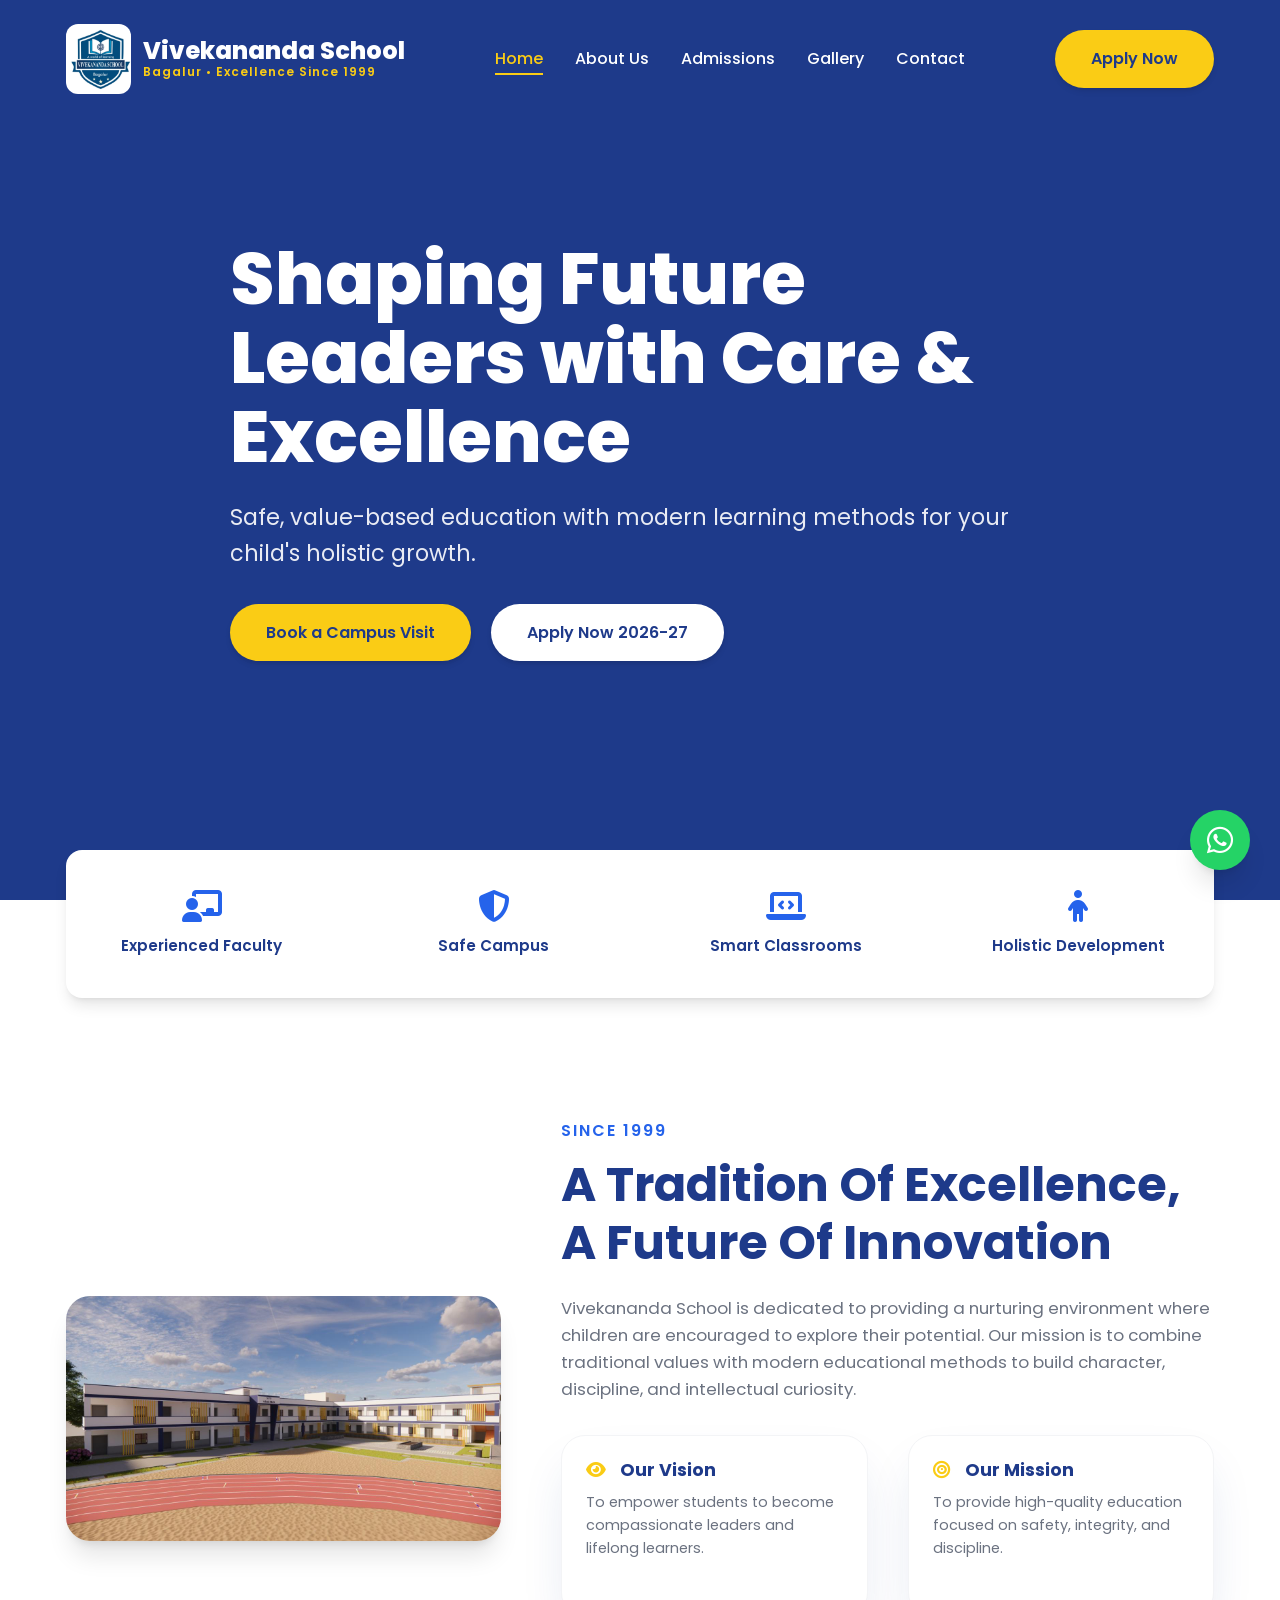
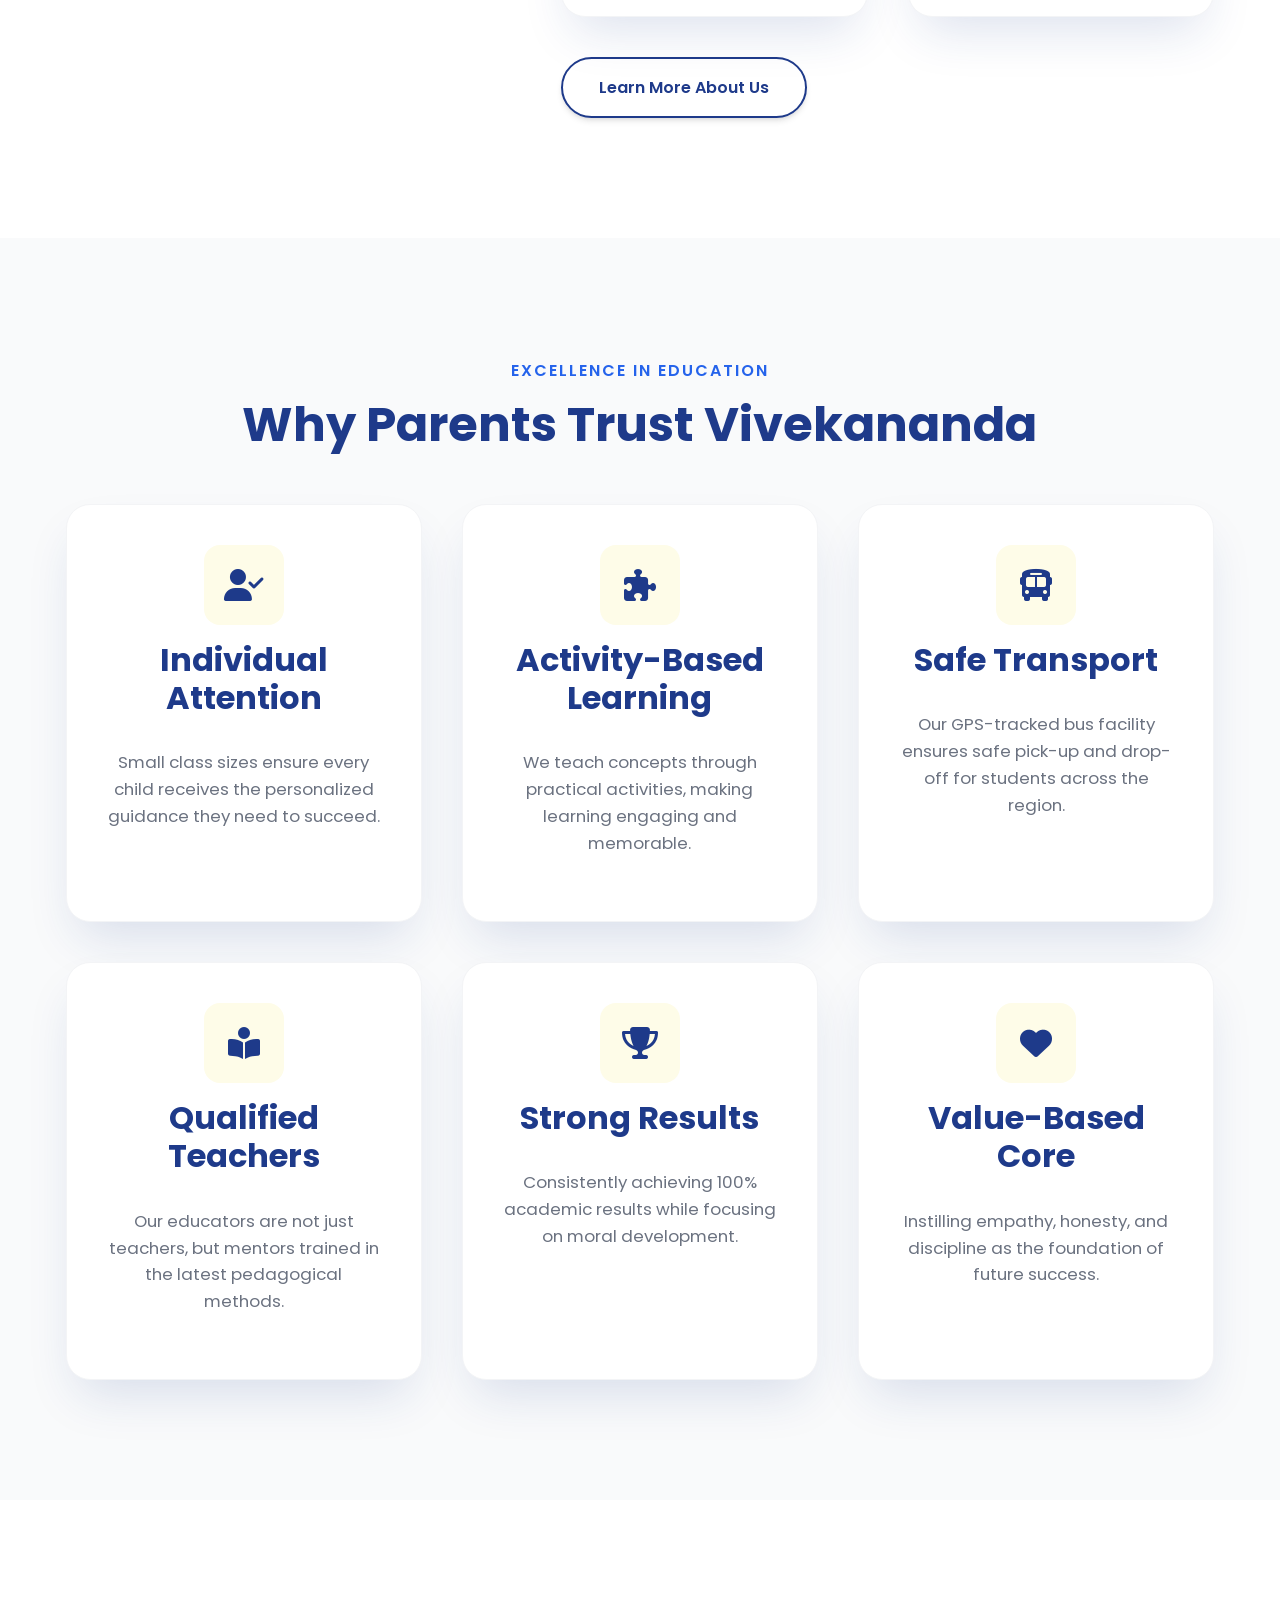
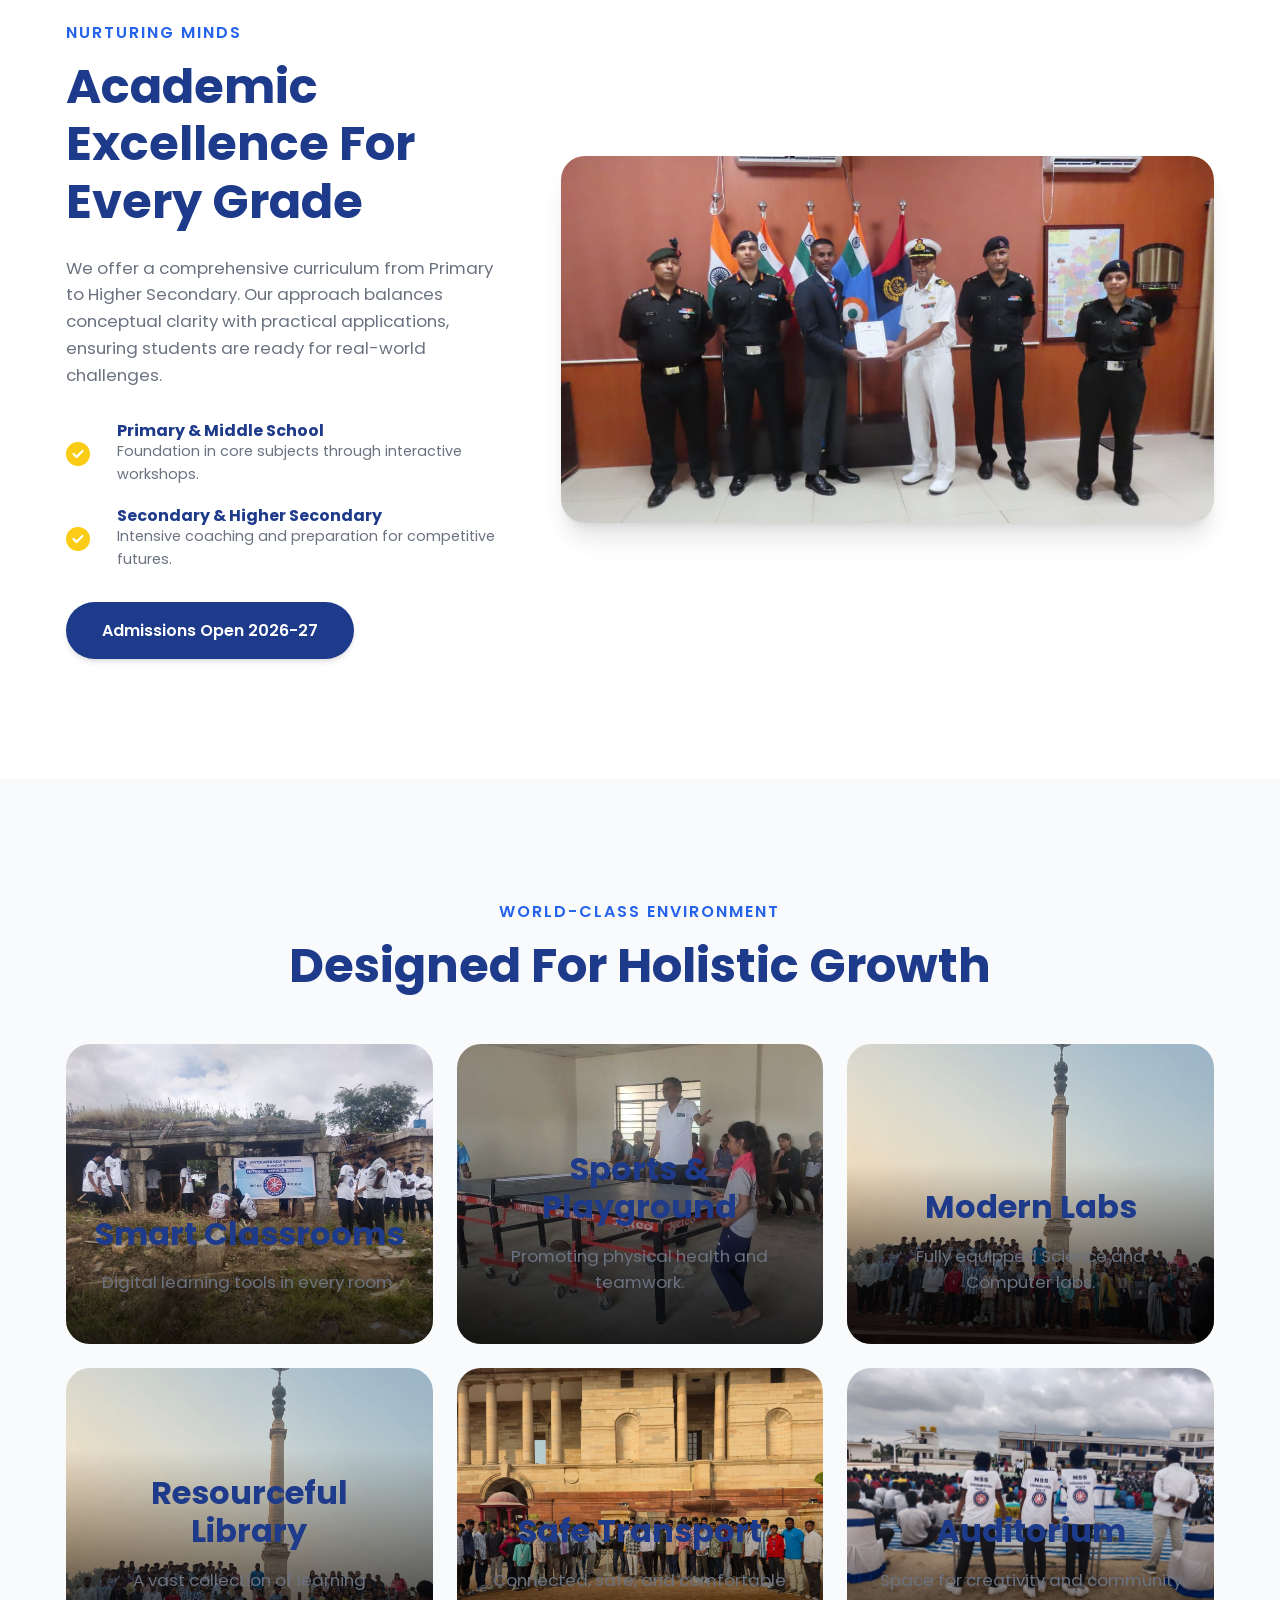
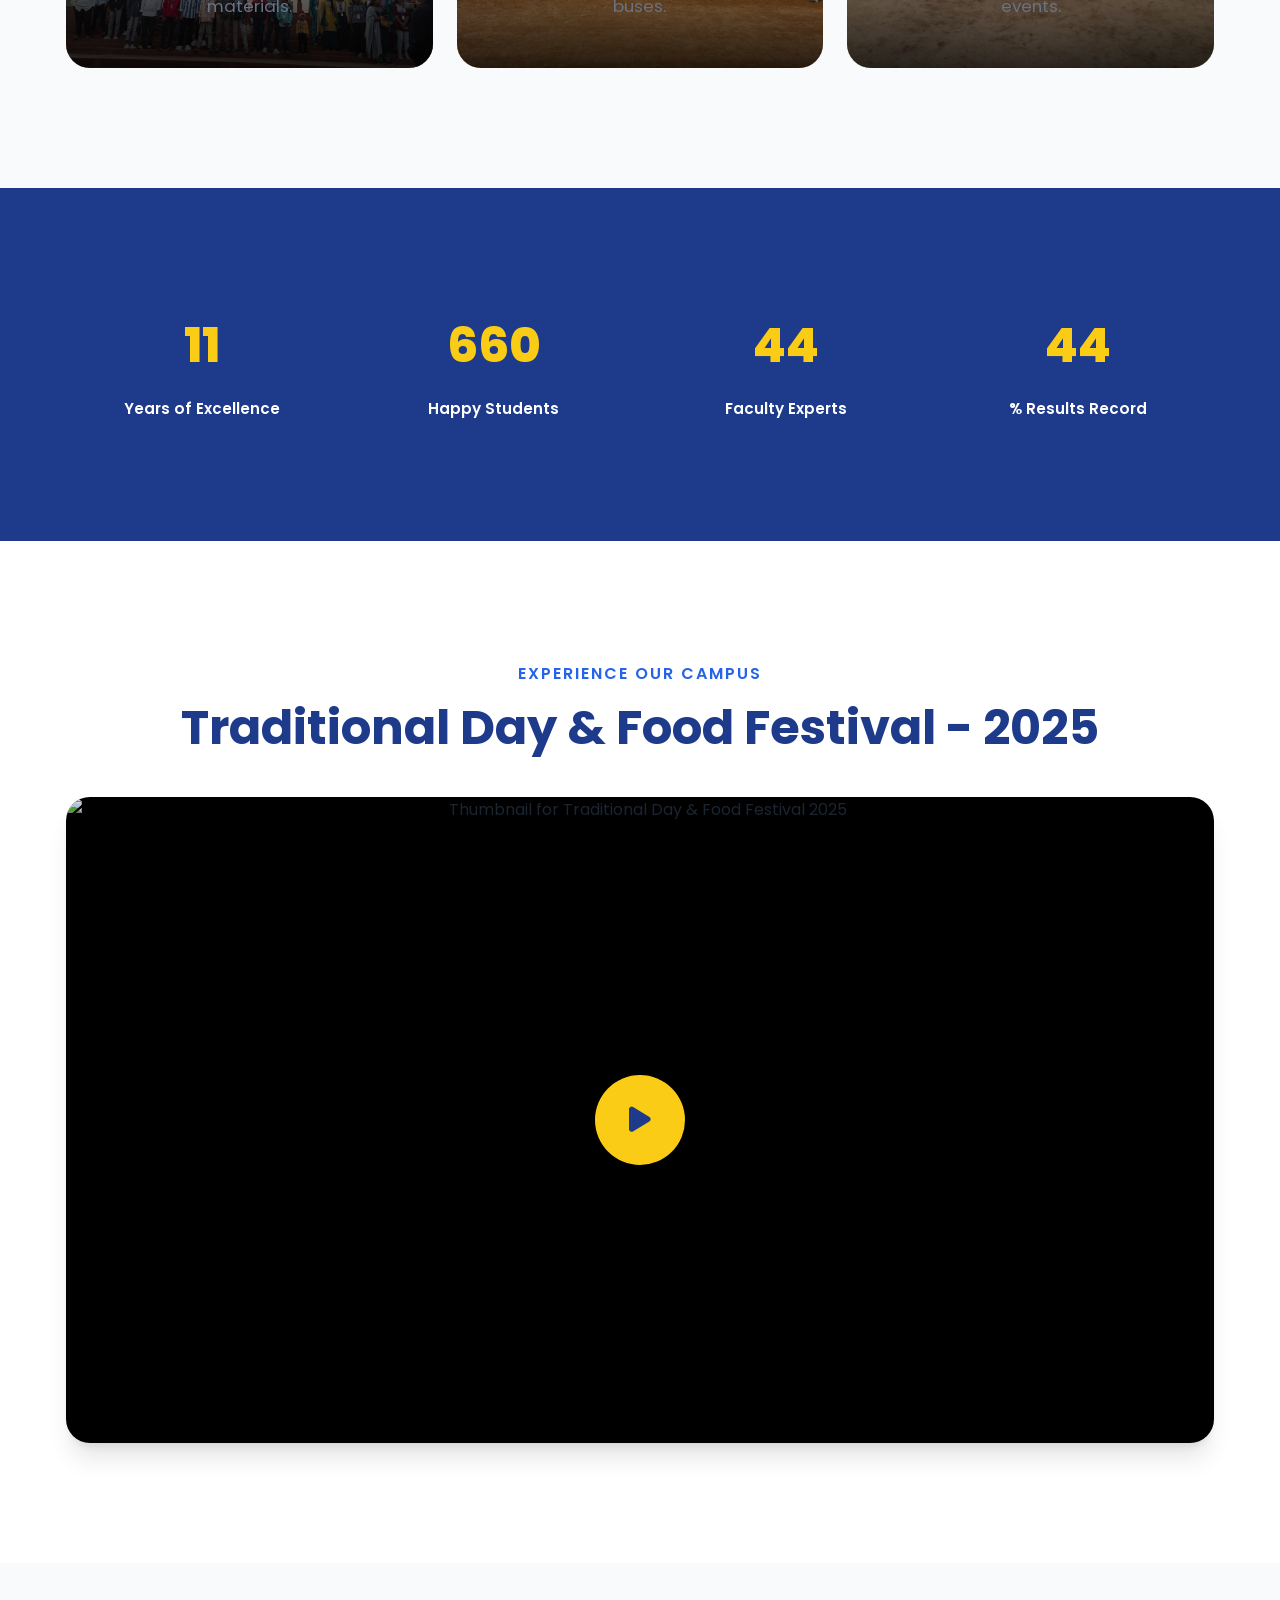
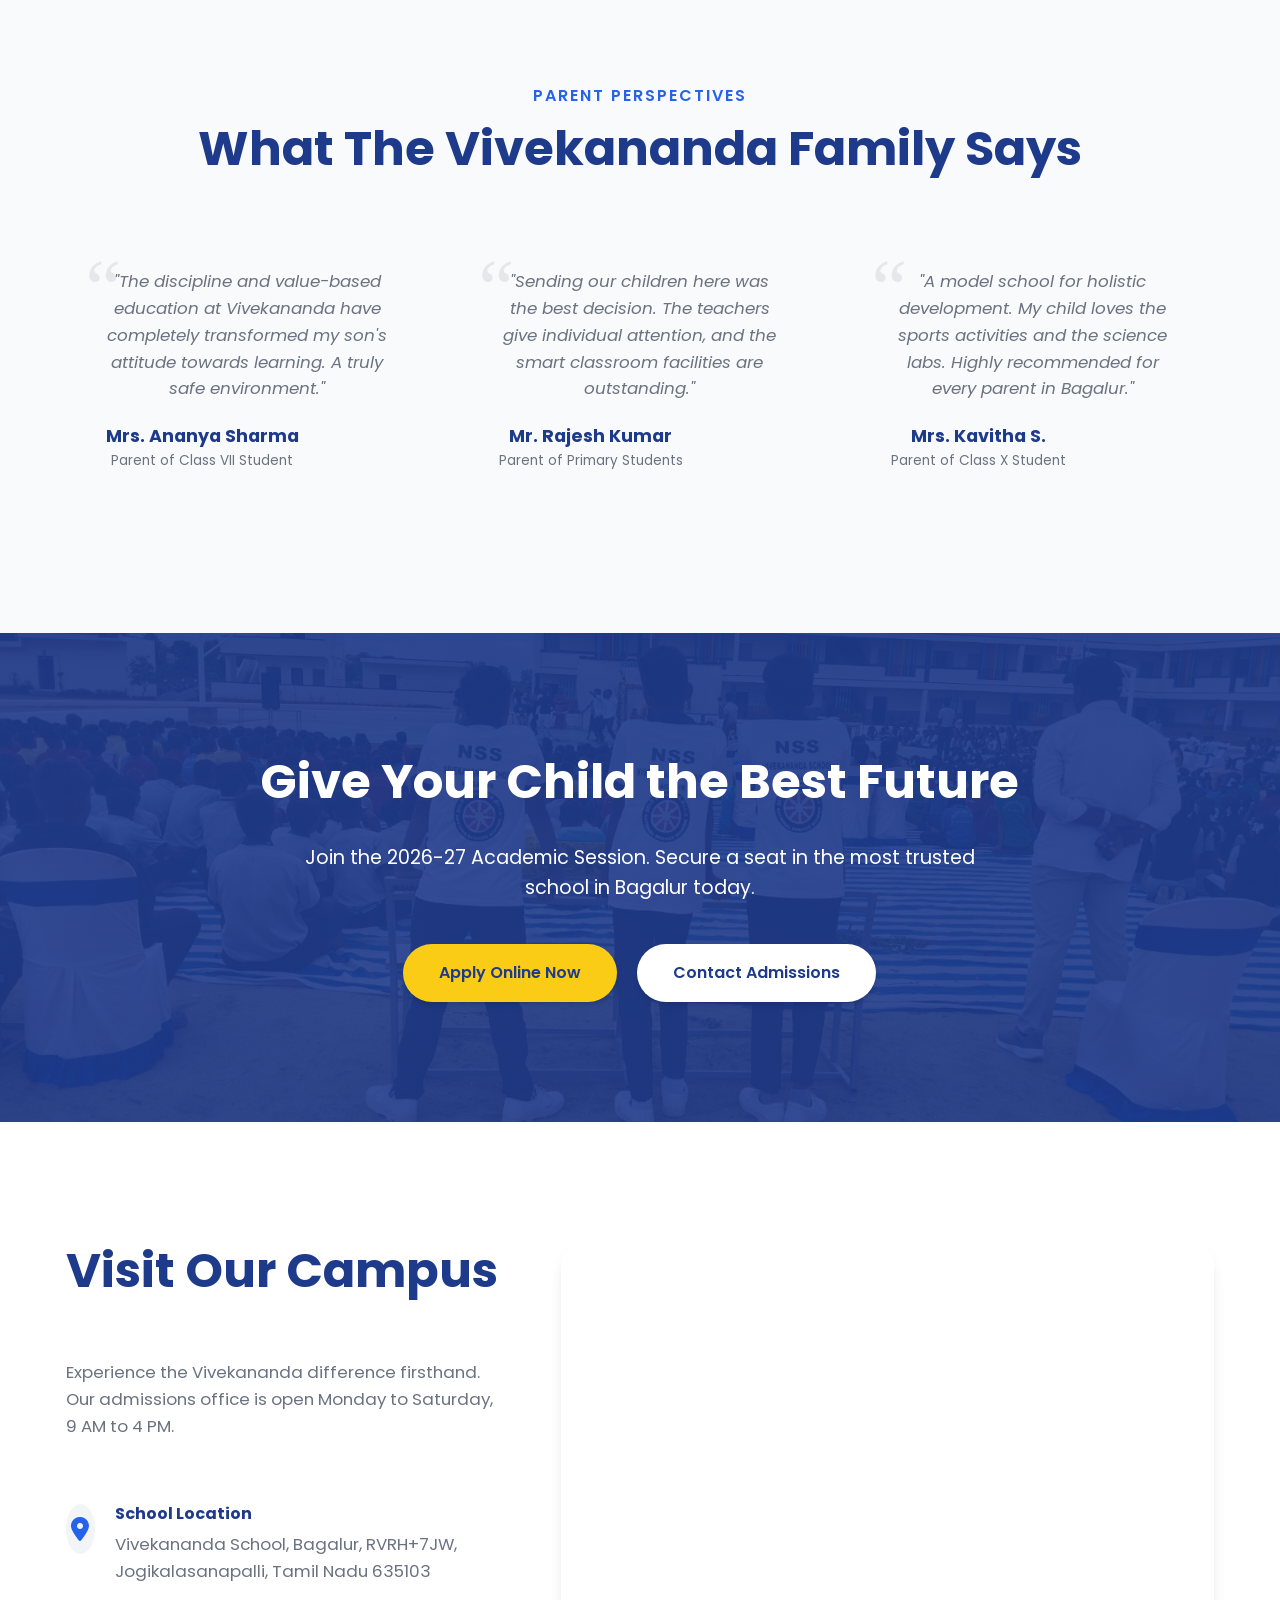
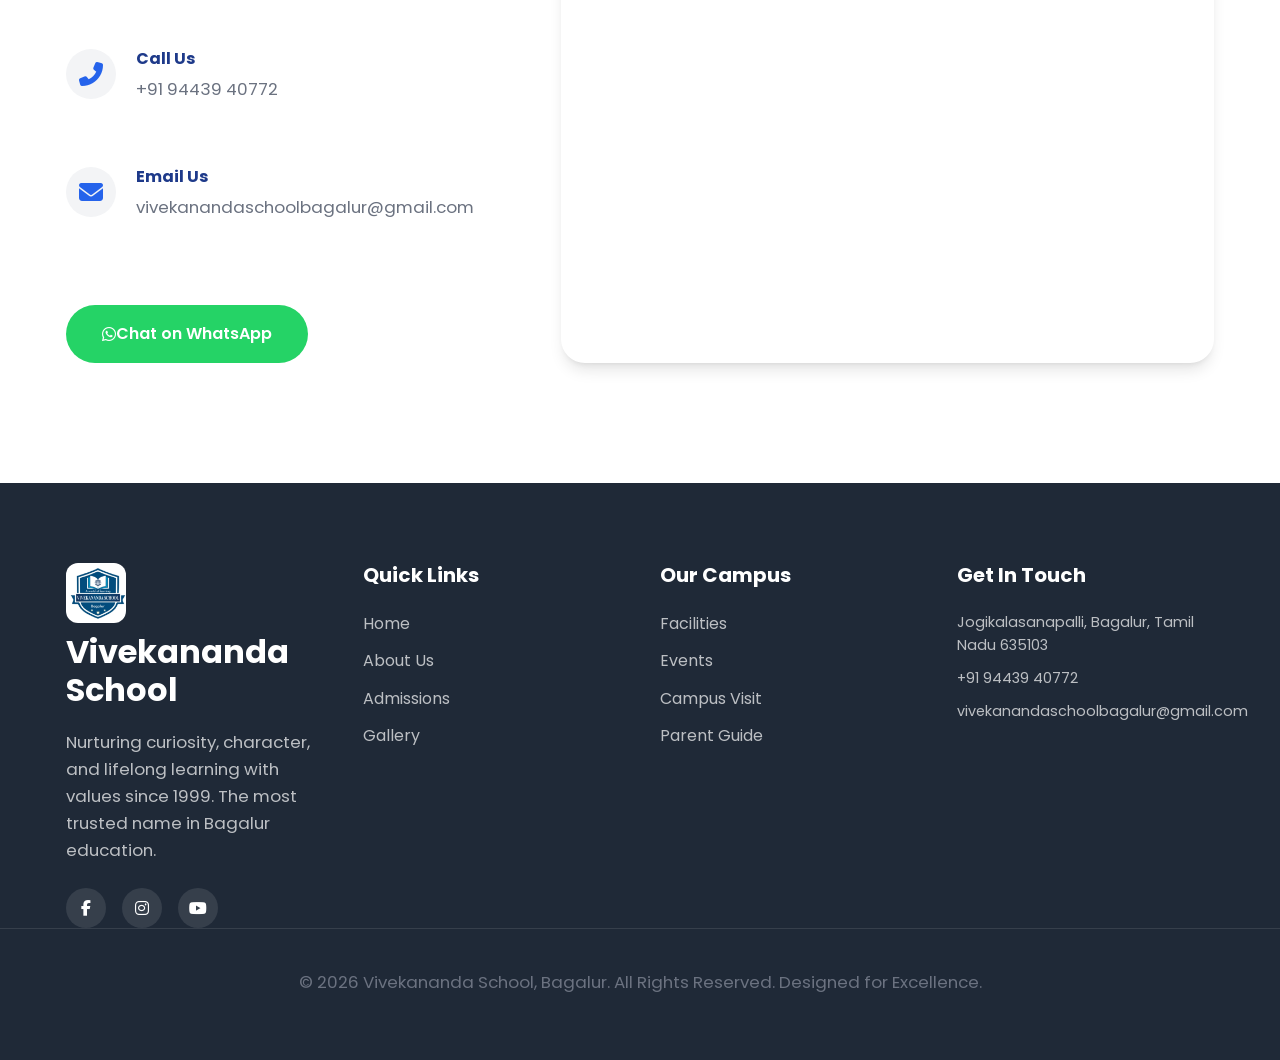
==== index.html @ 90bde668 "main change" ====
<!DOCTYPE html>
<html lang="en">
<head>
    <meta charset="UTF-8">
    <meta name="viewport" content="width=device-width, initial-scale=1.0">
    <title>Vivekananda School | Shaping Future Leaders with Care & Excellence</title>
    <!-- SEO Meta Tags -->
    <meta name="description" content="Vivekananda School, Bagalur - Providing a safe, high-quality, value-based education for children seeking holistic development and academic excellence.">
    <!-- Font Awesome - Load asynchronously -->
    <link rel="stylesheet" href="https://cdnjs.cloudflare.com/ajax/libs/font-awesome/6.4.0/css/all.min.css" media="print" onload="this.media='all'">
    <noscript><link rel="stylesheet" href="https://cdnjs.cloudflare.com/ajax/libs/font-awesome/6.4.0/css/all.min.css"></noscript>
    <!-- Favicon -->
    <link rel="icon" type="image/png" href="Images/School Logo.png">
    <!-- Preload Hero Image -->
    <link rel="preload" as="image" href="Images/School Image.jpeg">
    <!-- Main CSS -->
    <link rel="stylesheet" href="assets/css/style.css">
    <style>
        :root {
            --primary: #1E3A8A;
            --primary-light: #2563EB;
            --secondary: #FACC15;
            --white: #FFFFFF;
            --gray-800: #1F2937;
            --text-main: #1F2937;
            --text-muted: #6B7280;
            --radius-md: 1rem;
            --radius-full: 9999px;
            --transition: all 0.4s cubic-bezier(0.4, 0, 0.2, 1);
        }
        * { margin: 0; padding: 0; box-sizing: border-box; }
        body { font-family: 'Poppins', sans-serif; color: var(--text-main); line-height: 1.6; overflow-x: hidden; }
        .container { width: 96%; max-width: 1400px; margin: 0 auto; padding: 0 40px; }
        header { position: fixed; top: 0; left: 0; width: 100%; z-index: 1000; padding: 24px 0; transition: var(--transition); }
        .hero { height: 100vh; min-height: 700px; display: flex; align-items: center; position: relative; background: #1E3A8A; color: white; }
        .hero-overlay { position: absolute; top: 0; left: 0; width: 100%; height: 100%; background: linear-gradient(135deg, rgba(30, 58, 138, 0.85) 0%, rgba(30, 58, 138, 0.4) 100%); }
        h1 { font-size: clamp(2.5rem, 8vw, 4.5rem); font-weight: 800; line-height: 1.1; margin-bottom: 24px; }
        .btn { display: inline-flex; align-items: center; justify-content: center; padding: 16px 36px; border-radius: var(--radius-full); font-weight: 600; text-decoration: none; transition: var(--transition); min-height: 48px; }
        .btn-secondary { background: var(--secondary); color: var(--primary); }
    </style>
    <!-- JSON-LD Schema Markup -->
    <script type="application/ld+json">
    {
      "@context": "https://schema.org",
      "@type": "School",
      "name": "Vivekananda School",
      "address": {
        "@type": "PostalAddress",
        "streetAddress": "Bagalur, RVRH+7JW, Jogikalasanapalli",
        "addressLocality": "Bagalur",
        "addressRegion": "Tamil Nadu",
        "postalCode": "635103",
        "addressCountry": "IN"
      },
      "telePhone": "+91 94439 40772",
      "url": "https://swamyviv.com/",
      "logo": "https://swamyviv.com/Images/School%20Logo.png",
      "foundingDate": "1999"
    }
    </script>
</head>
<body>

    <!-- Sticky Navigation -->
    <header>
        <div class="container header-container">
            <div class="logo">
                <a href="index.html" class="logo-link">
                    <img src="Images/School Logo.png" alt="Vivekananda School Logo" class="logo-img" width="70" height="70">
                    <div class="logo-text">
                        <span class="logo-name">Vivekananda School</span>
                        <span class="logo-sub">Bagalur • Excellence Since 1999</span>
                    </div>
                </a>
            </div>
            
            <nav class="nav-menu">
                <ul class="nav-links">
                    <li><a href="index.html" class="active">Home</a></li>
                    <li><a href="about.html">About Us</a></li>
                    <li><a href="admissions.html">Admissions</a></li>
                    <li><a href="gallery.html">Gallery</a></li>
                    <li><a href="contact.html">Contact</a></li>
                </ul>
                    <button class="mobile-toggle" aria-label="Toggle Navigation">
                        <i class="fas fa-bars"></i>
                    </button>
            </nav>

            <div class="header-actions">
                <a href="admissions.html" class="btn btn-secondary btn-sm">Apply Now</a>
            </div>
        </div>
    </header>

    <!-- 1. Hero Section -->
    <section class="hero" id="home">
        <div class="hero-overlay"></div>
        <div class="container">
            <h1 data-reveal="fade-up">Shaping Future Leaders with Care & Excellence</h1>
            <p data-reveal="fade-up" style="transition-delay: 0.2s;">Safe, value-based education with modern learning methods for your child's holistic growth.</p>
            <div class="hero-btns" data-reveal="fade-up" style="transition-delay: 0.4s;">
                <a href="contact.html" class="btn btn-secondary">Book a Campus Visit</a>
                <a href="admissions.html" class="btn btn-white">Apply Now 2026-27</a>
            </div>
        </div>
    </section>

    <!-- 2. Trust Bar -->
    <div class="container">
        <section class="trust-bar" data-reveal="fade-up">
            <div class="trust-grid">
                <div class="trust-item">
                    <i class="fas fa-chalkboard-teacher"></i>
                    <span>Experienced Faculty</span>
                </div>
                <div class="trust-item">
                    <i class="fas fa-shield-alt"></i>
                    <span>Safe Campus</span>
                </div>
                <div class="trust-item">
                    <i class="fas fa-laptop-code"></i>
                    <span>Smart Classrooms</span>
                </div>
                <div class="trust-item">
                    <i class="fas fa-child"></i>
                    <span>Holistic Development</span>
                </div>
            </div>
        </section>
    </div>

    <!-- 3. About Section -->
    <section class="section-padding" id="about">
        <div class="container academics-grid">
            <div class="image-box" data-reveal="fade-right">
                <img src="Images/School Image.jpeg" alt="Vivekananda School Campus - Traditional building with modern facilities" style="width: 100%; border-radius: var(--radius-lg); box-shadow: var(--shadow-xl);" width="800" height="600" fetchpriority="high">
            </div>
            <div class="academics-content" data-reveal="fade-left">
                <span class="section-subtitle">Since 1999</span>
                <h2 class="section-title">A Tradition of Excellence, A Future of Innovation</h2>
                <p>Vivekananda School is dedicated to providing a nurturing environment where children are encouraged to explore their potential. Our mission is to combine traditional values with modern educational methods to build character, discipline, and intellectual curiosity.</p>
                <div class="grid grid-2" style="margin-top: 30px;">
                    <div class="card" style="padding: 24px;">
                        <h4 style="margin-bottom: 10px; font-size: 1.1rem;"><i class="fas fa-eye" style="margin-right: 10px; color: var(--secondary);"></i> Our Vision</h4>
                        <p style="font-size: 0.9rem;">To empower students to become compassionate leaders and lifelong learners.</p>
                    </div>
                    <div class="card" style="padding: 24px;">
                        <h4 style="margin-bottom: 10px; font-size: 1.1rem;"><i class="fas fa-bullseye" style="margin-right: 10px; color: var(--secondary);"></i> Our Mission</h4>
                        <p style="font-size: 0.9rem;">To provide high-quality education focused on safety, integrity, and discipline.</p>
                    </div>
                </div>
                <div style="margin-top: 40px;">
                    <a href="about.html" class="btn btn-outline">Learn More About Us</a>
                </div>
            </div>
        </div>
    </section>

    <!-- 4. Why Choose Us -->
    <section class="section-padding bg-light">
        <div class="container text-center">
            <span class="section-subtitle">Excellence in Education</span>
            <h2 class="section-title">Why Parents Trust Vivekananda</h2>
            
            <div class="grid grid-3" style="margin-top: 50px;">
                <div class="card icon-card" data-reveal="fade-up">
                    <i class="fas fa-user-check"></i>
                    <h3>Individual Attention</h3>
                    <p>Small class sizes ensure every child receives the personalized guidance they need to succeed.</p>
                </div>
                <div class="card icon-card" data-reveal="fade-up" style="transition-delay: 0.1s;">
                    <i class="fas fa-puzzle-piece"></i>
                    <h3>Activity-Based Learning</h3>
                    <p>We teach concepts through practical activities, making learning engaging and memorable.</p>
                </div>
                <div class="card icon-card" data-reveal="fade-up" style="transition-delay: 0.2s;">
                    <i class="fas fa-bus"></i>
                    <h3>Safe Transport</h3>
                    <p>Our GPS-tracked bus facility ensures safe pick-up and drop-off for students across the region.</p>
                </div>
                <div class="card icon-card" data-reveal="fade-up" style="transition-delay: 0.3s;">
                    <i class="fas fa-book-reader"></i>
                    <h3>Qualified Teachers</h3>
                    <p>Our educators are not just teachers, but mentors trained in the latest pedagogical methods.</p>
                </div>
                <div class="card icon-card" data-reveal="fade-up" style="transition-delay: 0.4s;">
                    <i class="fas fa-trophy"></i>
                    <h3>Strong Results</h3>
                    <p>Consistently achieving 100% academic results while focusing on moral development.</p>
                </div>
                <div class="card icon-card" data-reveal="fade-up" style="transition-delay: 0.5s;">
                    <i class="fas fa-heart"></i>
                    <h3>Value-Based Core</h3>
                    <p>Instilling empathy, honesty, and discipline as the foundation of future success.</p>
                </div>
            </div>
        </div>
    </section>

    <!-- 5. Academics Section -->
    <section class="section-padding">
        <div class="container academics-grid">
            <div class="academics-content" data-reveal="fade-right">
                <span class="section-subtitle">Nurturing Minds</span>
                <h2 class="section-title">Academic Excellence for Every Grade</h2>
                <p>We offer a comprehensive curriculum from Primary to Higher Secondary. Our approach balances conceptual clarity with practical applications, ensuring students are ready for real-world challenges.</p>
                <div class="trust-item" style="flex-direction: row; text-align: left; margin-bottom: 20px;">
                    <i class="fas fa-check-circle" style="font-size: 1.5rem; color: var(--secondary);"></i>
                    <div style="margin-left: 15px;">
                        <h4 style="margin: 0;">Primary & Middle School</h4>
                        <p style="margin: 0; font-size: 0.9rem;">Foundation in core subjects through interactive workshops.</p>
                    </div>
                </div>
                <div class="trust-item" style="flex-direction: row; text-align: left; margin-bottom: 30px;">
                    <i class="fas fa-check-circle" style="font-size: 1.5rem; color: var(--secondary);"></i>
                    <div style="margin-left: 15px;">
                        <h4 style="margin: 0;">Secondary & Higher Secondary</h4>
                        <p style="margin: 0; font-size: 0.9rem;">Intensive coaching and preparation for competitive futures.</p>
                    </div>
                </div>
                <a href="admissions.html" class="btn btn-primary">Admissions Open 2026-27</a>
            </div>
            <div class="image-box" data-reveal="fade-left">
                <img src="Images/Trip/Achivement.jpeg" alt="Students receiving academic awards for excellence" style="width: 100%; border-radius: var(--radius-lg); box-shadow: var(--shadow-xl);" loading="lazy" width="800" height="600">
            </div>
        </div>
    </section>

    <!-- 6. Facilities -->
    <section class="section-padding bg-light">
        <div class="container text-center">
            <span class="section-subtitle">World-Class Environment</span>
            <h2 class="section-title">Designed for Holistic Growth</h2>
            
            <div class="facilities-grid" style="margin-top: 50px;">
                <div class="facility-item" data-reveal="fade-up">
                    <img src="Images/Trip/Awareness3.jpeg" alt="Students learning in a modern smart classroom" loading="lazy" width="400" height="300">
                    <div class="facility-overlay">
                        <h3>Smart Classrooms</h3>
                        <p>Digital learning tools in every room.</p>
                    </div>
                </div>
                <div class="facility-item" data-reveal="fade-up" style="transition-delay: 0.1s;">
                    <img src="Images/Trip/sport2.jpeg" alt="School playground and sports facilities" loading="lazy" width="400" height="300">
                    <div class="facility-overlay">
                        <h3>Sports & Playground</h3>
                        <p>Promoting physical health and teamwork.</p>
                    </div>
                </div>
                <div class="facility-item" data-reveal="fade-up" style="transition-delay: 0.2s;">
                    <img src="Images/Trip/trip1.jpeg" alt="Science laboratory with modern equipment" style="object-position: center;" loading="lazy" width="400" height="300">
                    <div class="facility-overlay">
                        <h3>Modern Labs</h3>
                        <p>Fully equipped Science and Computer labs.</p>
                    </div>
                </div>
                <div class="facility-item" data-reveal="fade-up" style="transition-delay: 0.3s;">
                    <img src="Images/Trip/trip1.jpeg" alt="Well-stocked school library" loading="lazy" width="400" height="300">
                    <div class="facility-overlay">
                        <h3>Resourceful Library</h3>
                        <p>A vast collection of learning materials.</p>
                    </div>
                </div>
                <div class="facility-item" data-reveal="fade-up" style="transition-delay: 0.4s;">
                    <img src="Images/Trip/trip6.jpeg" alt="GPS-tracked school bus for safe transport" loading="lazy" width="400" height="300">
                    <div class="facility-overlay">
                        <h3>Safe Transport</h3>
                        <p>Connected, safe, and comfortable buses.</p>
                    </div>
                </div>
                <div class="facility-item" data-reveal="fade-up" style="transition-delay: 0.5s;">
                    <img src="Images/Trip/Awareness2.jpeg" alt="School auditorium for events and performances" loading="lazy" width="400" height="300">
                    <div class="facility-overlay">
                        <h3>Auditorium</h3>
                        <p>Space for creativity and community events.</p>
                    </div>
                </div>
            </div>
        </div>
    </section>

    <!-- 7. Achievements / Stats Section (Extra Improvement) -->
    <section class="section-padding bg-primary text-white">
        <div class="container trust-grid">
            <div class="trust-item">
                <span class="counter-num" data-target="25" style="font-size: 3rem; font-weight: 800; color: var(--secondary);">0</span>
                <span style="color: white;">Years of Excellence</span>
            </div>
            <div class="trust-item">
                <span class="counter-num" data-target="1500" style="font-size: 3rem; font-weight: 800; color: var(--secondary);">0</span>
                <span style="color: white;">Happy Students</span>
            </div>
            <div class="trust-item">
                <span class="counter-num" data-target="100" style="font-size: 3rem; font-weight: 800; color: var(--secondary);">0</span>
                <span style="color: white;">Faculty Experts</span>
            </div>
            <div class="trust-item">
                <span class="counter-num" data-target="100" style="font-size: 3rem; font-weight: 800; color: var(--secondary);">0</span>
                <span style="color: white;">% Results Record</span>
            </div>
        </div>
    </section>

    <section class="section-padding">
        <div class="container text-center">
            <span class="section-subtitle">Experience our Campus</span>
            <h2 class="section-title">Traditional Day & Food Festival - 2025</h2>
            <div id="video-placeholder" style="margin-top: 40px; position: relative; border-radius: var(--radius-lg); overflow: hidden; box-shadow: var(--shadow-xl); aspect-ratio: 16/9; background: #000; cursor: pointer;" onclick="this.innerHTML = '<iframe width=\'100%\' height=\'100%\' src=\'https://www.youtube.com/embed/_tS2bRV2Il8?autoplay=1\' title=\'Traditional Day & Food Festival 2025 Video\' frameborder=\'0\' allow=\'accelerometer; autoplay; clipboard-write; encrypted-media; gyroscope; picture-in-picture\' allowfullscreen></iframe>'" role="button" aria-label="Play Traditional Day & Food Festival 2025 Video">
                 <img src="https://img.youtube.com/vi/_tS2bRV2Il8/maxresdefault.jpg" alt="Thumbnail for Traditional Day & Food Festival 2025" style="width: 100%; height: 100%; object-fit: cover; opacity: 0.9;" loading="lazy" width="1280" height="720">
                 <div style="position: absolute; top: 50%; left: 50%; transform: translate(-50%, -50%); width: 90px; height: 90px; background: var(--secondary); border-radius: 50%; display: flex; align-items: center; justify-content: center; font-size: 1.8rem; color: var(--primary); box-shadow: 0 10px 25px rgba(0,0,0,0.3); transition: var(--transition);">
                     <i class="fas fa-play" aria-hidden="true"></i>
                 </div>
            </div>
        </div>
    </section>

    <!-- 9. Testimonials -->
    <section class="section-padding bg-light">
        <div class="container text-center">
            <span class="section-subtitle">Parent Perspectives</span>
            <h2 class="section-title">What the Vivekananda Family Says</h2>
            
            <div class="testimonials-grid" style="margin-top: 50px;">
                <div class="testimonial-card" data-reveal="fade-up">
                    <p class="testimonial-text">"The discipline and value-based education at Vivekananda have completely transformed my son's attitude towards learning. A truly safe environment."</p>
                    <div class="testimonial-author">
                        <div class="author-info">
                            <h4>Mrs. Ananya Sharma</h4>
                            <span>Parent of Class VII Student</span>
                        </div>
                    </div>
                </div>
                <div class="testimonial-card" data-reveal="fade-up" style="transition-delay: 0.1s;">
                    <p class="testimonial-text">"Sending our children here was the best decision. The teachers give individual attention, and the smart classroom facilities are outstanding."</p>
                    <div class="testimonial-author">
                        <div class="author-info">
                            <h4>Mr. Rajesh Kumar</h4>
                            <span>Parent of Primary Students</span>
                        </div>
                    </div>
                </div>
                <div class="testimonial-card" data-reveal="fade-up" style="transition-delay: 0.2s;">
                    <p class="testimonial-text">"A model school for holistic development. My child loves the sports activities and the science labs. Highly recommended for every parent in Bagalur."</p>
                    <div class="testimonial-author">
                        <div class="author-info">
                            <h4>Mrs. Kavitha S.</h4>
                            <span>Parent of Class X Student</span>
                        </div>
                    </div>
                </div>
            </div>
        </div>
    </section>

    <!-- 10. Call to Action -->
    <section class="section-padding final-cta text-center">
        <div class="container">
            <h2 class="animate__animated animate__pulse animate__infinite">Give Your Child the Best Future</h2>
            <p style="color: white; font-size: 1.2rem; margin-bottom: 40px; max-width: 700px; margin-left: auto; margin-right: auto;">Join the 2026-27 Academic Session. Secure a seat in the most trusted school in Bagalur today.</p>
            <div class="hero-btns" style="justify-content: center;">
                <a href="admissions.html" class="btn btn-secondary">Apply Online Now</a>
                <a href="contact.html" class="btn btn-white">Contact Admissions</a>
            </div>
        </div>
    </section>

    <!-- 11. Contact Section -->
    <section class="section-padding" id="contact">
        <div class="container">
            <div class="contact-grid">
                <div class="contact-info" data-reveal="fade-right">
                    <h2 class="section-title">Visit Our Campus</h2>
                    <p>Experience the Vivekananda difference firsthand. Our admissions office is open Monday to Saturday, 9 AM to 4 PM.</p>
                    
                    <div class="info-item">
                        <i class="fas fa-map-marker-alt"></i>
                        <div>
                            <h4>School Location</h4>
                            <p><a href="https://maps.app.goo.gl/a758d37ec9535060" target="_blank" style="color: inherit;">Vivekananda School, Bagalur, RVRH+7JW, Jogikalasanapalli, Tamil Nadu 635103</a></p>
                        </div>
                    </div>
                    
                    <div class="info-item">
                        <i class="fas fa-phone-alt"></i>
                        <div>
                            <h4>Call Us</h4>
                            <p><a href="tel:+919443940772">+91 94439 40772</a></p>
                        </div>
                    </div>
                    
                    <div class="info-item">
                        <i class="fas fa-envelope"></i>
                        <div>
                            <h4>Email Us</h4>
                            <p><a href="mailto:vivekanandaschoolbagalur@gmail.com">vivekanandaschoolbagalur@gmail.com</a></p>
                        </div>
                    </div>

                    <div style="margin-top: 20px;">
                        <a href="https://wa.me/919443940772" class="btn btn-primary" style="background-color: #25D366; border: none; box-shadow: none;">
                            <i class="fab fa-whatsapp"></i> Chat on WhatsApp
                        </a>
                    </div>
                </div>
                <div class="map-embed" data-reveal="fade-left">
                    <iframe src="https://www.google.com/maps/embed?pb=!1m18!1m12!1m3!1d3890.039193272801!2d77.87427469678956!3d12.840743899999984!2m3!1f0!2f0!3f0!3m2!1i1024!2i768!4f13.1!3m3!1m2!1s0x3bae7588d9e85e15%3A0xa758d37ec9535060!2sVivekananda%20School%2C%20Bagalur!5e0!3m2!1sen!2sin!4v1776089290921!5m2!1sen!2sin" width="100%" height="100%" style="border:0;" allowfullscreen="" loading="lazy"></iframe>
                </div>
            </div>
        </div>
    </section>

    <!-- 12. Footer -->
    <footer>
        <div class="container footer-grid">
            <div class="footer-about">
                <div class="logo">
                      <img src="Images/School Logo.png" alt="Vivekananda School Logo" style="height: 60px;" width="60" height="60" loading="lazy">
                      <h3 style="color: white; margin-top: 10px;">Vivekananda School</h3>
                </div>
                <p>Nurturing curiosity, character, and lifelong learning with values since 1999. The most trusted name in Bagalur education.</p>
                <div class="social-links">
                    <a href="https://www.facebook.com/share/1Hv3sXMgvA/" aria-label="Facebook"><i class="fab fa-facebook-f"></i></a>
                    <a href="https://www.instagram.com/vivekananda_school_bagalur/" aria-label="Instagram"><i class="fab fa-instagram"></i></a>
                    <a href="https://www.youtube.com/@vivekanandaschoolbagalur" aria-label="YouTube"><i class="fab fa-youtube"></i></a>
                </div>
            </div>
            
            <div class="footer-links">
                <h3>Quick Links</h3>
                <ul>
                    <li><a href="index.html">Home</a></li>
                    <li><a href="about.html">About Us</a></li>
                    <li><a href="admissions.html">Admissions</a></li>
                    <li><a href="gallery.html">Gallery</a></li>
                </ul>
            </div>
            
            <div class="footer-links">
                <h3>Our Campus</h3>
                <ul>
                    <li><a href="about.html#facilities">Facilities</a></li>
                    <li><a href="gallery.html#events">Events</a></li>
                    <li><a href="contact.html">Campus Visit</a></li>
                    <li><a href="admissions.html#guide">Parent Guide</a></li>
                </ul>
            </div>
            
            <div class="footer-links">
                <h3>Get In Touch</h3>
                <p style="color: rgba(255,255,255,0.7); font-size: 0.9rem; margin-bottom: 10px;">Jogikalasanapalli, Bagalur, Tamil Nadu 635103</p>
                <p style="color: rgba(255,255,255,0.7); font-size: 0.9rem; margin-bottom: 10px;">+91 94439 40772</p>
                <p style="color: rgba(255,255,255,0.7); font-size: 0.9rem;">vivekanandaschoolbagalur@gmail.com</p>
            </div>
        </div>
        
        <div class="footer-bottom">
            <p>&copy; 2026 Vivekananda School, Bagalur. All Rights Reserved. Designed for Excellence.</p>
        </div>
    </footer>

    <!-- WhatsApp Floating Button -->
    <a href="https://wa.me/919443940772" class="whatsapp-float" target="_blank" aria-label="Chat with us on WhatsApp">
        <i class="fab fa-whatsapp"></i>
    </a>

    <script src="assets/js/main.js" defer></script>
</body>
</html>
---- assets/css/style.css ----
/* 
    Vivekananda School - Premium Design System
    Theme: Modern, Trustworthy, Parent-Focused
*/

@import url('https://fonts.googleapis.com/css2?family=Poppins:wght@300;400;500;600;700;800&family=Inter:wght@300;400;500;600;700&display=swap');

:root {
    /* Color Palette */
    --primary: #1E3A8A;        /* Deep Blue */
    --primary-light: #2563EB;
    --primary-dark: #1e3a8a;
    --secondary: #FACC15;      /* Vibrant Yellow Accent */
    --accent-light: #FEFCE8;   /* Soft Yellow Background */
    --white: #FFFFFF;
    --gray-50: #F9FAFB;
    --gray-100: #F3F4F6;
    --gray-200: #E5E7EB;
    --gray-600: #4B5563;
    --gray-700: #374151;
    --gray-800: #1F2937;
    --text-main: #1F2937;
    --text-muted: #6B7280;

    /* Shadows */
    --shadow-sm: 0 1px 2px 0 rgb(0 0 0 / 0.05);
    --shadow-md: 0 4px 6px -1px rgb(0 0 0 / 0.1), 0 2px 4px -2px rgb(0 0 0 / 0.1);
    --shadow-lg: 0 10px 15px -3px rgb(0 0 0 / 0.1), 0 4px 6px -4px rgb(0 0 0 / 0.1);
    --shadow-xl: 0 20px 25px -5px rgb(0 0 0 / 0.1), 0 8px 10px -6px rgb(0 0 0 / 0.1);
    --shadow-premium: 0 25px 50px -12px rgba(30, 58, 138, 0.15);

    /* Spacing & Radii */
    --radius-sm: 0.5rem;
    --radius-md: 1rem;
    --radius-lg: 1.5rem;
    --radius-full: 9999px;
    --section-padding-desktop: 120px 0;
    --section-padding-mobile: 80px 0;
    
    /* Animation */
    --transition: all 0.4s cubic-bezier(0.4, 0, 0.2, 1);
    
    /* Missing Variables from Portal */
    --bg-light: #F9FAFB;
    --text-muted: #6B7280;
    --text-gray: #6B7280;
}

/* Base Styles */
* {
    margin: 0;
    padding: 0;
    box-sizing: border-box;
}

html {
    scroll-behavior: smooth;
}

body {
    font-family: 'Poppins', sans-serif;
    color: var(--text-main);
    background-color: var(--white);
    line-height: 1.6;
    overflow-x: hidden;
}

h1, h2, h3, h4, h5, h6 {
    font-weight: 700;
    line-height: 1.2;
    color: var(--primary);
    margin-bottom: 1rem;
}

h1 { font-size: clamp(2.5rem, 6vw, 4rem); }
h2 { font-size: clamp(2rem, 5vw, 3rem); }
h3 { font-size: clamp(1.5rem, 4vw, 2rem); }

p {
    color: var(--text-muted);
    font-size: 1.05rem;
    margin-bottom: 1.5rem;
}

a {
    text-decoration: none;
    color: inherit;
    transition: var(--transition);
}

ul {
    list-style: none;
}

img {
    max-width: 100%;
    height: auto;
    display: block;
    border-radius: 12px;
}

.container {
    width: 96%;
    max-width: 1400px;
    margin: 0 auto;
    padding: 0 40px;
}

/* Typography Utilities */
.text-center { text-align: center; }
.text-white { color: white; }
.section-title {
    font-size: clamp(2rem, 5vw, 3rem);
    margin-bottom: 20px;
    text-transform: capitalize;
}
.section-subtitle {
    display: block;
    color: var(--primary-light);
    font-weight: 600;
    text-transform: uppercase;
    letter-spacing: 2px;
    margin-bottom: 12px;
}

/* Layout Utilities */
.section-padding { padding: 120px 0; }
.full-width { width: 100%; }
.bg-light { background-color: var(--gray-50); }
.bg-primary { background-color: var(--primary); color: white; }
.bg-accent { background-color: var(--accent-light); }

.grid { display: grid; gap: 40px; }
.grid-2 { grid-template-columns: repeat(2, 1fr); }
.grid-3 { grid-template-columns: repeat(3, 1fr); }
.grid-4 { grid-template-columns: repeat(4, 1fr); }

@media (max-width: 992px) {
    .grid-4 { grid-template-columns: repeat(2, 1fr); }
    .grid-3 { grid-template-columns: repeat(2, 1fr); }
    .container { padding: 0 20px; }
}
@media (max-width: 768px) {
    .grid-2, .grid-3 { grid-template-columns: 1fr; }
    .section-padding { padding: 60px 0; }
    .container { width: 100% !important; max-width: 100% !important; padding: 0 15px; }
    .section-title { font-size: 1.8rem; }
    .section-subtitle { font-size: 0.8rem; }
}

/* Accessibility Utilities */
.visually-hidden {
    position: absolute !important;
    width: 1px !important;
    height: 1px !important;
    padding: 0 !important;
    margin: -1px !important;
    overflow: hidden !important;
    clip: rect(0, 0, 0, 0) !important;
    white-space: nowrap !important;
    border: 0 !important;
}

/* Buttons */
.btn {
    display: inline-flex;
    align-items: center;
    justify-content: center;
    padding: 16px 36px;
    border-radius: var(--radius-full);
    font-weight: 600;
    font-size: 1rem;
    transition: var(--transition);
    cursor: pointer;
    border: none;
    box-shadow: var(--shadow-md);
    min-height: 48px; /* Mobile touch target size */
    min-width: 48px;
}

.btn-primary {
    background-color: var(--primary);
    color: white;
}
.btn-primary:hover {
    background-color: var(--primary-light);
    transform: translateY(-3px);
    box-shadow: var(--shadow-xl);
}

.btn-secondary {
    background-color: var(--secondary);
    color: var(--primary);
}
.btn-secondary:hover {
    background-color: #eab308;
    transform: translateY(-3px);
    box-shadow: var(--shadow-xl);
}

.btn-outline {
    background: transparent;
    border: 2px solid var(--primary);
    color: var(--primary);
}
.btn-outline:hover {
    background: var(--primary);
    color: white;
    transform: translateY(-3px);
}

.btn-white {
    background: white;
    color: var(--primary);
}
.btn-white:hover {
    background: var(--gray-100);
    transform: translateY(-3px);
}

/* Sticky Header */
header {
    position: fixed;
    top: 0;
    left: 0;
    width: 100%;
    z-index: 1000;
    padding: 24px 0;
    transition: var(--transition);
}

header.scrolled {
    background: rgba(255, 255, 255, 0.95);
    backdrop-filter: blur(10px);
    padding: 12px 0;
    box-shadow: var(--shadow-md);
}

.header-container {
    display: flex;
    justify-content: space-between;
    align-items: center;
}

.logo-link {
    display: flex;
    align-items: center;
    gap: 12px;
}

.logo-img {
    height: 70px;
    width: auto;
    transition: var(--transition);
    flex-shrink: 0;
}

header.scrolled .logo-img { height: 50px; }

.logo-text { line-height: 1; }
.logo-name {
    font-size: 1.5rem;
    font-weight: 800;
    color: var(--white);
    display: block;
}

header.scrolled .logo-name { color: var(--primary); }

.logo-sub {
    font-size: 0.75rem;
    color: var(--secondary);
    font-weight: 600;
    letter-spacing: 1px;
}

@media (max-width: 480px) {
    .logo-name { font-size: 1rem; }
    .logo-sub { font-size: 0.55rem; letter-spacing: 0; }
    .logo-img { height: 40px; }
    header.scrolled .logo-img { height: 35px; }
    .btn-sm { padding: 6px 12px; font-size: 0.75rem; }
    .header-container { gap: 10px; }
    .logo-link { gap: 8px; }
}

@media (max-width: 992px) {
    .nav-links { 
        display: none; 
        position: absolute;
        top: 100%;
        left: 0;
        width: 100%;
        background: white;
        flex-direction: column;
        padding: 40px;
        box-shadow: var(--shadow-lg);
        text-align: center;
        gap: 20px;
        z-index: 1001;
    }
    .nav-links.active {
        display: flex;
        animation: slideDown 0.4s ease forwards;
    }
    .nav-links a {
        color: var(--primary) !important;
        font-size: 1.2rem;
        display: block;
    }
    .mobile-toggle { display: block; }

    @keyframes slideDown {
        from { opacity: 0; transform: translateY(-10px); }
        to { opacity: 1; transform: translateY(0); }
    }
}

.nav-links { display: flex; gap: 32px; }
.nav-links a {
    color: var(--white);
    font-weight: 500;
    font-size: 1rem;
    position: relative;
}

header.scrolled .nav-links a { color: var(--gray-800); }
.nav-links a:hover, .nav-links a.active { color: var(--secondary); }

header.scrolled .nav-links a:hover, 
header.scrolled .nav-links a.active { color: var(--primary-light); }

.nav-links a::after {
    content: '';
    position: absolute;
    bottom: -5px;
    left: 0;
    width: 0;
    height: 2px;
    background: var(--secondary);
    transition: var(--transition);
}
.nav-links a:hover::after, .nav-links a.active::after { width: 100%; }

.mobile-toggle {
    display: none;
    font-size: 24px;
    color: var(--white);
    cursor: pointer;
}
header.scrolled .mobile-toggle { color: var(--primary); }

@media (max-width: 992px) {
    .mobile-toggle { display: block; }
}

/* Hero Section */
.hero {
    height: 100vh;
    min-height: 700px;
    display: flex;
    align-items: center;
    position: relative;
    background: url('../../Images/School Image.jpeg') center/cover no-repeat;
    color: white;
}

.hero-overlay {
    position: absolute;
    top: 0;
    left: 0;
    width: 100%;
    height: 100%;
    background: linear-gradient(135deg, rgba(30, 58, 138, 0.85) 0%, rgba(30, 58, 138, 0.4) 100%);
}

.hero .container {
    position: relative;
    z-index: 2;
    max-width: 900px;
    text-align: left;
}

.hero h1 {
    font-size: clamp(2.5rem, 8vw, 4.5rem);
    color: white;
    line-height: 1.1;
    margin-bottom: 24px;
    font-weight: 800;
}

.hero p {
    font-size: clamp(1.1rem, 3vw, 1.4rem);
    color: rgba(255, 255, 255, 0.9);
    margin-bottom: 32px;
}

@media (max-width: 480px) {
    .hero h1 { font-size: 1.8rem; line-height: 1.2; }
    .hero p { font-size: 1rem; }
    .hero { min-height: 500px; height: auto; padding: 100px 0; }
}

.hero-btns {
    display: flex;
    gap: 20px;
    flex-wrap: wrap;
}

/* Trust Bar / Highlights */
.trust-bar {
    padding: 40px 0;
    background: var(--white);
    box-shadow: var(--shadow-lg);
    position: relative;
    z-index: 10;
    margin-top: -50px;
    border-radius: var(--radius-md);
}

.trust-grid {
    display: grid;
    grid-template-columns: repeat(4, 1fr);
    text-align: center;
    gap: 20px;
}

.trust-item {
    display: flex;
    flex-direction: column;
    align-items: center;
    gap: 12px;
}

.trust-item i {
    font-size: 2rem;
    color: var(--primary-light);
}

.trust-item span {
    font-weight: 600;
    font-size: 0.95rem;
    color: var(--primary);
}

@media (max-width: 768px) {
    .trust-grid { grid-template-columns: repeat(2, 1fr); gap: 20px; }
    .trust-bar { margin-top: -30px; padding: 25px 0; }
}

/* Cards & Components */
.card {
    background: white;
    padding: 40px;
    border-radius: var(--radius-lg);
    box-shadow: var(--shadow-premium);
    transition: var(--transition);
    border: 1px solid var(--gray-100);
}

.card:hover {
    transform: translateY(-10px);
    box-shadow: 0 35px 60px -15px rgba(30, 58, 138, 0.2);
}

.icon-card {
    text-align: center;
    display: flex;
    flex-direction: column;
    align-items: center;
    gap: 16px;
}

.icon-card i {
    width: 80px;
    height: 80px;
    background: var(--accent-light);
    color: var(--primary);
    display: flex;
    align-items: center;
    justify-content: center;
    border-radius: var(--radius-md);
    font-size: 2rem;
    transition: var(--transition);
}

.icon-card:hover i {
    background: var(--primary);
    color: white;
}

/* Academics Section */
.academics-grid { display: grid; grid-template-columns: 1fr 1.5fr; gap: 60px; align-items: center; }
.academics-content h2 { margin-bottom: 24px; }
.academics-content p { margin-bottom: 32px; }

@media (max-width: 992px) {
    .academics-grid { grid-template-columns: 1fr; }
}

/* Facilities Grid */
.facilities-grid {
    display: grid;
    grid-template-columns: repeat(3, 1fr);
    gap: 24px;
}

.facility-item {
    position: relative;
    border-radius: var(--radius-lg);
    overflow: hidden;
    height: 300px;
}

.facility-item img {
    width: 100%;
    height: 100%;
    object-fit: cover;
    transition: var(--transition);
}

.facility-overlay {
    position: absolute;
    bottom: 0;
    left: 0;
    width: 100%;
    padding: 24px;
    background: linear-gradient(to top, rgba(0,0,0,0.8), transparent);
    color: white;
    transition: var(--transition);
}

.facility-item:hover img { transform: scale(1.1); }
.facility-item:hover .facility-overlay { padding-bottom: 40px; }

/* Gallery Section */
.gallery-grid {
    display: grid;
    grid-template-columns: repeat(4, 1fr);
    gap: 16px;
}

.gallery-item {
    border-radius: var(--radius-md);
    overflow: hidden;
    aspect-ratio: 1;
}

.gallery-item img {
    width: 100%;
    height: 100%;
    object-fit: cover;
    transition: var(--transition);
}

.gallery-item:hover img { transform: scale(1.1); }

/* Testimonials */
.testimonials-grid {
    display: grid;
    grid-template-columns: repeat(3, 1fr);
    gap: 30px;
}

.testimonial-card {
    background: var(--gray-50);
    padding: 40px;
    border-radius: var(--radius-lg);
    position: relative;
}

.testimonial-card::before {
    content: '\201C';
    position: absolute;
    top: 20px;
    left: 20px;
    font-size: 5rem;
    color: var(--gray-200);
    line-height: 1;
    font-family: serif;
}

.testimonial-text {
    font-style: italic;
    margin-bottom: 24px;
    position: relative;
    z-index: 1;
}

.testimonial-author {
    display: flex;
    align-items: center;
    gap: 16px;
}

.author-info h4 { margin: 0; font-size: 1.1rem; }
.author-info span { font-size: 0.85rem; color: var(--text-muted); }

/* Final CTA */
.final-cta {
    background: linear-gradient(rgba(30, 58, 138, 0.9), rgba(30, 58, 138, 0.9)), url('../../Images/Trip/Awareness2.jpeg') center/cover;
    color: white;
}

.final-cta h2 { color: white; margin-bottom: 32px; }

/* Contact Section */
.contact-grid {
    display: grid;
    grid-template-columns: 1fr 1.5fr;
    gap: 60px;
}

.contact-info {
    display: flex;
    flex-direction: column;
    gap: 40px;
}

.info-item {
    display: flex;
    gap: 20px;
    align-items: flex-start;
}

.info-item i {
    font-size: 1.5rem;
    color: var(--primary-light);
    width: 50px;
    height: 50px;
    background: var(--gray-100);
    display: flex;
    align-items: center;
    justify-content: center;
    border-radius: 50%;
}

.info-item h4 { margin-bottom: 8px; color: var(--primary); }

.map-embed {
    border-radius: var(--radius-lg);
    overflow: hidden;
    height: 100%;
    min-height: 400px;
    box-shadow: var(--shadow-lg);
}

@media (max-width: 992px) {
    .contact-grid { grid-template-columns: 1fr; }
}

/* Footer */
footer {
    background: var(--gray-800);
    color: white;
    padding: 80px 0 40px;
}

.footer-grid {
    display: grid;
    grid-template-columns: repeat(auto-fit, minmax(250px, 1fr));
    gap: 40px;
    margin-bottom: 60px;
}

.footer-about p { color: rgba(255, 255, 255, 0.7); margin-top: 20px; }
.footer-links h3 { color: white; margin-bottom: 24px; font-size: 1.25rem; }
.footer-links ul li { margin-bottom: 12px; }
.footer-links ul li a { color: rgba(255, 255, 255, 0.7); transition: var(--transition); }
.footer-links ul li a:hover { color: var(--secondary); padding-left: 8px; }

.social-links { display: flex; gap: 16px; margin-top: 20px; }
.social-links a {
    width: 40px;
    height: 40px;
    background: rgba(255, 255, 255, 0.1);
    display: flex;
    align-items: center;
    justify-content: center;
    border-radius: 50%;
    transition: var(--transition);
}
.social-links a:hover { background: var(--secondary); color: var(--primary); }

.footer-bottom {
    padding-top: 40px;
    border-top: 1px solid rgba(255, 255, 255, 0.1);
    text-align: center;
    color: rgba(255, 255, 255, 0.5);
    font-size: 0.9rem;
}

/* Floating WhatsApp */
.whatsapp-float {
    position: fixed;
    bottom: 30px;
    right: 30px;
    width: 60px;
    height: 60px;
    background-color: #25D366;
    color: white;
    border-radius: 50%;
    display: flex;
    align-items: center;
    justify-content: center;
    font-size: 30px;
    box-shadow: var(--shadow-xl);
    z-index: 999;
    transition: var(--transition);
}

.whatsapp-float:hover {
    transform: scale(1.1);
}

/* Responsive Overrides */
@media (max-width: 992px) {
    .footer-grid { grid-template-columns: 1fr 1fr; }
}
@media (max-width: 576px) {
    .footer-grid { grid-template-columns: 1fr; }
    .hero-btns { flex-direction: column; }
    .hero-btns .btn { width: 100%; }
}

/* Animations */
[data-reveal] {
    opacity: 0;
    transform: translateY(30px);
    transition: 1s cubic-bezier(0.4, 0, 0.2, 1);
}

[data-reveal].revealed {
    opacity: 1;
    transform: translateY(0);
}
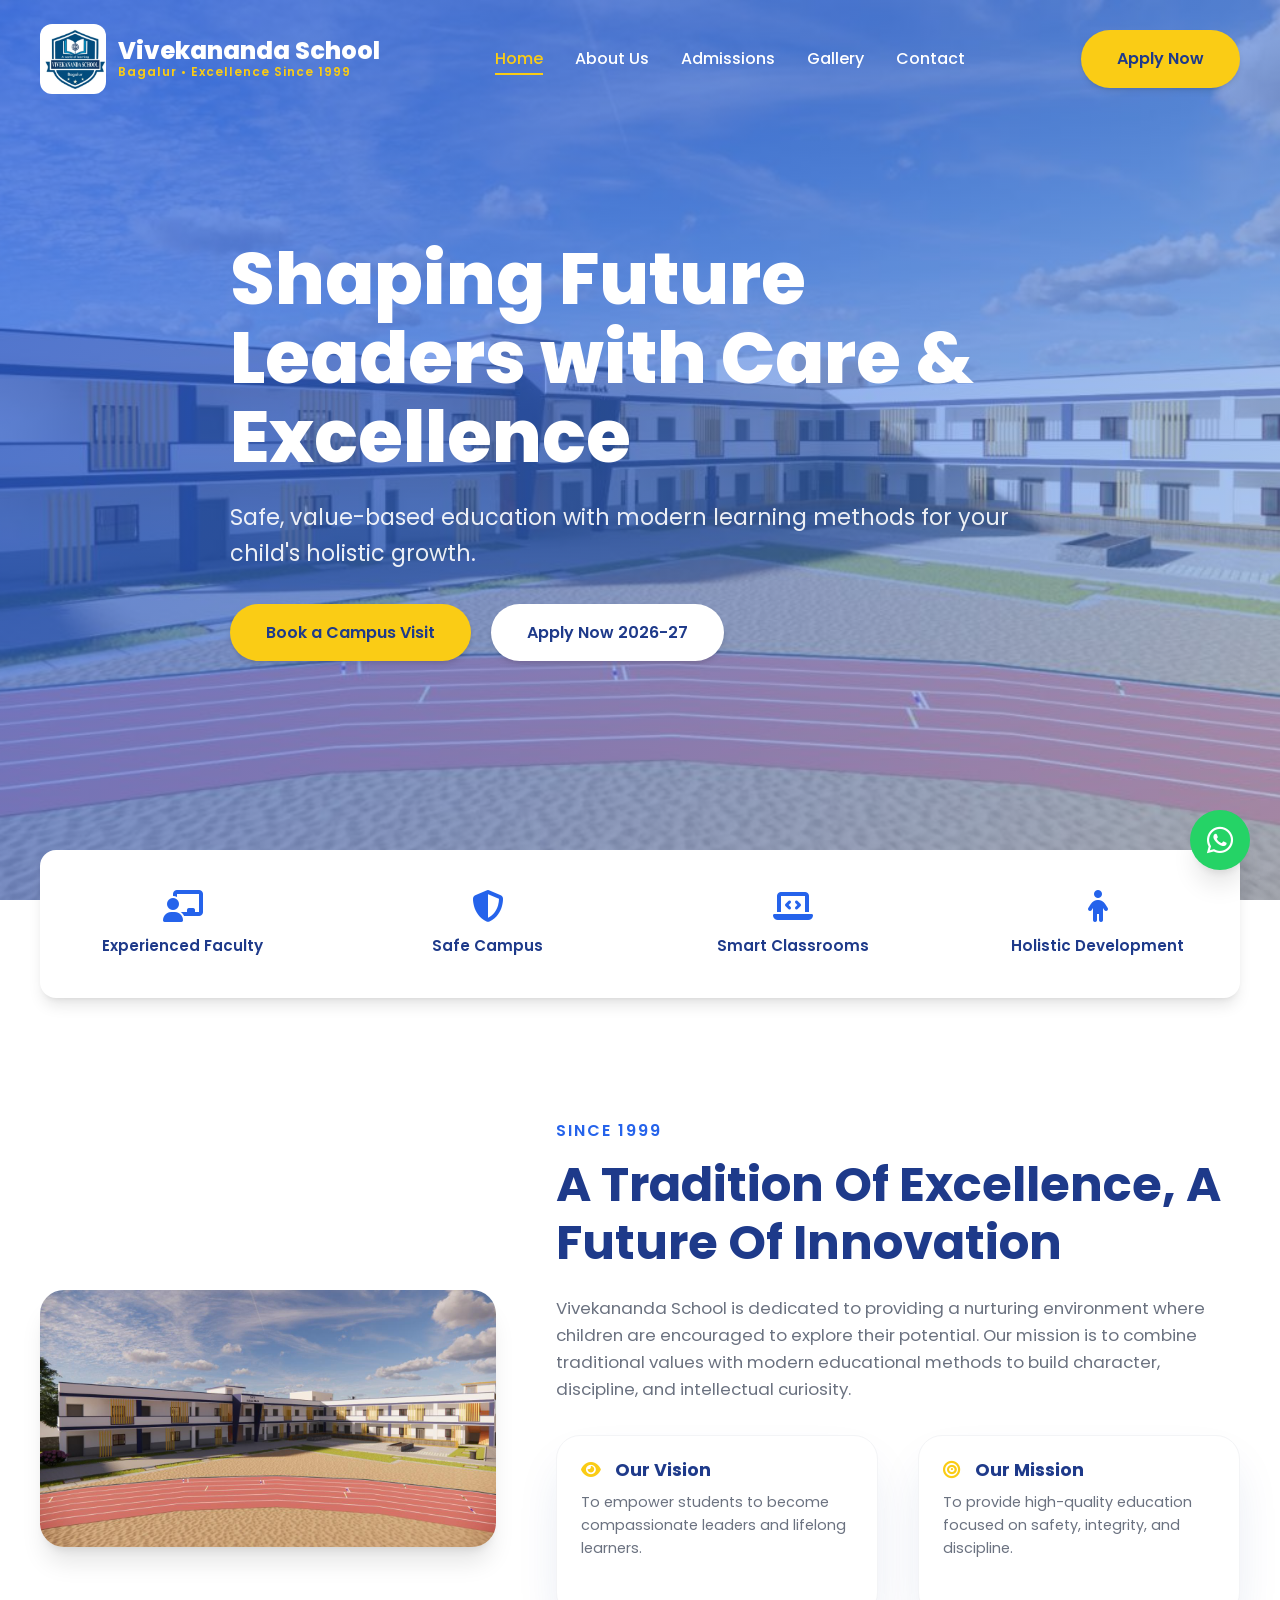
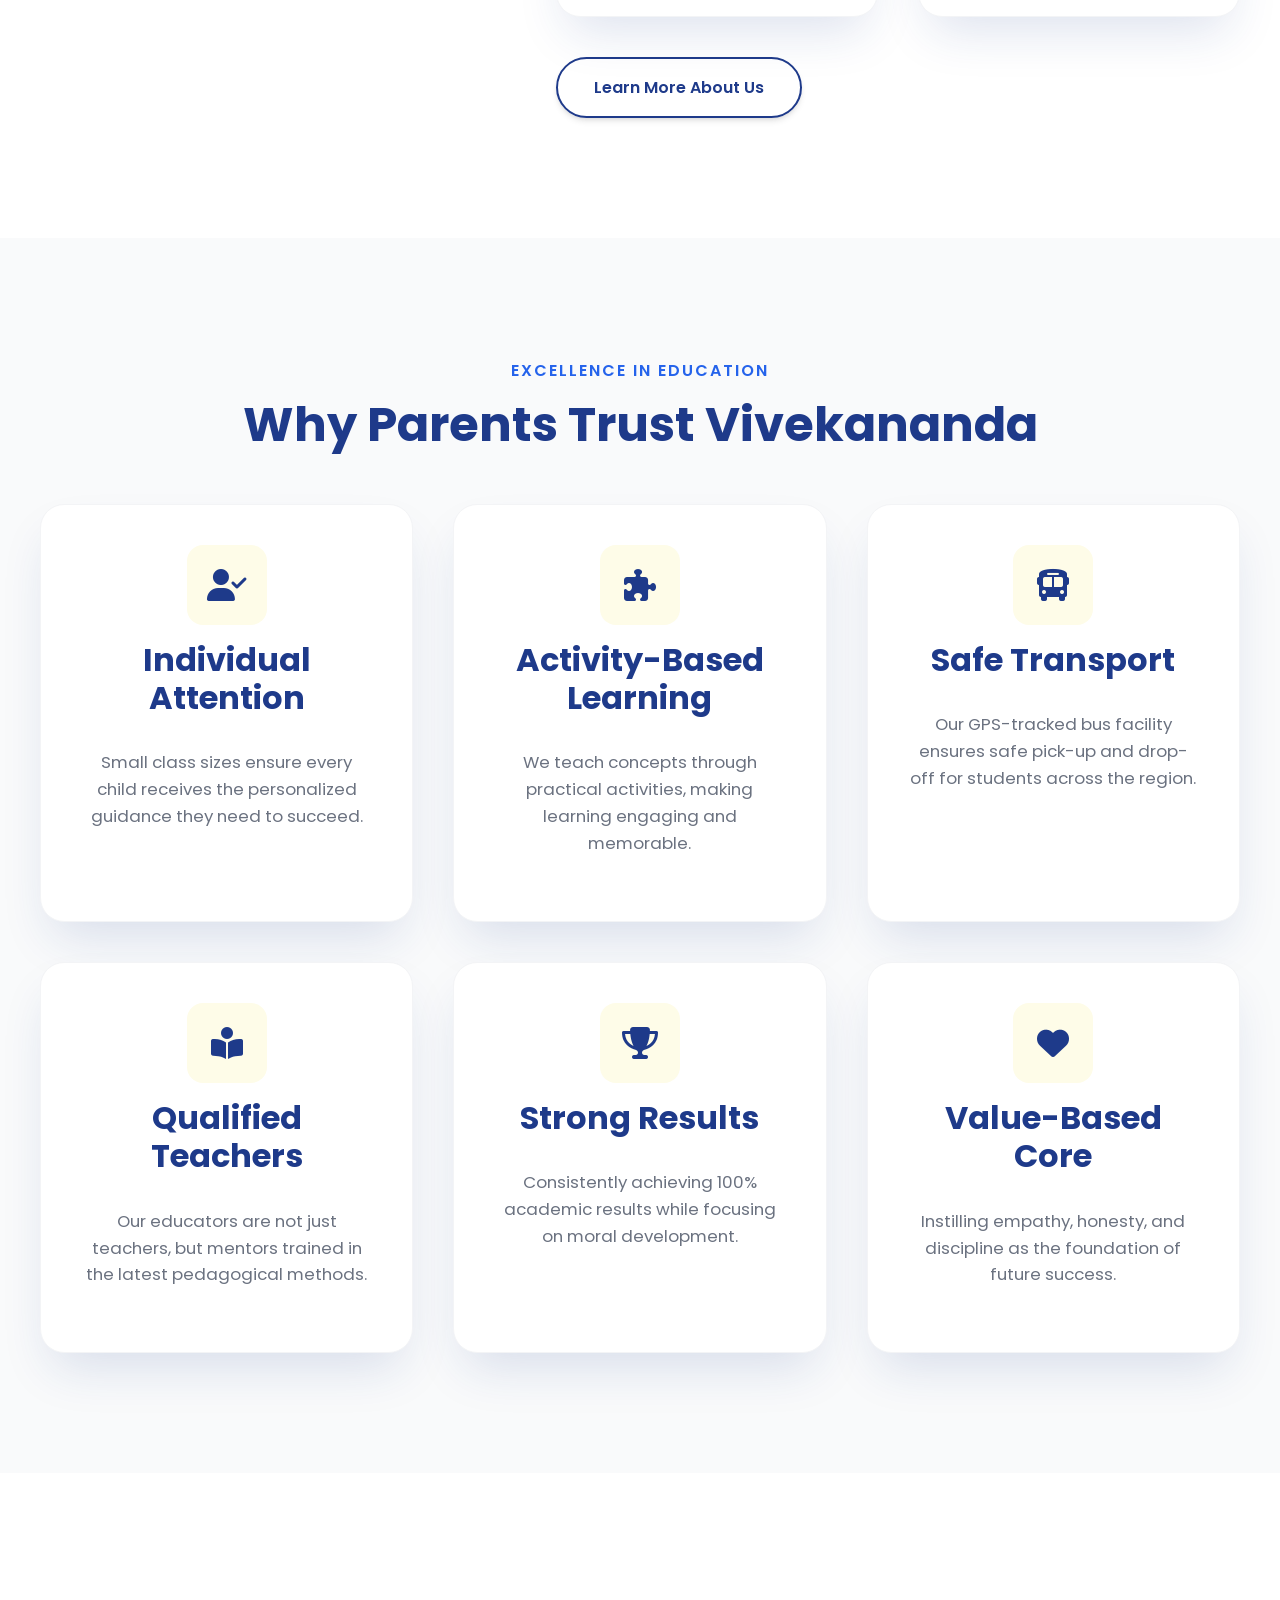
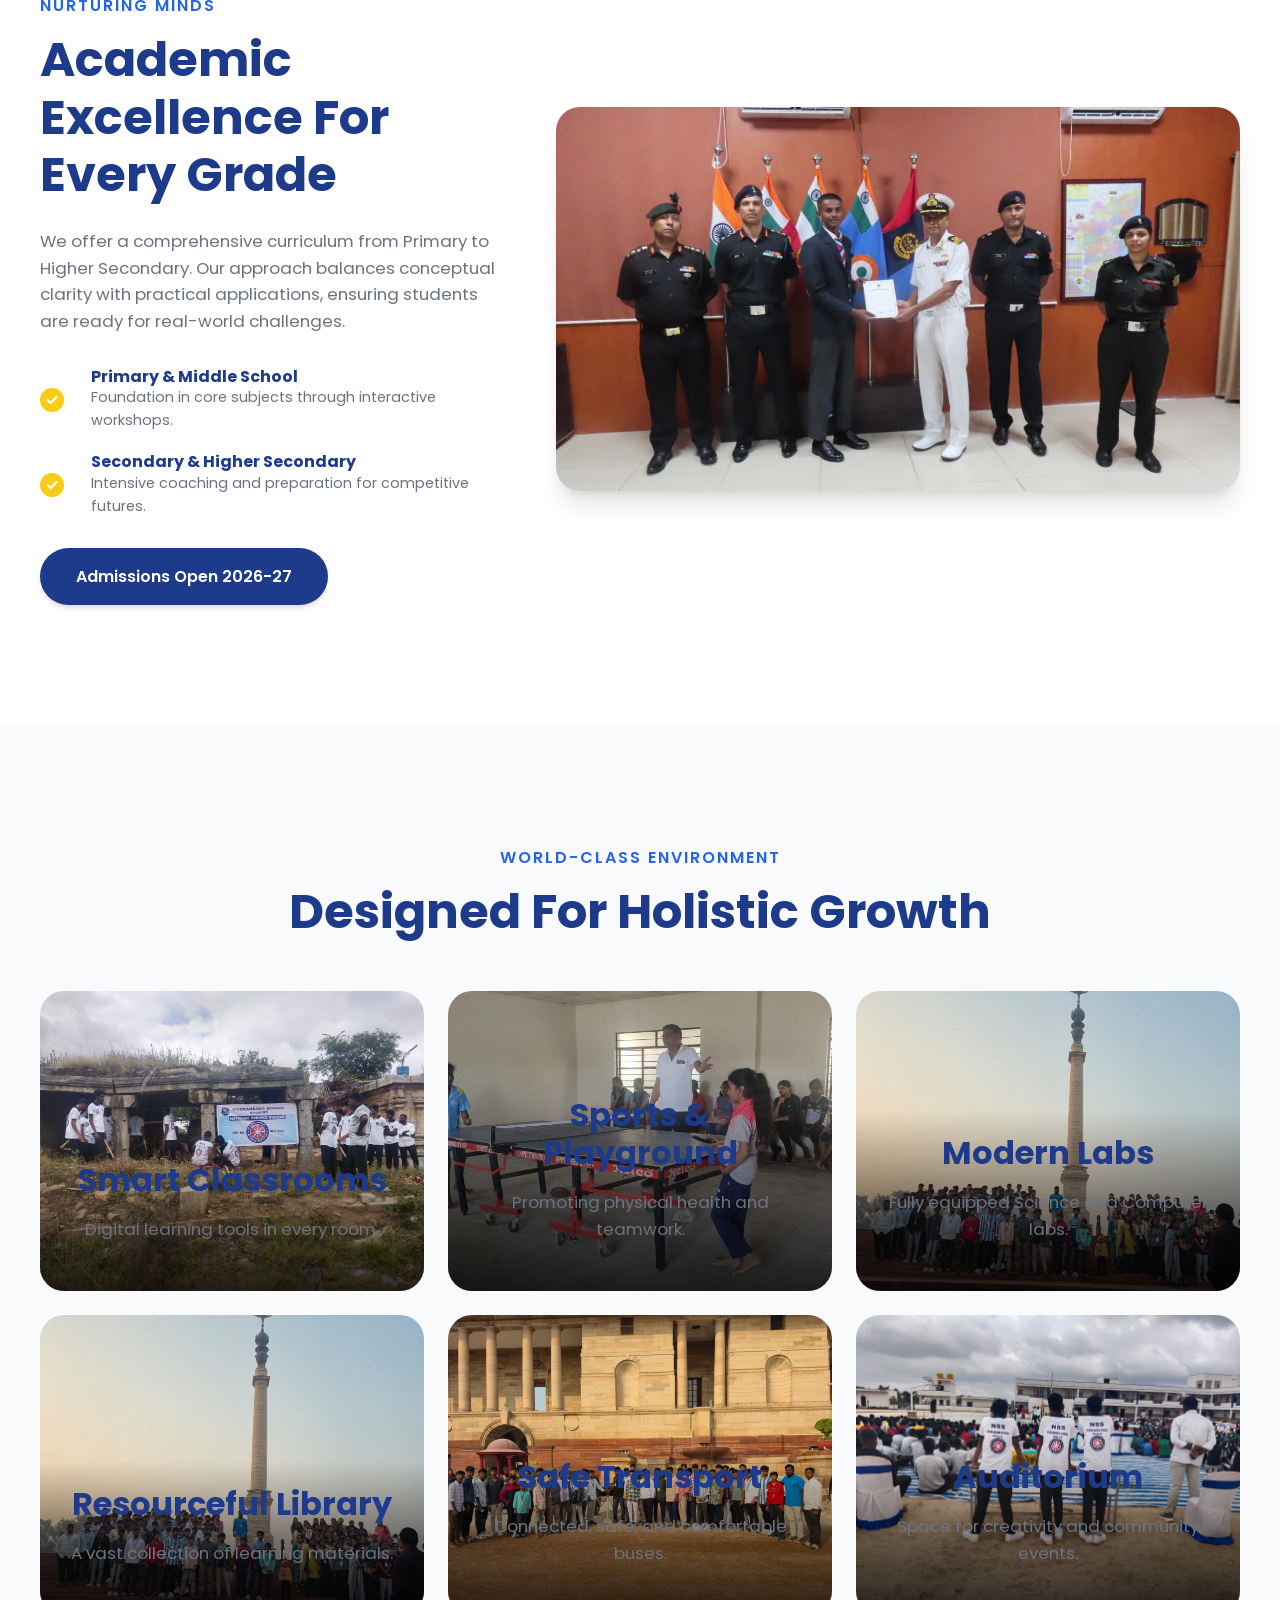
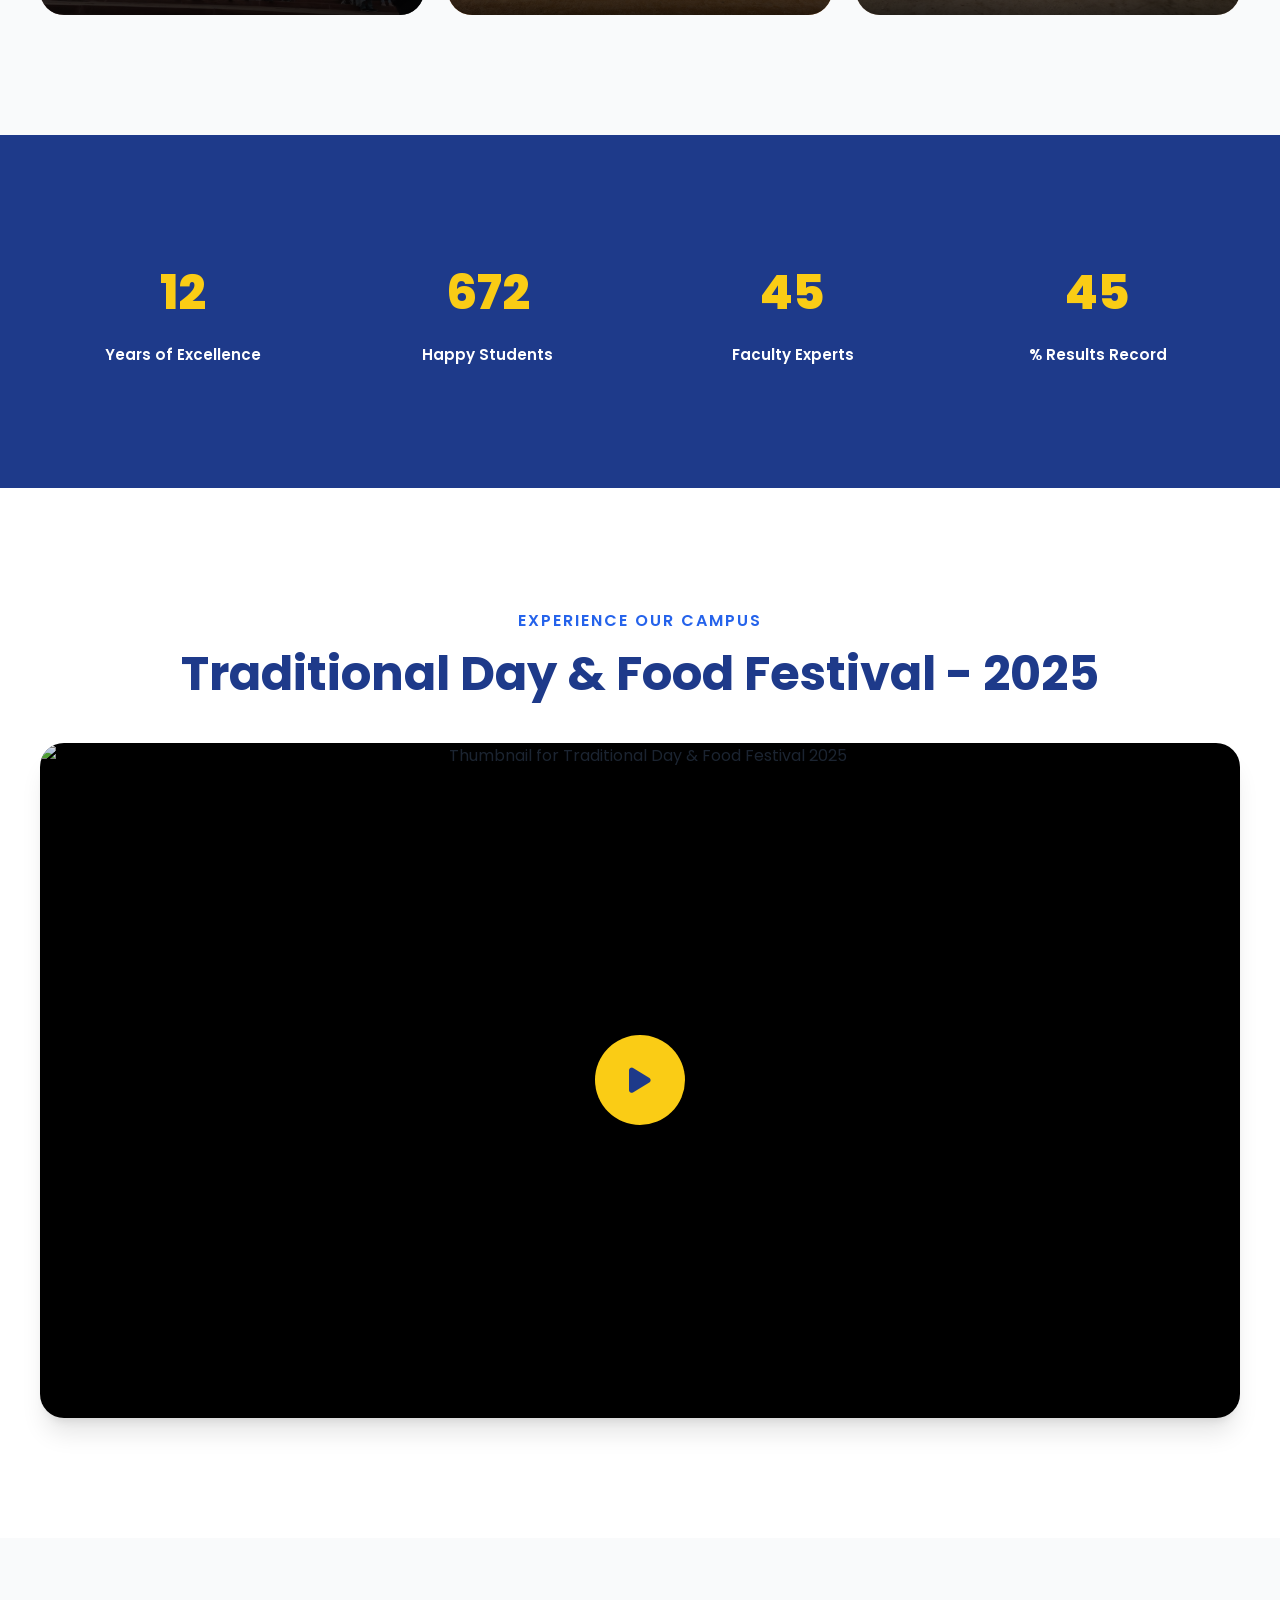
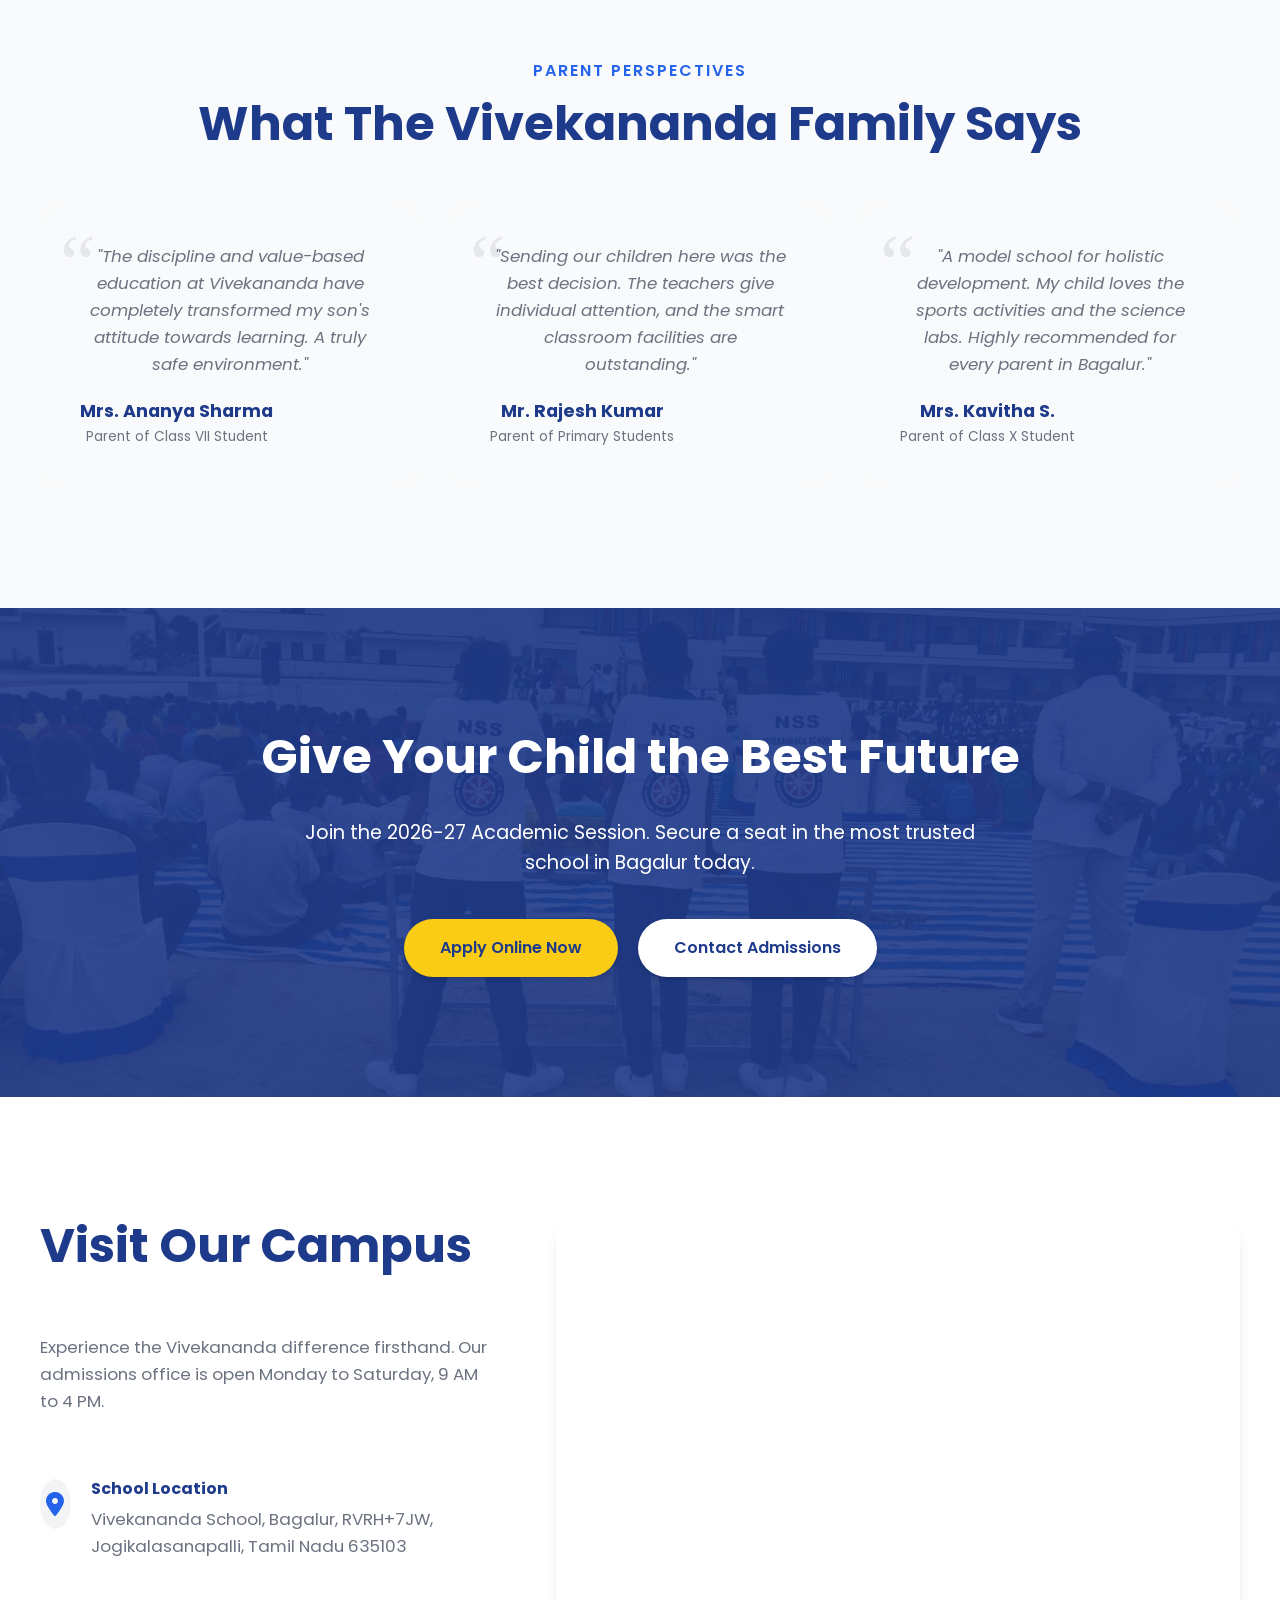
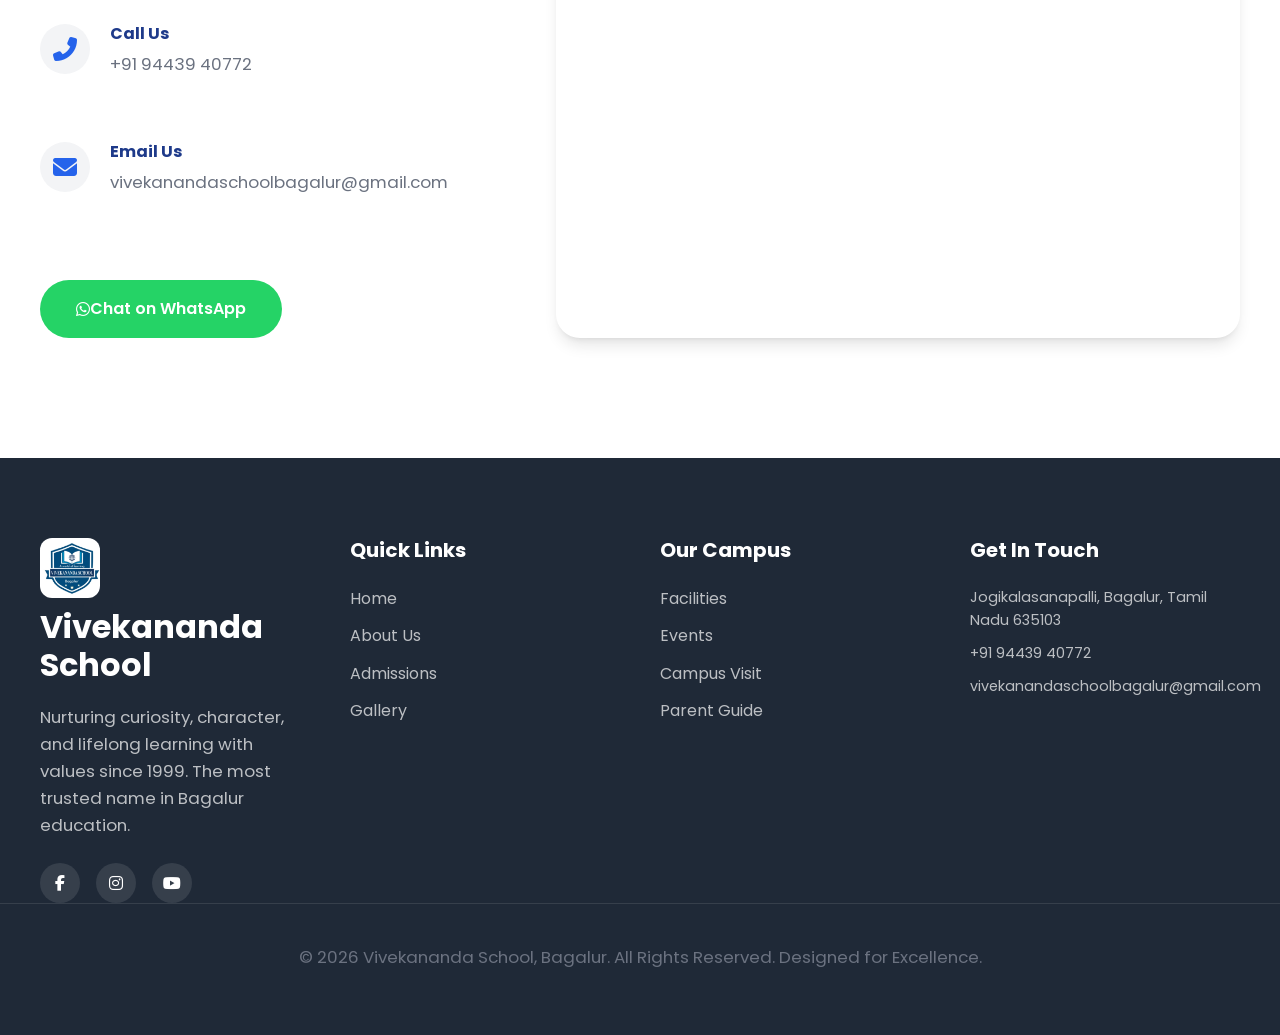
==== commit 6421b7e9: "nn" ====
--- a/index.html
+++ b/index.html
@@ -30,11 +30,17 @@
         }
         * { margin: 0; padding: 0; box-sizing: border-box; }
         body { font-family: 'Poppins', sans-serif; color: var(--text-main); line-height: 1.6; overflow-x: hidden; }
-        .container { width: 96%; max-width: 1400px; margin: 0 auto; padding: 0 40px; }
-        header { position: fixed; top: 0; left: 0; width: 100%; z-index: 1000; padding: 24px 0; transition: var(--transition); }
-        .hero { height: 100vh; min-height: 700px; display: flex; align-items: center; position: relative; background: #1E3A8A; color: white; }
-        .hero-overlay { position: absolute; top: 0; left: 0; width: 100%; height: 100%; background: linear-gradient(135deg, rgba(30, 58, 138, 0.85) 0%, rgba(30, 58, 138, 0.4) 100%); }
-        h1 { font-size: clamp(2.5rem, 8vw, 4.5rem); font-weight: 800; line-height: 1.1; margin-bottom: 24px; }
+        .container { width: 100%; max-width: 1400px; margin: 0 auto; padding: 0 15px; }
+        @media (min-width: 769px) {
+            .container { padding: 0 40px; }
+        }
+        header { position: fixed; top: 0; left: 0; width: 100%; z-index: 1000; padding: 10px 0; transition: var(--transition); }
+        @media (min-width: 769px) {
+            header { padding: 24px 0; }
+        }
+        .hero { height: 100vh; display: flex; align-items: center; position: relative; background: url('Images/School Image.jpeg') center/cover no-repeat; color: white; }
+        .hero-overlay { position: absolute; top: 0; left: 0; width: 100%; height: 100%; background: linear-gradient(135deg, rgba(37, 99, 235, 0.7) 0%, rgba(96, 165, 250, 0.4) 100%); }
+        h1 { font-size: clamp(2.2rem, 8vw, 4.5rem); font-weight: 800; line-height: 1.1; margin-bottom: 20px; }
         .btn { display: inline-flex; align-items: center; justify-content: center; padding: 16px 36px; border-radius: var(--radius-full); font-weight: 600; text-decoration: none; transition: var(--transition); min-height: 48px; }
         .btn-secondary { background: var(--secondary); color: var(--primary); }
     </style>
--- a/assets/css/style.css
+++ b/assets/css/style.css
@@ -40,10 +40,7 @@
     /* Animation */
     --transition: all 0.4s cubic-bezier(0.4, 0, 0.2, 1);
     
-    /* Missing Variables from Portal */
     --bg-light: #F9FAFB;
-    --text-muted: #6B7280;
-    --text-gray: #6B7280;
 }
 
 /* Base Styles */
@@ -141,9 +138,9 @@
     .container { padding: 0 20px; }
 }
 @media (max-width: 768px) {
-    .grid-2, .grid-3 { grid-template-columns: 1fr; }
-    .section-padding { padding: 60px 0; }
-    .container { width: 100% !important; max-width: 100% !important; padding: 0 15px; }
+    .grid-2, .grid-3 { grid-template-columns: 1fr; gap: 30px; }
+    .section-padding { padding: 50px 0; }
+    .container { width: 100% !important; max-width: 100% !important; padding: 0 20px; }
     .section-title { font-size: 1.8rem; }
     .section-subtitle { font-size: 0.8rem; }
 }
@@ -188,6 +185,18 @@
     box-shadow: var(--shadow-xl);
 }
 
+.form-row {
+    display: flex;
+    gap: 20px;
+}
+
+@media (max-width: 600px) {
+    .form-row {
+        flex-direction: column;
+        gap: 15px;
+    }
+}
+
 .btn-secondary {
     background-color: var(--secondary);
     color: var(--primary);
@@ -284,6 +293,50 @@
     .logo-link { gap: 8px; }
 }
 
+/* Navigation Base Styles (Desktop Default) */
+.nav-links { 
+    display: flex; 
+    gap: 32px; 
+}
+
+.nav-links a {
+    color: var(--white);
+    font-weight: 500;
+    font-size: 1rem;
+    position: relative;
+    transition: var(--transition);
+}
+
+header.scrolled .nav-links a { color: var(--gray-800); }
+.nav-links a:hover, .nav-links a.active { color: var(--secondary); }
+
+header.scrolled .nav-links a:hover, 
+header.scrolled .nav-links a.active { color: var(--primary-light); }
+
+.nav-links a::after {
+    content: '';
+    position: absolute;
+    bottom: -5px;
+    left: 0;
+    width: 0;
+    height: 2px;
+    background: var(--secondary);
+    transition: var(--transition);
+}
+.nav-links a:hover::after, .nav-links a.active::after { width: 100%; }
+
+.mobile-toggle {
+    display: none;
+    font-size: 24px;
+    color: var(--white);
+    cursor: pointer;
+    background: none;
+    border: none;
+    padding: 8px;
+}
+header.scrolled .mobile-toggle { color: var(--primary); }
+
+/* Mobile Navigation Styles */
 @media (max-width: 992px) {
     .nav-links { 
         display: none; 
@@ -299,59 +352,28 @@
         gap: 20px;
         z-index: 1001;
     }
+    
     .nav-links.active {
         display: flex;
         animation: slideDown 0.4s ease forwards;
     }
+    
     .nav-links a {
         color: var(--primary) !important;
         font-size: 1.2rem;
         display: block;
     }
+    
+    .nav-links a::after { display: none; }
+    
     .mobile-toggle { display: block; }
+
+    .header-actions { display: none; }
 
     @keyframes slideDown {
         from { opacity: 0; transform: translateY(-10px); }
         to { opacity: 1; transform: translateY(0); }
     }
-}
-
-.nav-links { display: flex; gap: 32px; }
-.nav-links a {
-    color: var(--white);
-    font-weight: 500;
-    font-size: 1rem;
-    position: relative;
-}
-
-header.scrolled .nav-links a { color: var(--gray-800); }
-.nav-links a:hover, .nav-links a.active { color: var(--secondary); }
-
-header.scrolled .nav-links a:hover, 
-header.scrolled .nav-links a.active { color: var(--primary-light); }
-
-.nav-links a::after {
-    content: '';
-    position: absolute;
-    bottom: -5px;
-    left: 0;
-    width: 0;
-    height: 2px;
-    background: var(--secondary);
-    transition: var(--transition);
-}
-.nav-links a:hover::after, .nav-links a.active::after { width: 100%; }
-
-.mobile-toggle {
-    display: none;
-    font-size: 24px;
-    color: var(--white);
-    cursor: pointer;
-}
-header.scrolled .mobile-toggle { color: var(--primary); }
-
-@media (max-width: 992px) {
-    .mobile-toggle { display: block; }
 }
 
 /* Hero Section */
@@ -371,7 +393,7 @@
     left: 0;
     width: 100%;
     height: 100%;
-    background: linear-gradient(135deg, rgba(30, 58, 138, 0.85) 0%, rgba(30, 58, 138, 0.4) 100%);
+    background: linear-gradient(135deg, rgba(37, 99, 235, 0.75) 0%, rgba(59, 130, 246, 0.45) 100%);
 }
 
 .hero .container {
@@ -379,6 +401,7 @@
     z-index: 2;
     max-width: 900px;
     text-align: left;
+    width: 100%;
 }
 
 .hero h1 {
@@ -395,10 +418,16 @@
     margin-bottom: 32px;
 }
 
+@media (max-width: 768px) {
+    .hero { min-height: 300px !important; height: auto !important; padding: 80px 0 40px; }
+    .hero h1 { font-size: 1.8rem; margin-bottom: 15px; }
+    .hero p { font-size: 1rem; margin-bottom: 25px; }
+}
+
 @media (max-width: 480px) {
     .hero h1 { font-size: 1.8rem; line-height: 1.2; }
     .hero p { font-size: 1rem; }
-    .hero { min-height: 500px; height: auto; padding: 100px 0; }
+    .hero { min-height: 350px !important; padding: 80px 0; }
 }
 
 .hero-btns {
@@ -444,8 +473,10 @@
 }
 
 @media (max-width: 768px) {
-    .trust-grid { grid-template-columns: repeat(2, 1fr); gap: 20px; }
-    .trust-bar { margin-top: -30px; padding: 25px 0; }
+    .trust-grid { grid-template-columns: repeat(2, 1fr); gap: 15px; }
+    .trust-bar { margin-top: -30px; padding: 20px 0; }
+    .trust-item i { font-size: 1.5rem; }
+    .trust-item span { font-size: 0.85rem; }
 }
 
 /* Cards & Components */
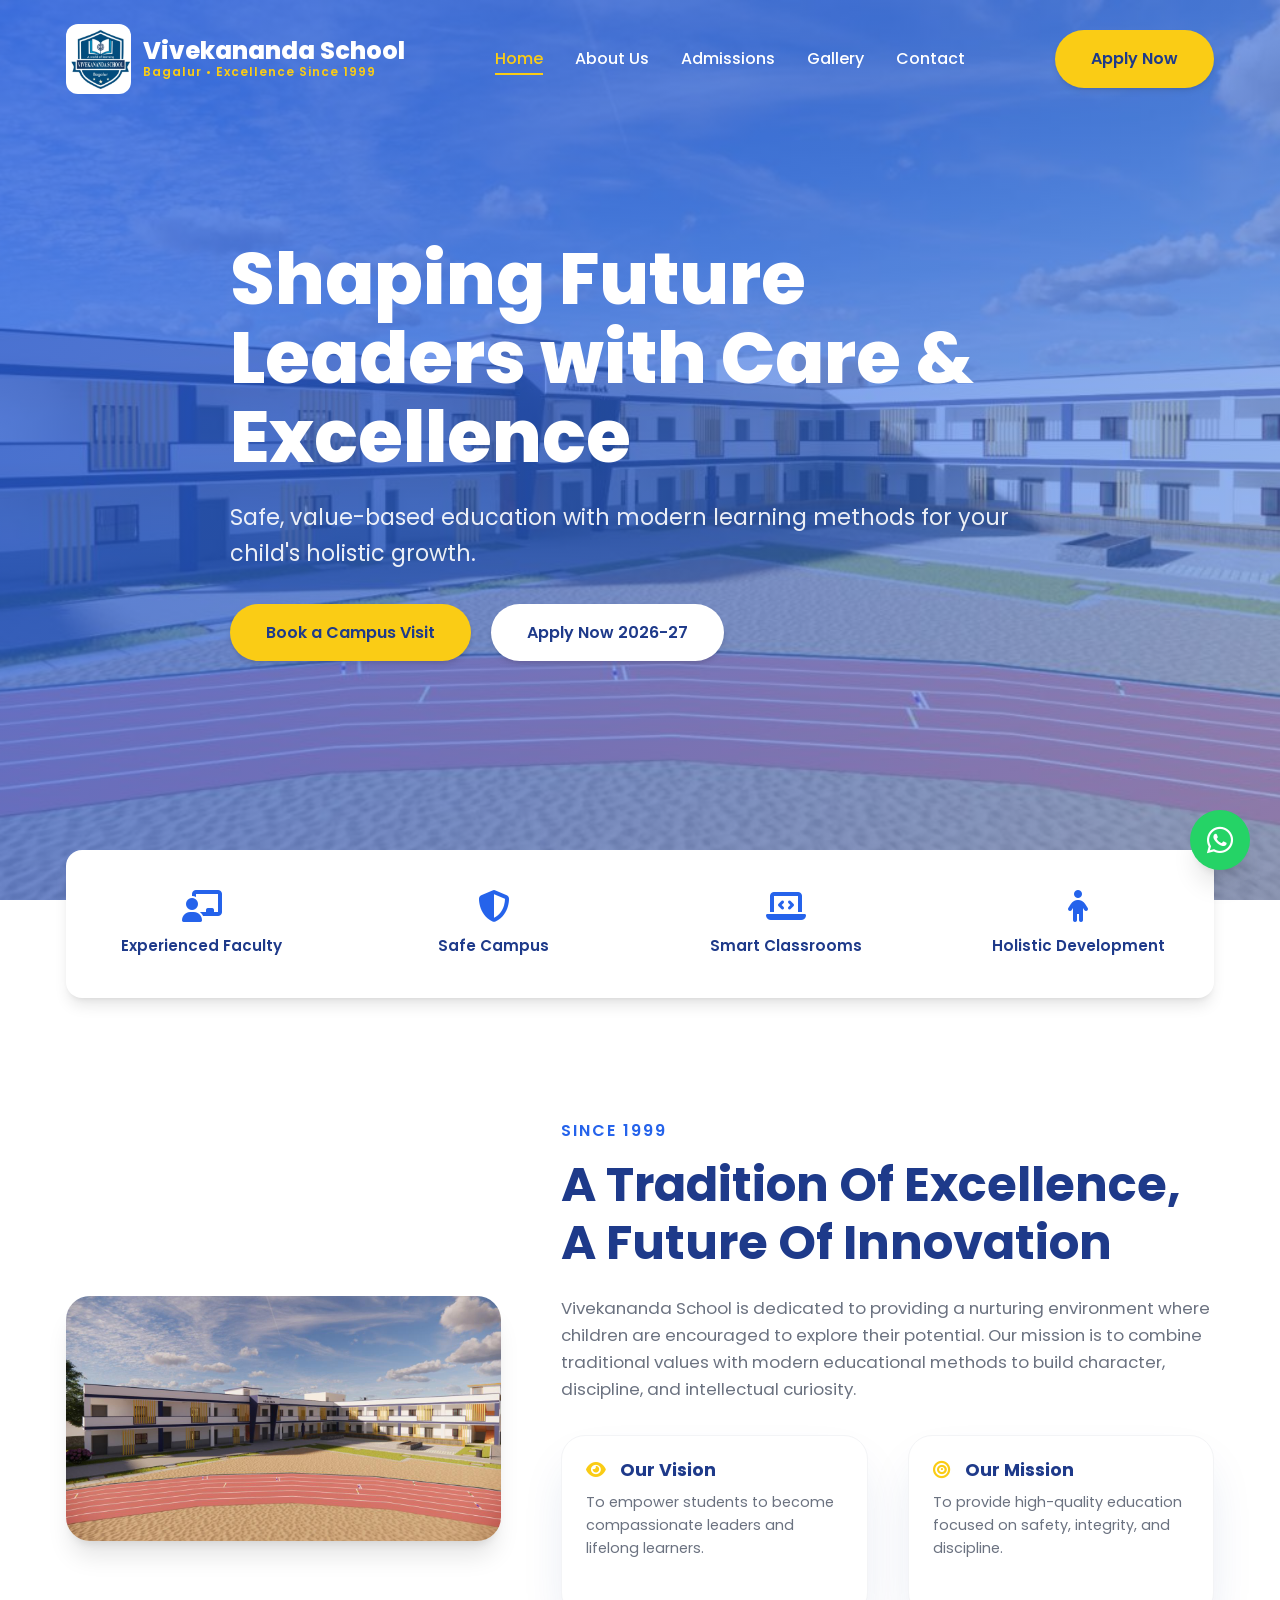
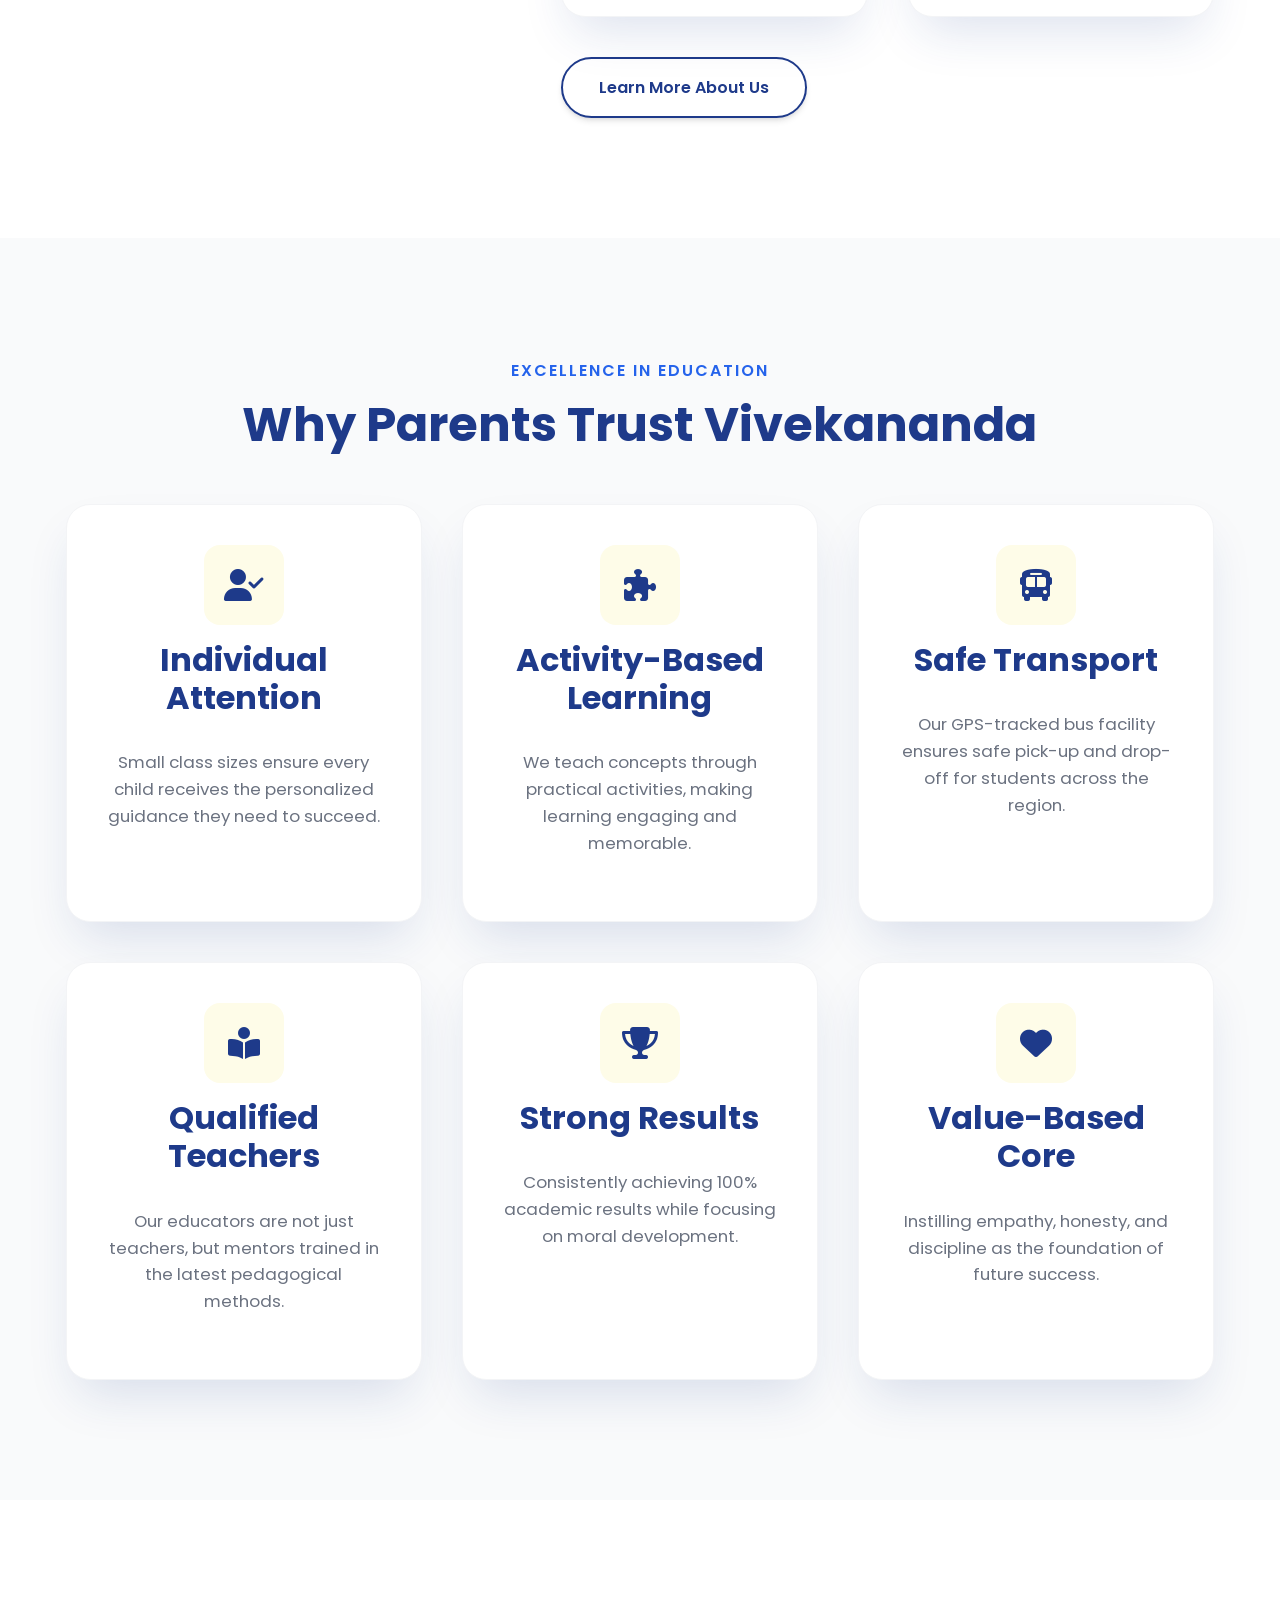
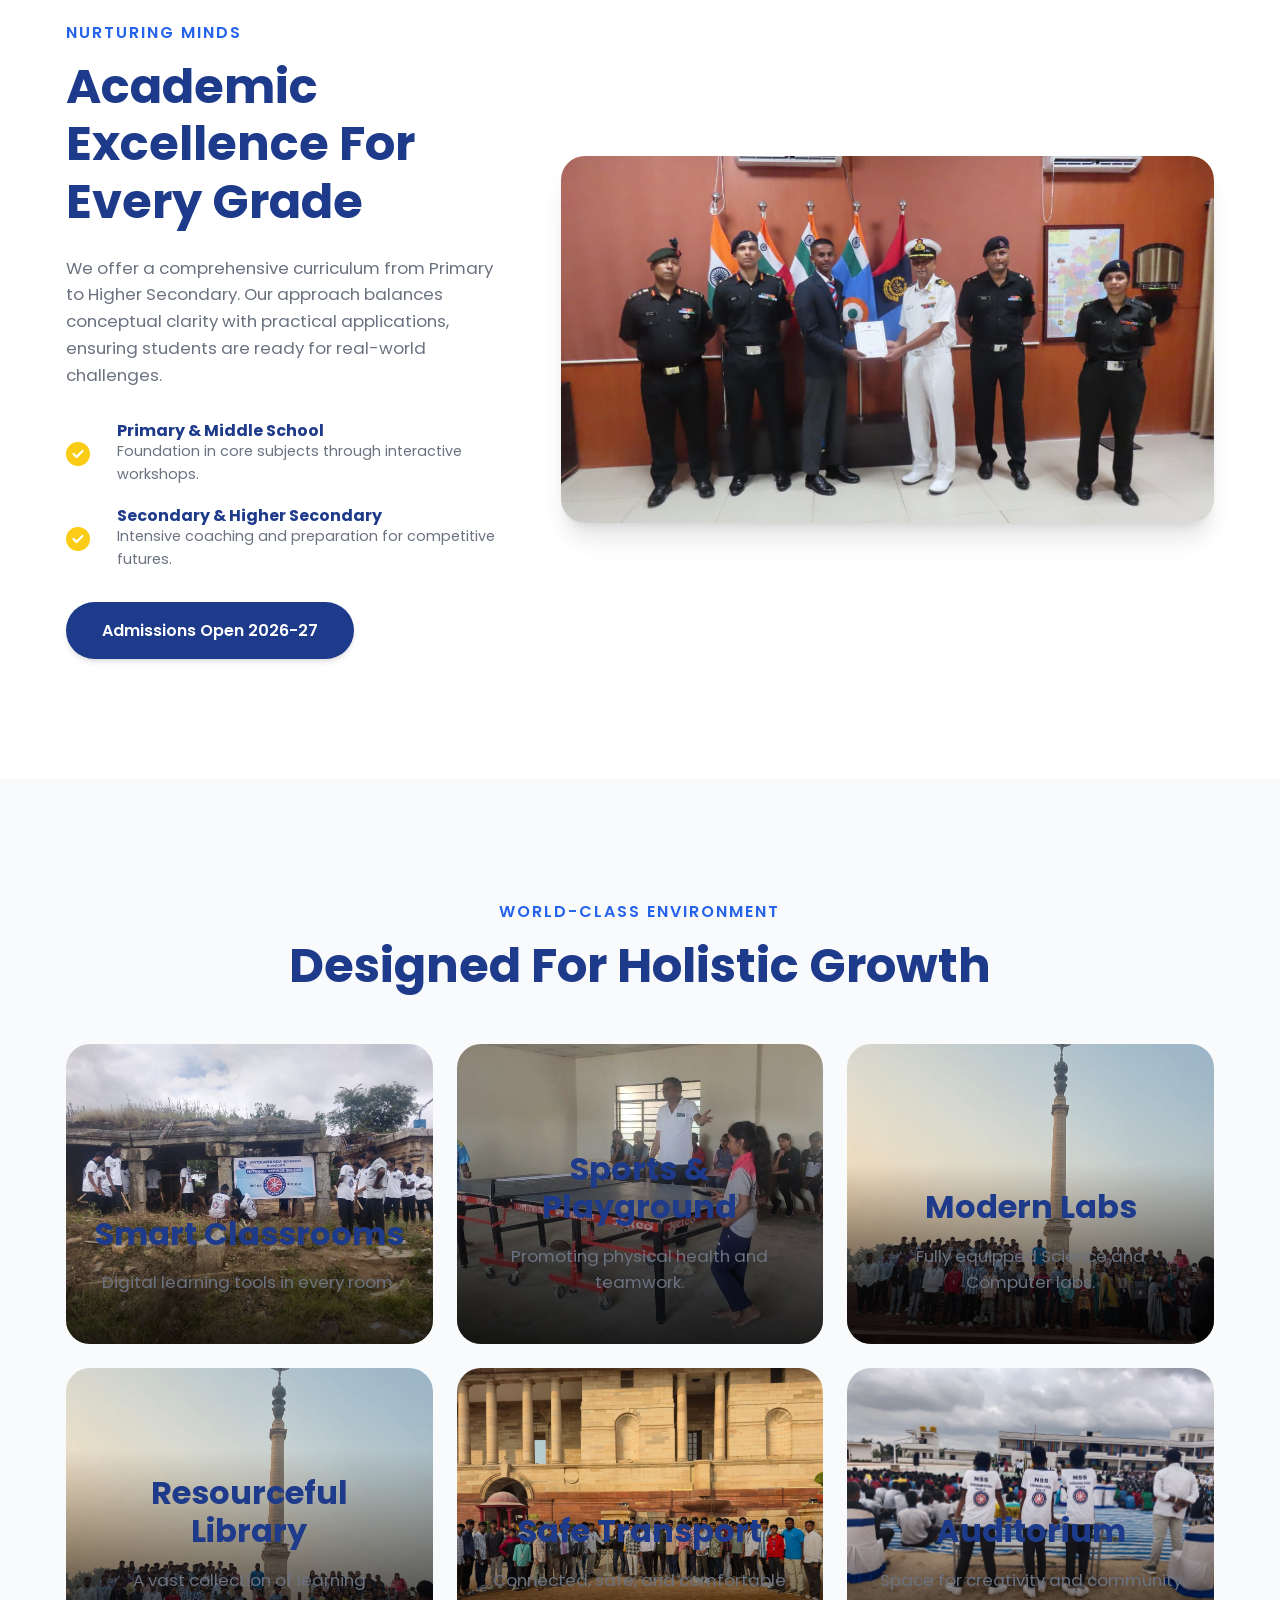
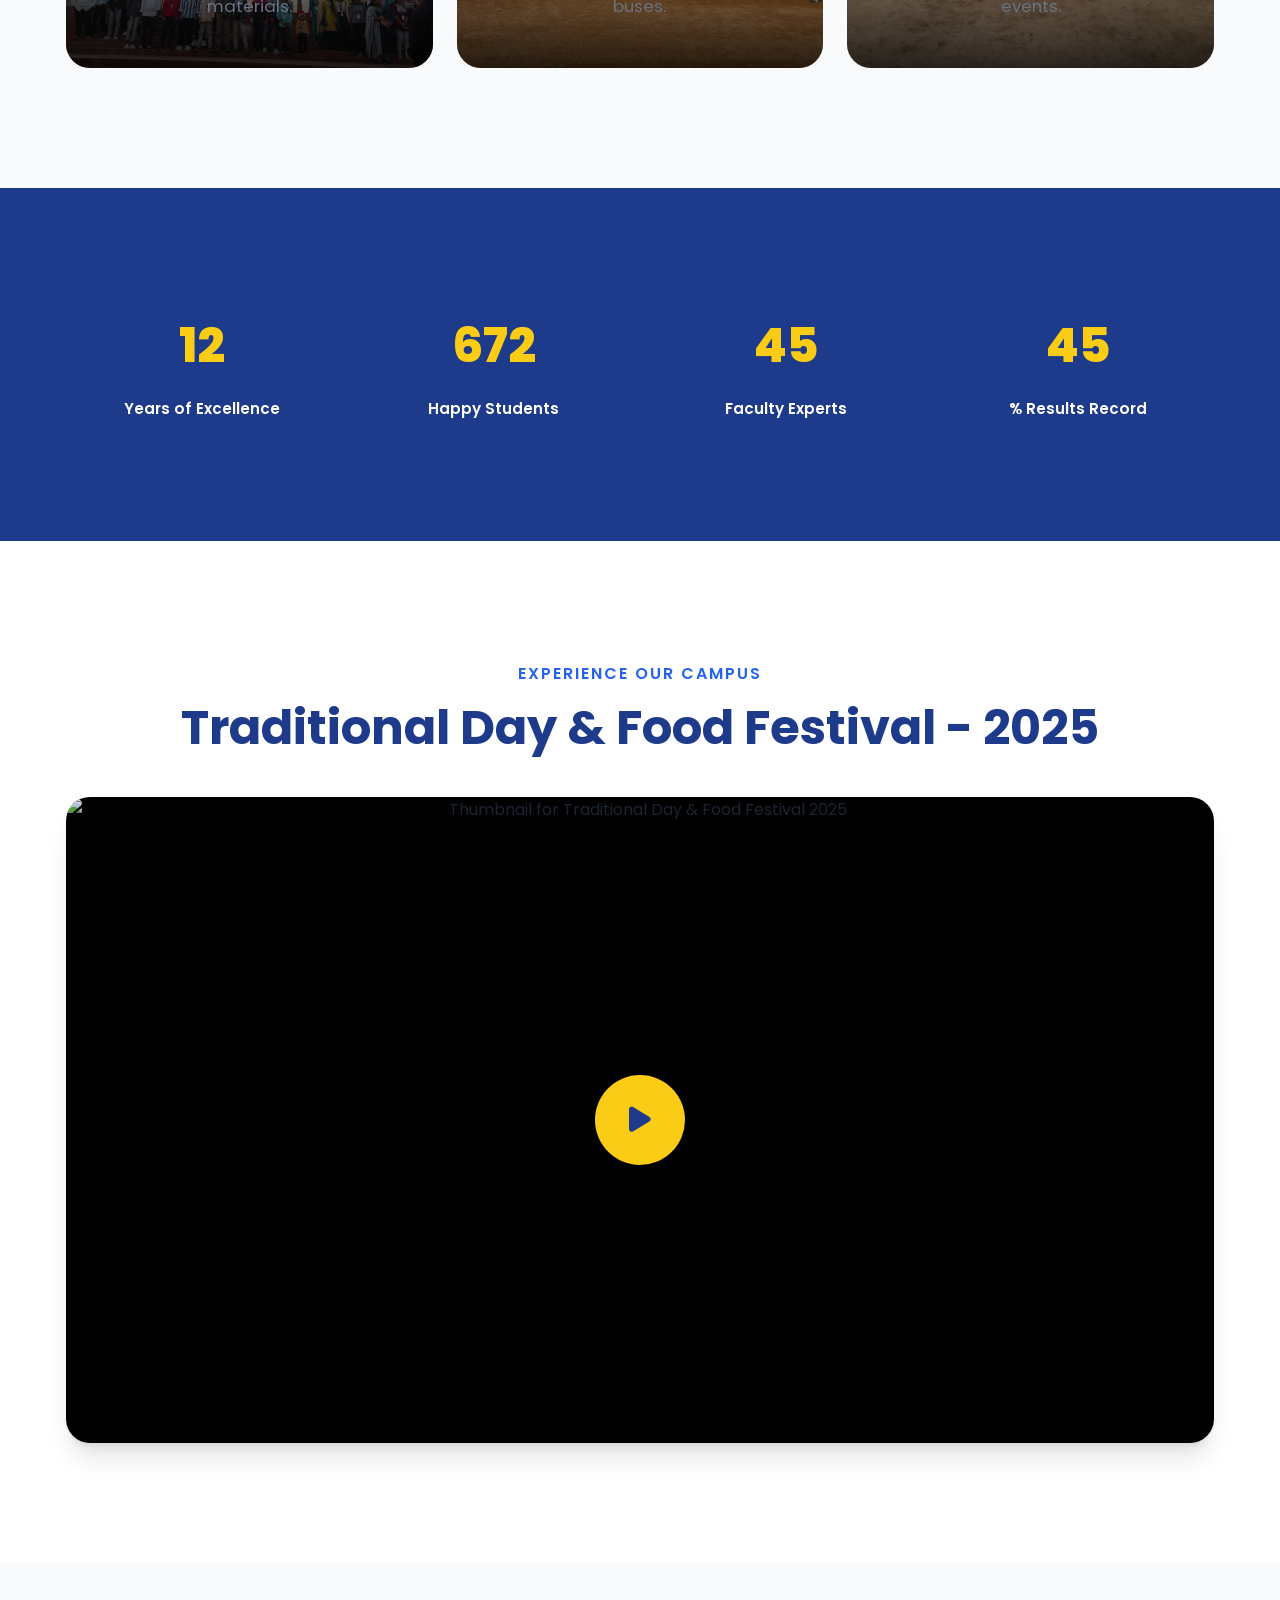
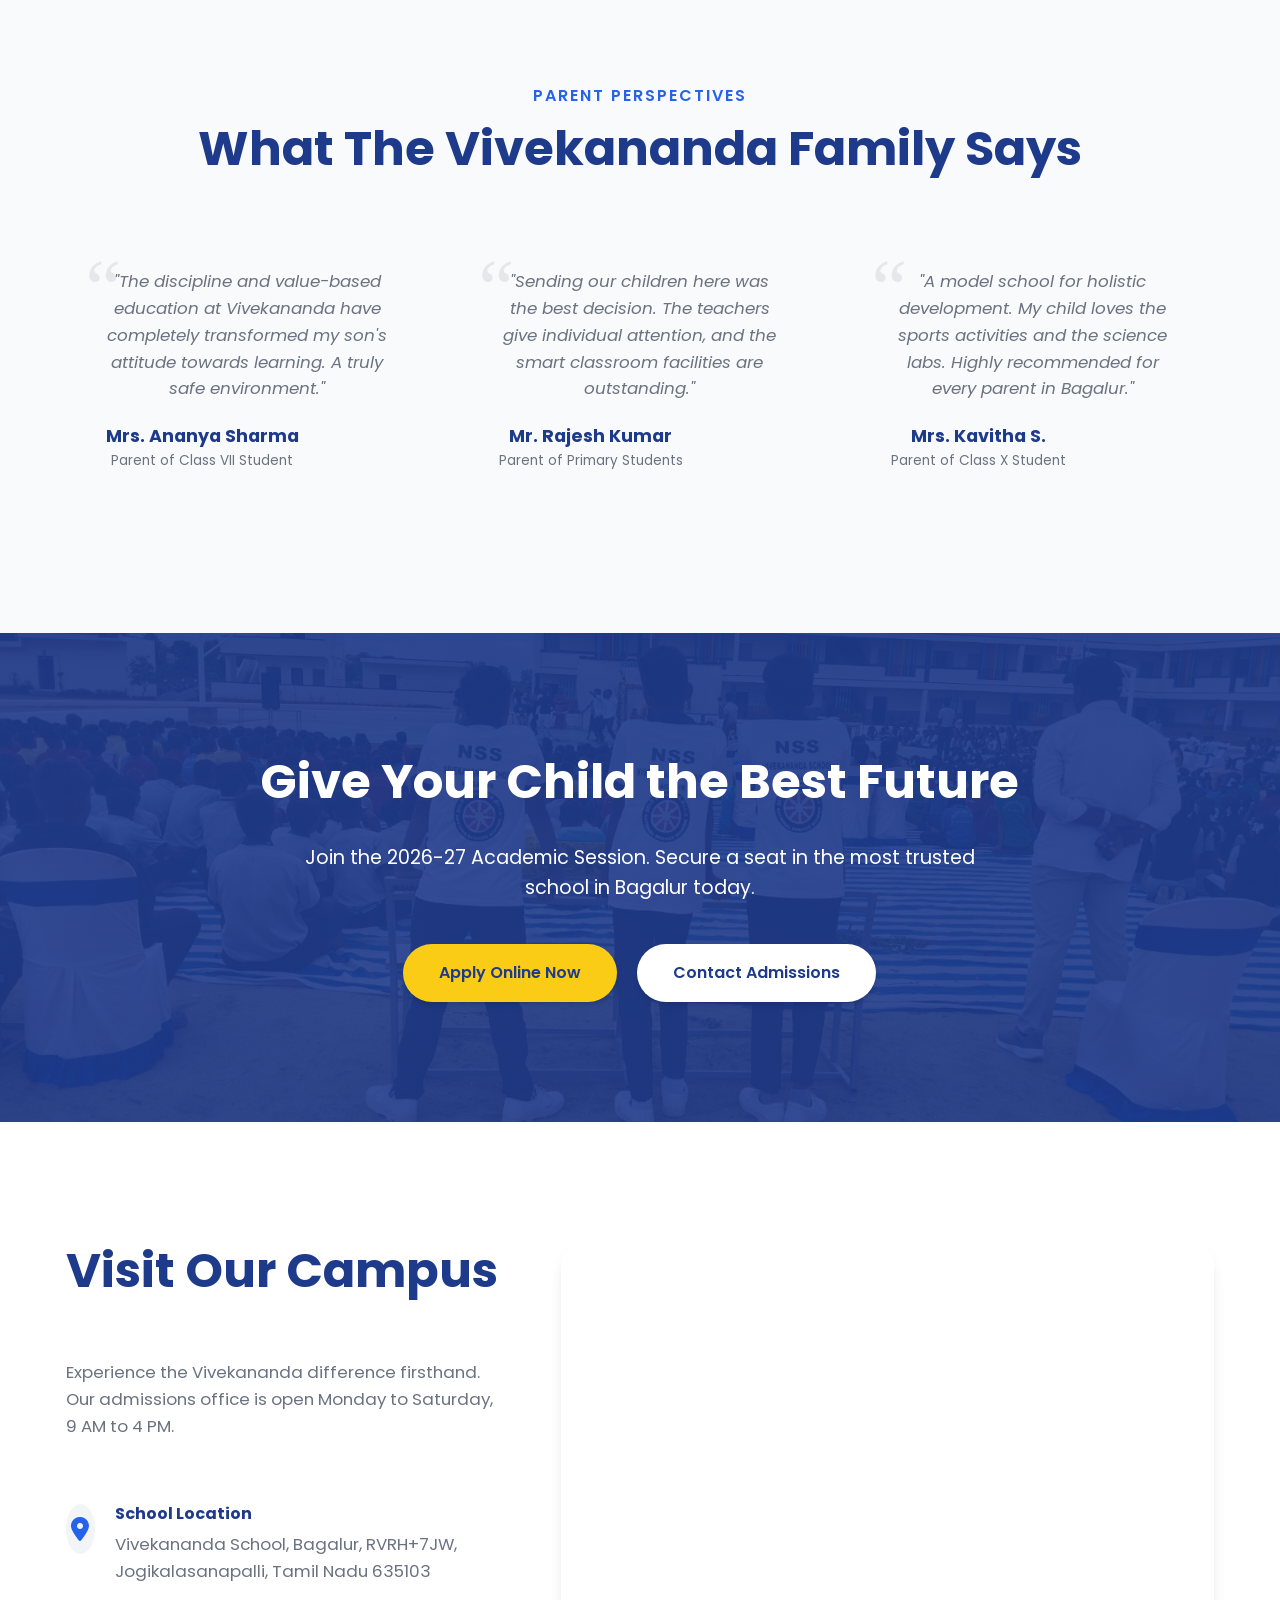
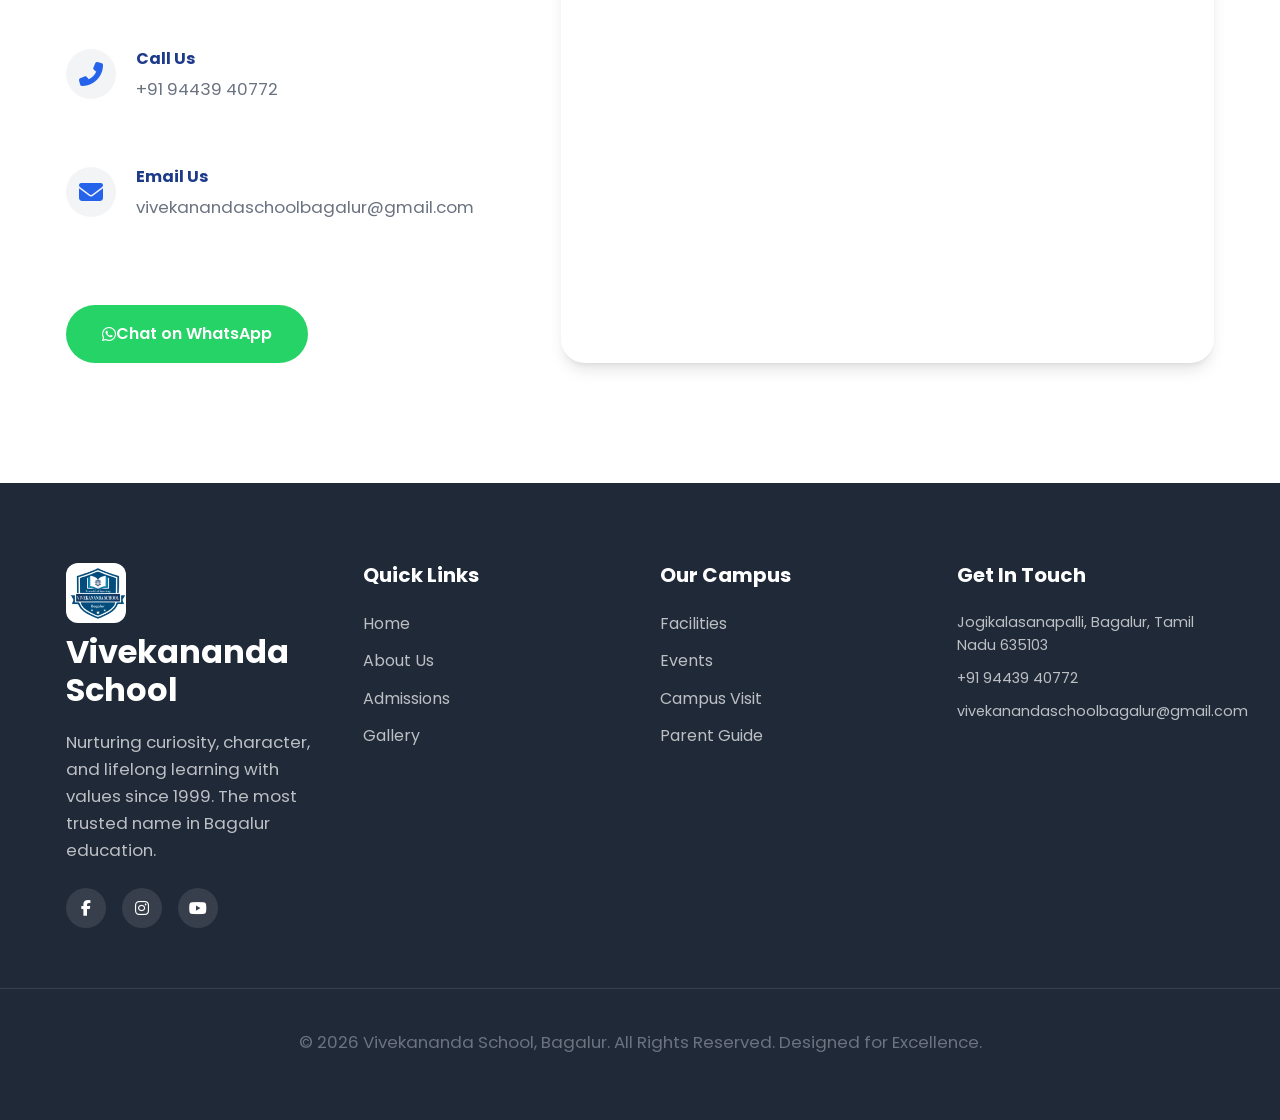
==== commit 95ec7fcb: "mobile" ====
--- a/index.html
+++ b/index.html
@@ -15,35 +15,6 @@
     <link rel="preload" as="image" href="Images/School Image.jpeg">
     <!-- Main CSS -->
     <link rel="stylesheet" href="assets/css/style.css">
-    <style>
-        :root {
-            --primary: #1E3A8A;
-            --primary-light: #2563EB;
-            --secondary: #FACC15;
-            --white: #FFFFFF;
-            --gray-800: #1F2937;
-            --text-main: #1F2937;
-            --text-muted: #6B7280;
-            --radius-md: 1rem;
-            --radius-full: 9999px;
-            --transition: all 0.4s cubic-bezier(0.4, 0, 0.2, 1);
-        }
-        * { margin: 0; padding: 0; box-sizing: border-box; }
-        body { font-family: 'Poppins', sans-serif; color: var(--text-main); line-height: 1.6; overflow-x: hidden; }
-        .container { width: 100%; max-width: 1400px; margin: 0 auto; padding: 0 15px; }
-        @media (min-width: 769px) {
-            .container { padding: 0 40px; }
-        }
-        header { position: fixed; top: 0; left: 0; width: 100%; z-index: 1000; padding: 10px 0; transition: var(--transition); }
-        @media (min-width: 769px) {
-            header { padding: 24px 0; }
-        }
-        .hero { height: 100vh; display: flex; align-items: center; position: relative; background: url('Images/School Image.jpeg') center/cover no-repeat; color: white; }
-        .hero-overlay { position: absolute; top: 0; left: 0; width: 100%; height: 100%; background: linear-gradient(135deg, rgba(37, 99, 235, 0.7) 0%, rgba(96, 165, 250, 0.4) 100%); }
-        h1 { font-size: clamp(2.2rem, 8vw, 4.5rem); font-weight: 800; line-height: 1.1; margin-bottom: 20px; }
-        .btn { display: inline-flex; align-items: center; justify-content: center; padding: 16px 36px; border-radius: var(--radius-full); font-weight: 600; text-decoration: none; transition: var(--transition); min-height: 48px; }
-        .btn-secondary { background: var(--secondary); color: var(--primary); }
-    </style>
     <!-- JSON-LD Schema Markup -->
     <script type="application/ld+json">
     {
@@ -80,21 +51,19 @@
                 </a>
             </div>
             
-            <nav class="nav-menu">
-                <ul class="nav-links">
-                    <li><a href="index.html" class="active">Home</a></li>
-                    <li><a href="about.html">About Us</a></li>
-                    <li><a href="admissions.html">Admissions</a></li>
-                    <li><a href="gallery.html">Gallery</a></li>
-                    <li><a href="contact.html">Contact</a></li>
-                </ul>
-                    <button class="mobile-toggle" aria-label="Toggle Navigation">
-                        <i class="fas fa-bars"></i>
-                    </button>
-            </nav>
+            <ul class="nav-links">
+                <li><a href="index.html" class="active">Home</a></li>
+                <li><a href="about.html">About Us</a></li>
+                <li><a href="admissions.html">Admissions</a></li>
+                <li><a href="gallery.html">Gallery</a></li>
+                <li><a href="contact.html">Contact</a></li>
+            </ul>
 
             <div class="header-actions">
                 <a href="admissions.html" class="btn btn-secondary btn-sm">Apply Now</a>
+                <button class="mobile-toggle" aria-label="Toggle Navigation">
+                    <i class="fas fa-bars"></i>
+                </button>
             </div>
         </div>
     </header>
--- a/assets/css/style.css
+++ b/assets/css/style.css
@@ -54,24 +54,32 @@
     scroll-behavior: smooth;
 }
 
+h1, h2, h3, h4, h5, h6 {
+    font-weight: 700;
+    line-height: 1.2;
+    color: var(--primary);
+    margin-bottom: 1rem;
+    word-wrap: break-word;
+    overflow-wrap: break-word;
+}
+
 body {
     font-family: 'Poppins', sans-serif;
     color: var(--text-main);
     background-color: var(--white);
     line-height: 1.6;
     overflow-x: hidden;
-}
-
-h1, h2, h3, h4, h5, h6 {
-    font-weight: 700;
-    line-height: 1.2;
-    color: var(--primary);
-    margin-bottom: 1rem;
-}
-
-h1 { font-size: clamp(2.5rem, 6vw, 4rem); }
-h2 { font-size: clamp(2rem, 5vw, 3rem); }
-h3 { font-size: clamp(1.5rem, 4vw, 2rem); }
+    width: 100%;
+}
+
+section {
+    width: 100%;
+    overflow: hidden;
+}
+
+h1 { font-size: clamp(2rem, 8vw, 4rem); }
+h2 { font-size: clamp(1.75rem, 6vw, 3rem); }
+h3 { font-size: clamp(1.5rem, 5vw, 2rem); }
 
 p {
     color: var(--text-muted);
@@ -94,6 +102,7 @@
     height: auto;
     display: block;
     border-radius: 12px;
+    box-sizing: border-box;
 }
 
 .container {
@@ -479,6 +488,12 @@
     .trust-item span { font-size: 0.85rem; }
 }
 
+@media (max-width: 400px) {
+    .trust-grid { grid-template-columns: 1fr; gap: 20px; }
+    .hero { padding: 60px 0 30px; }
+    .hero h1 { font-size: 1.8rem; }
+}
+
 /* Cards & Components */
 .card {
     background: white;
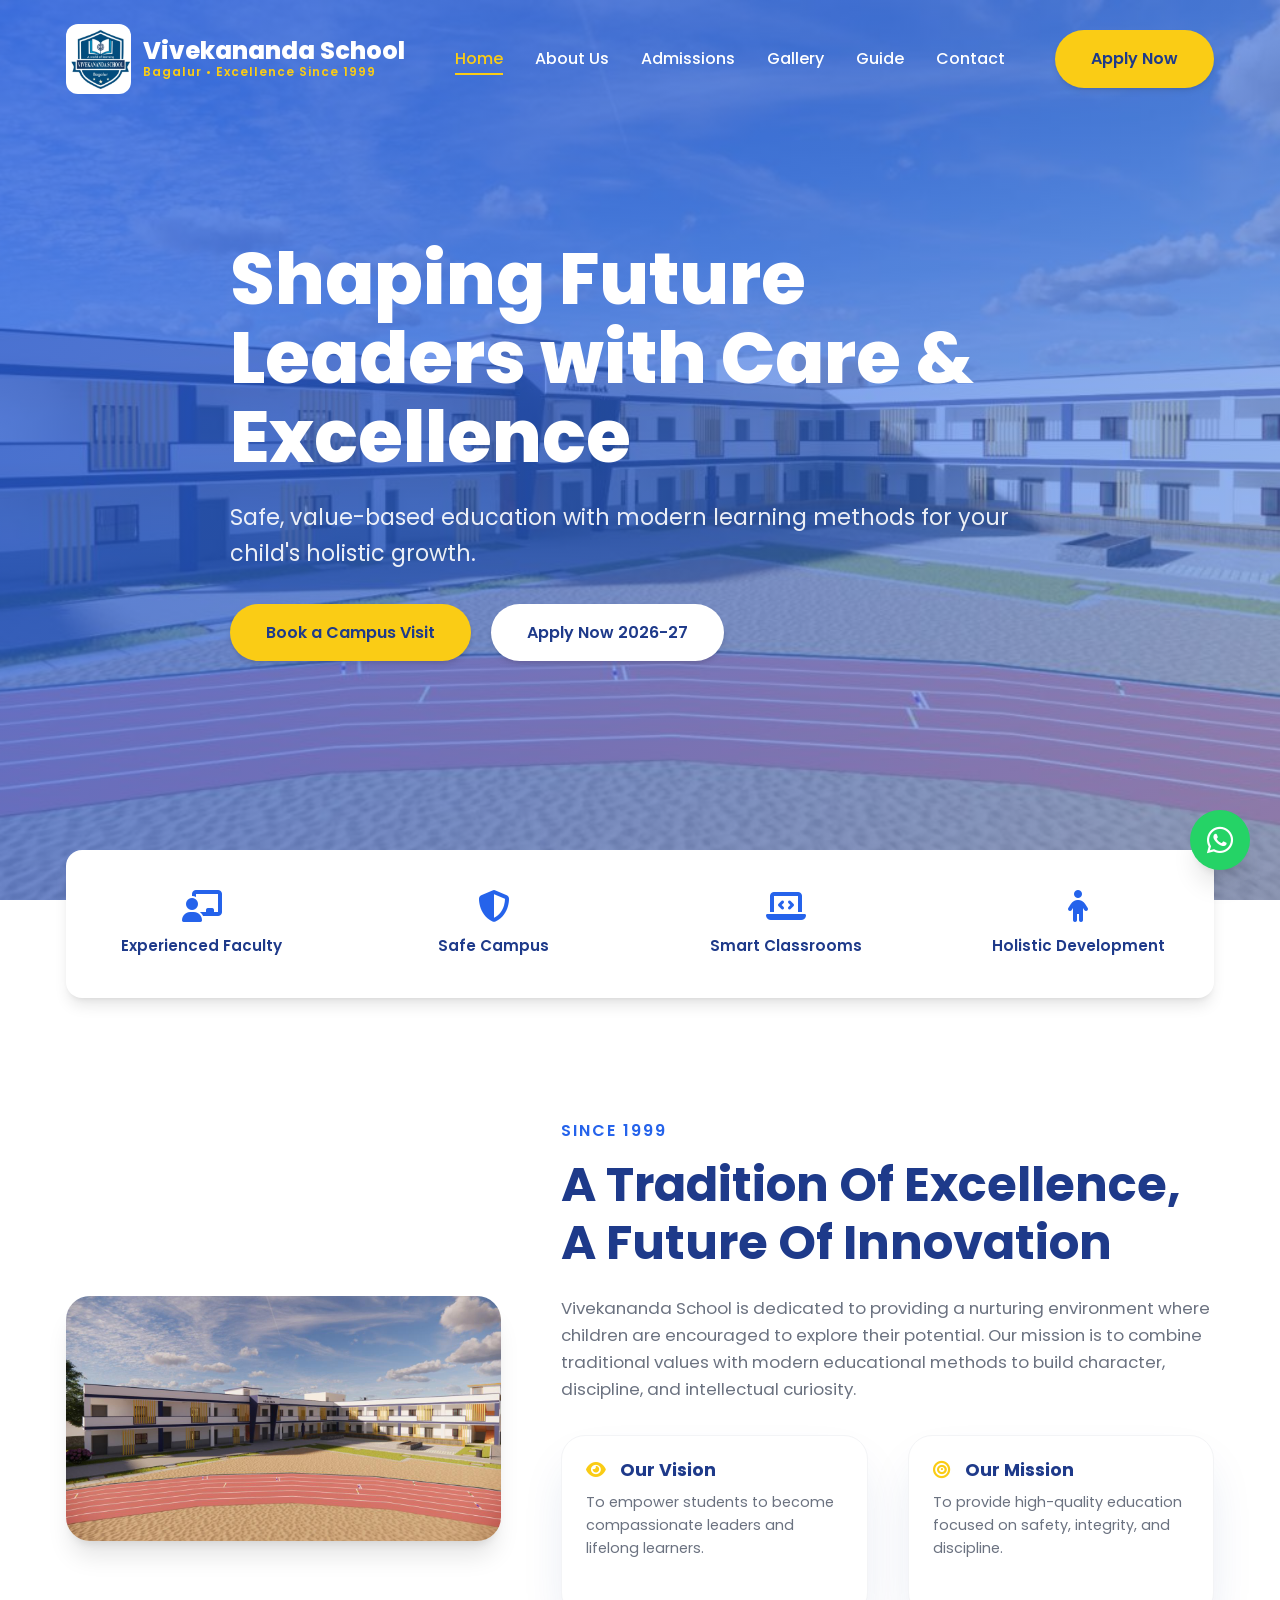
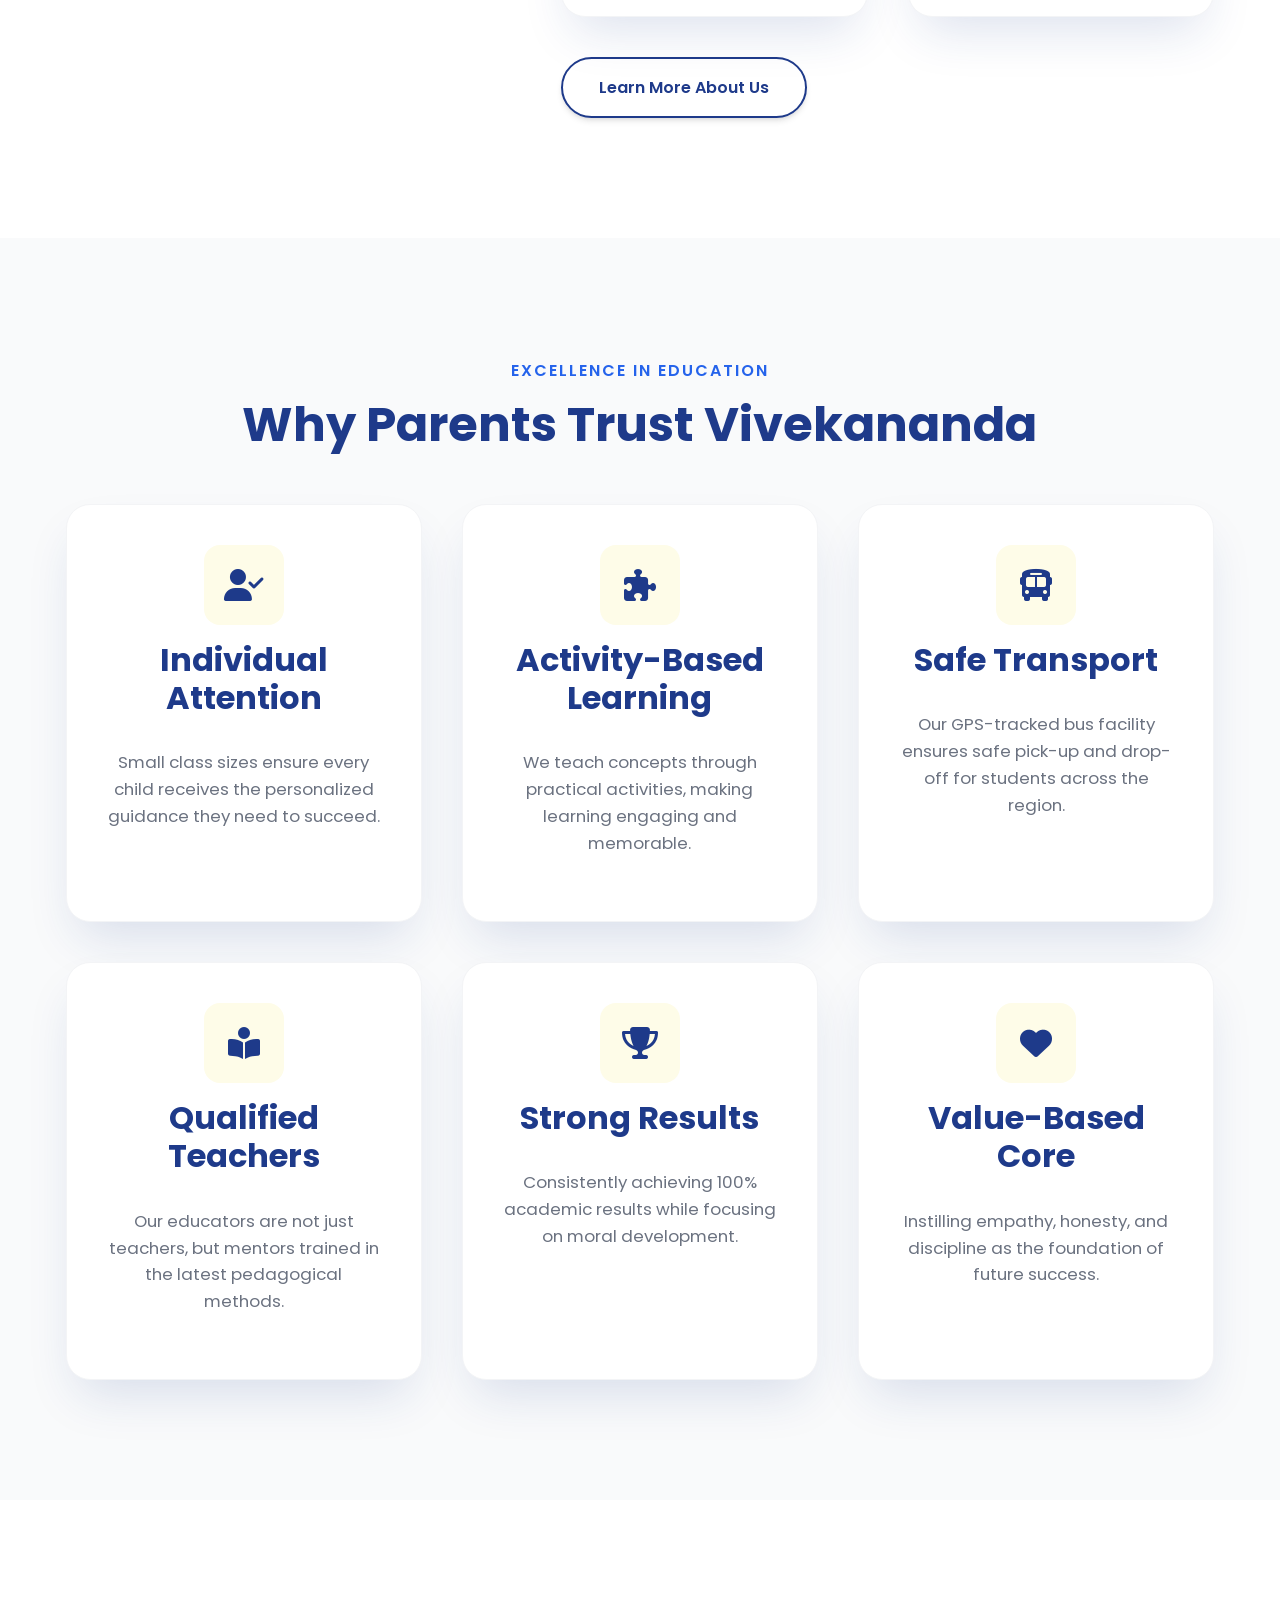
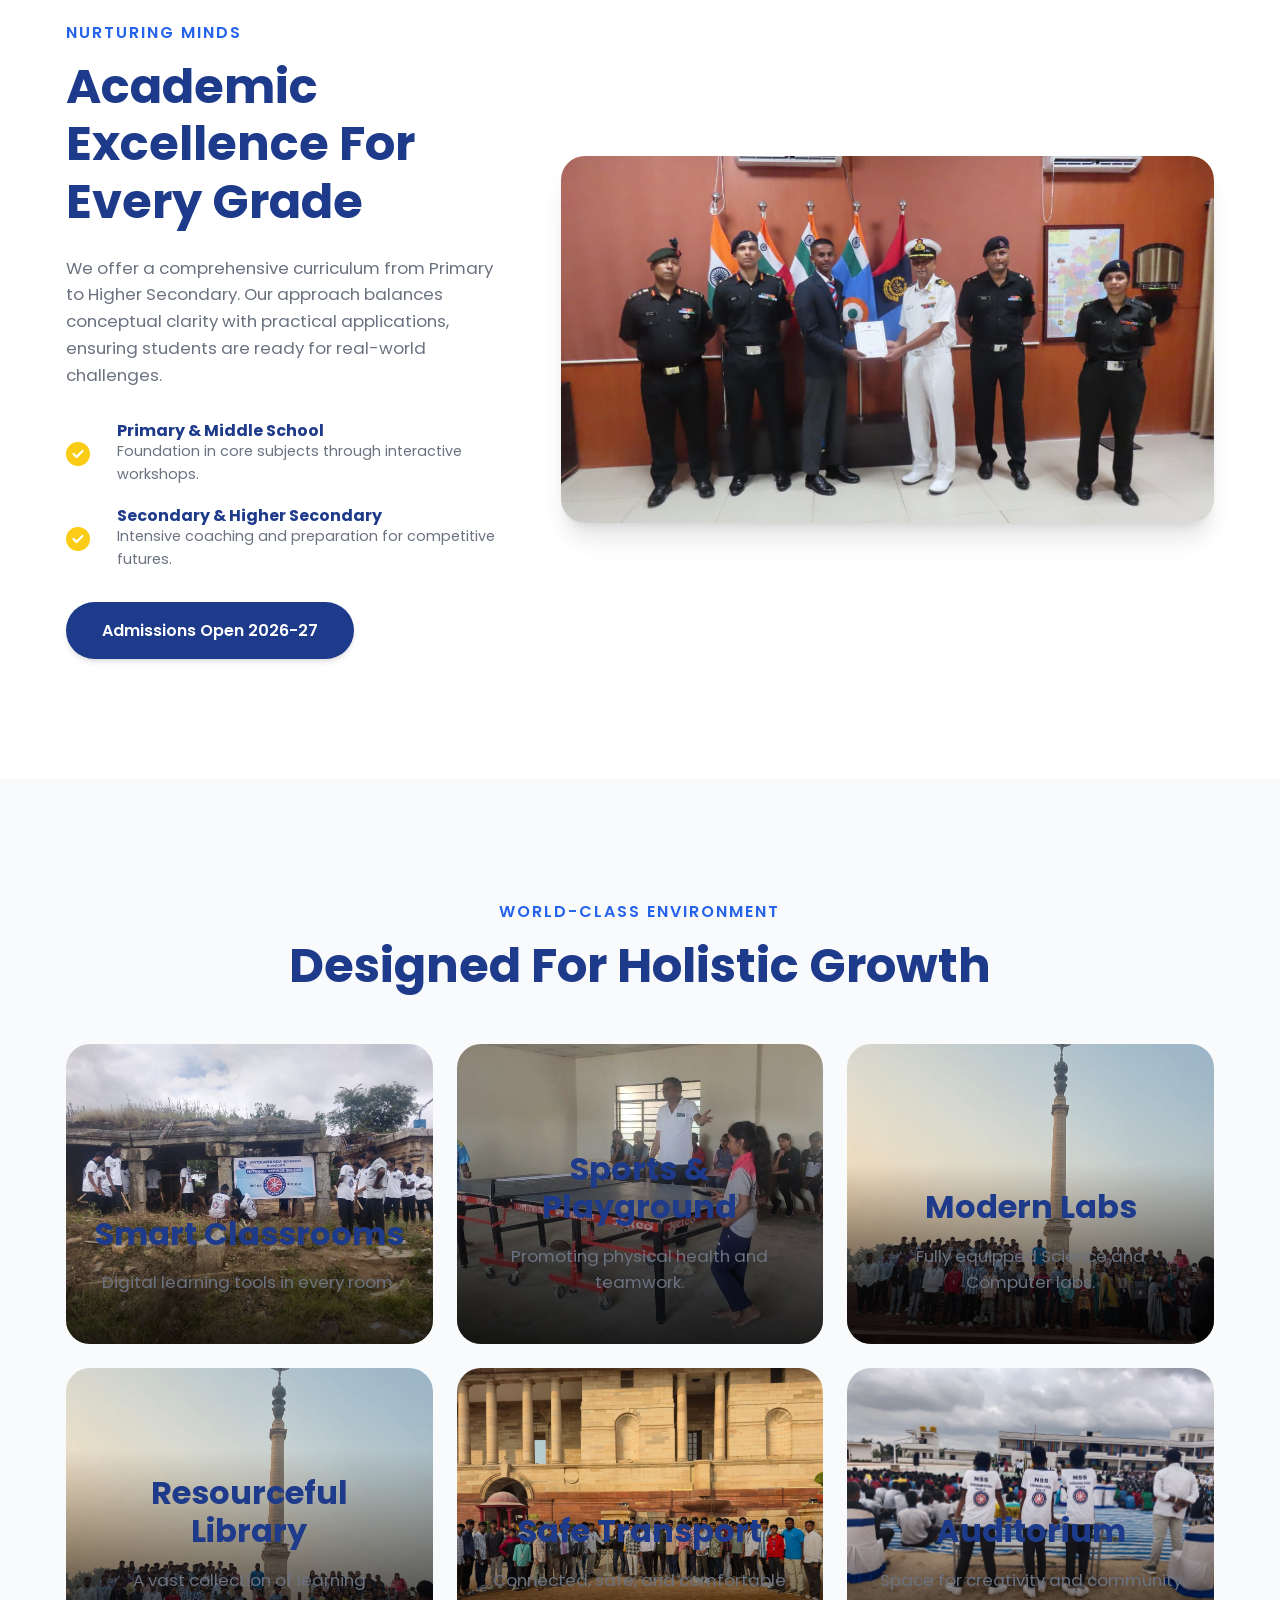
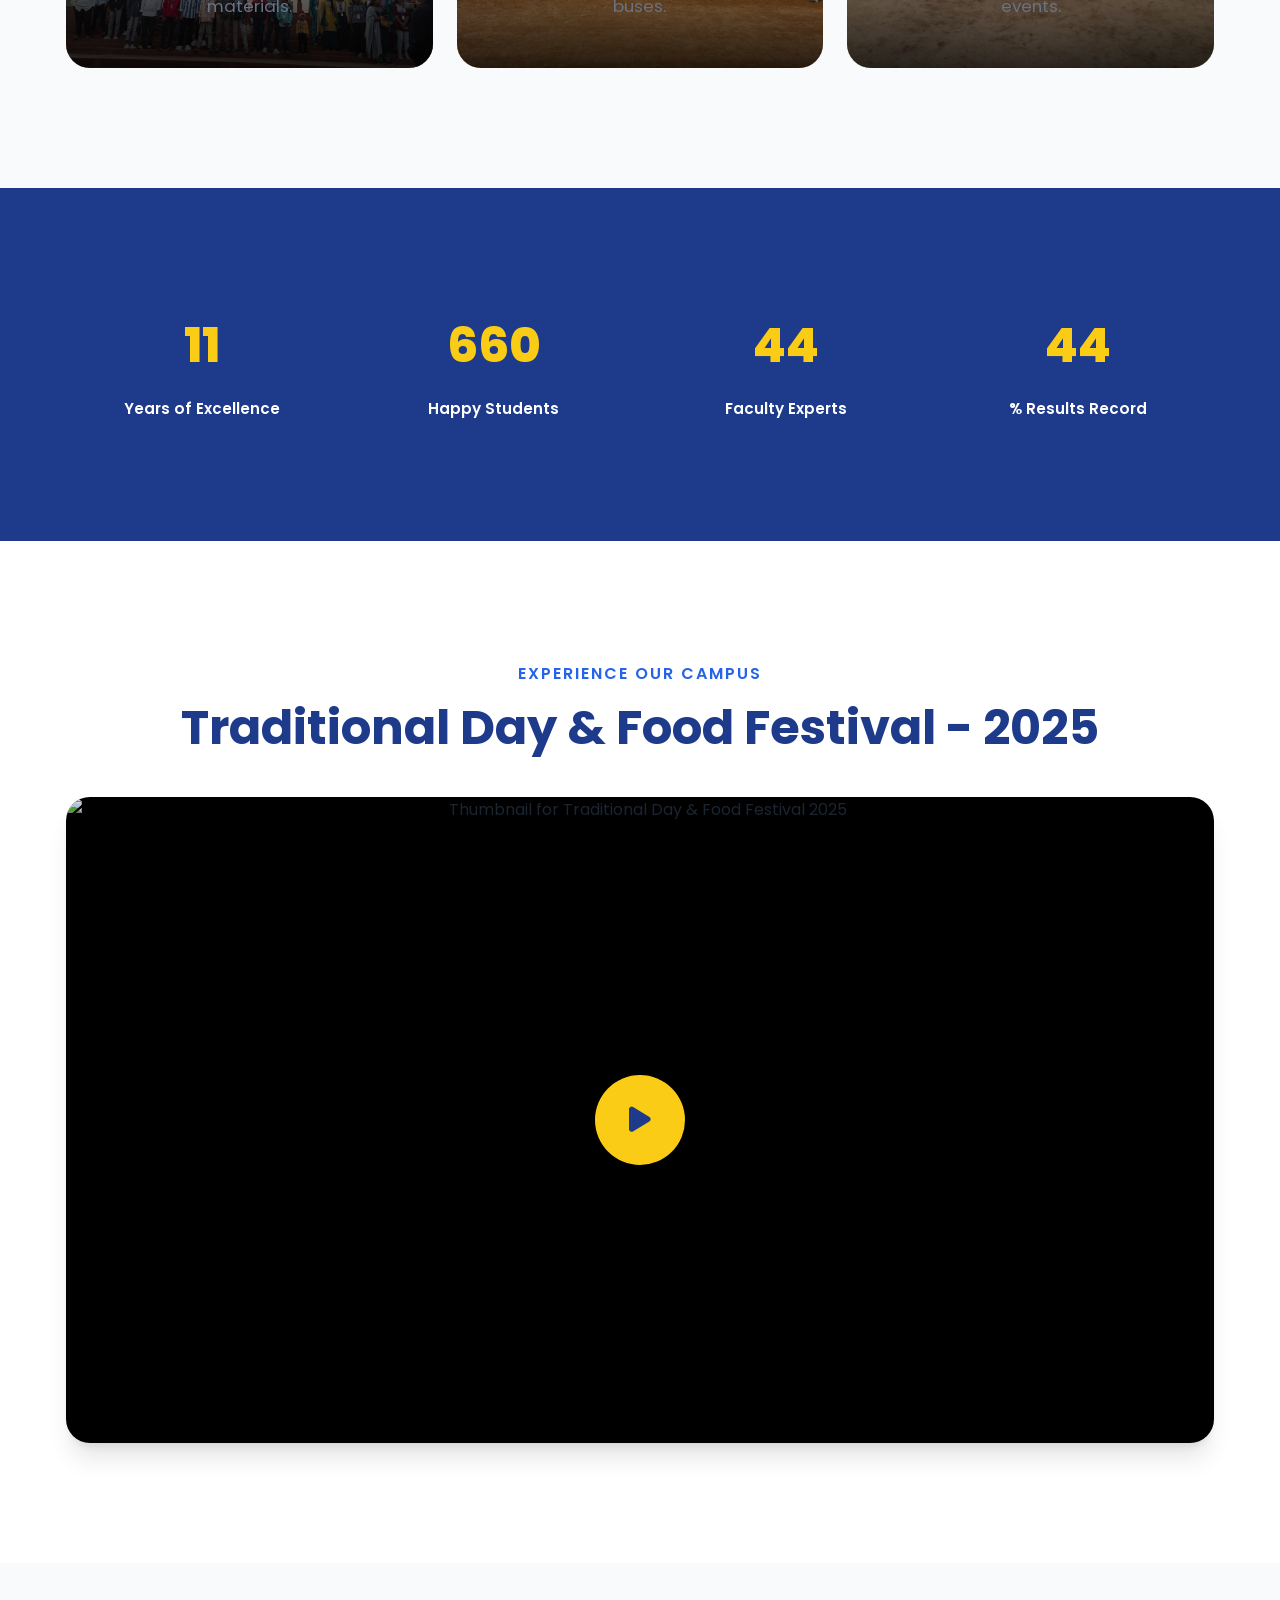
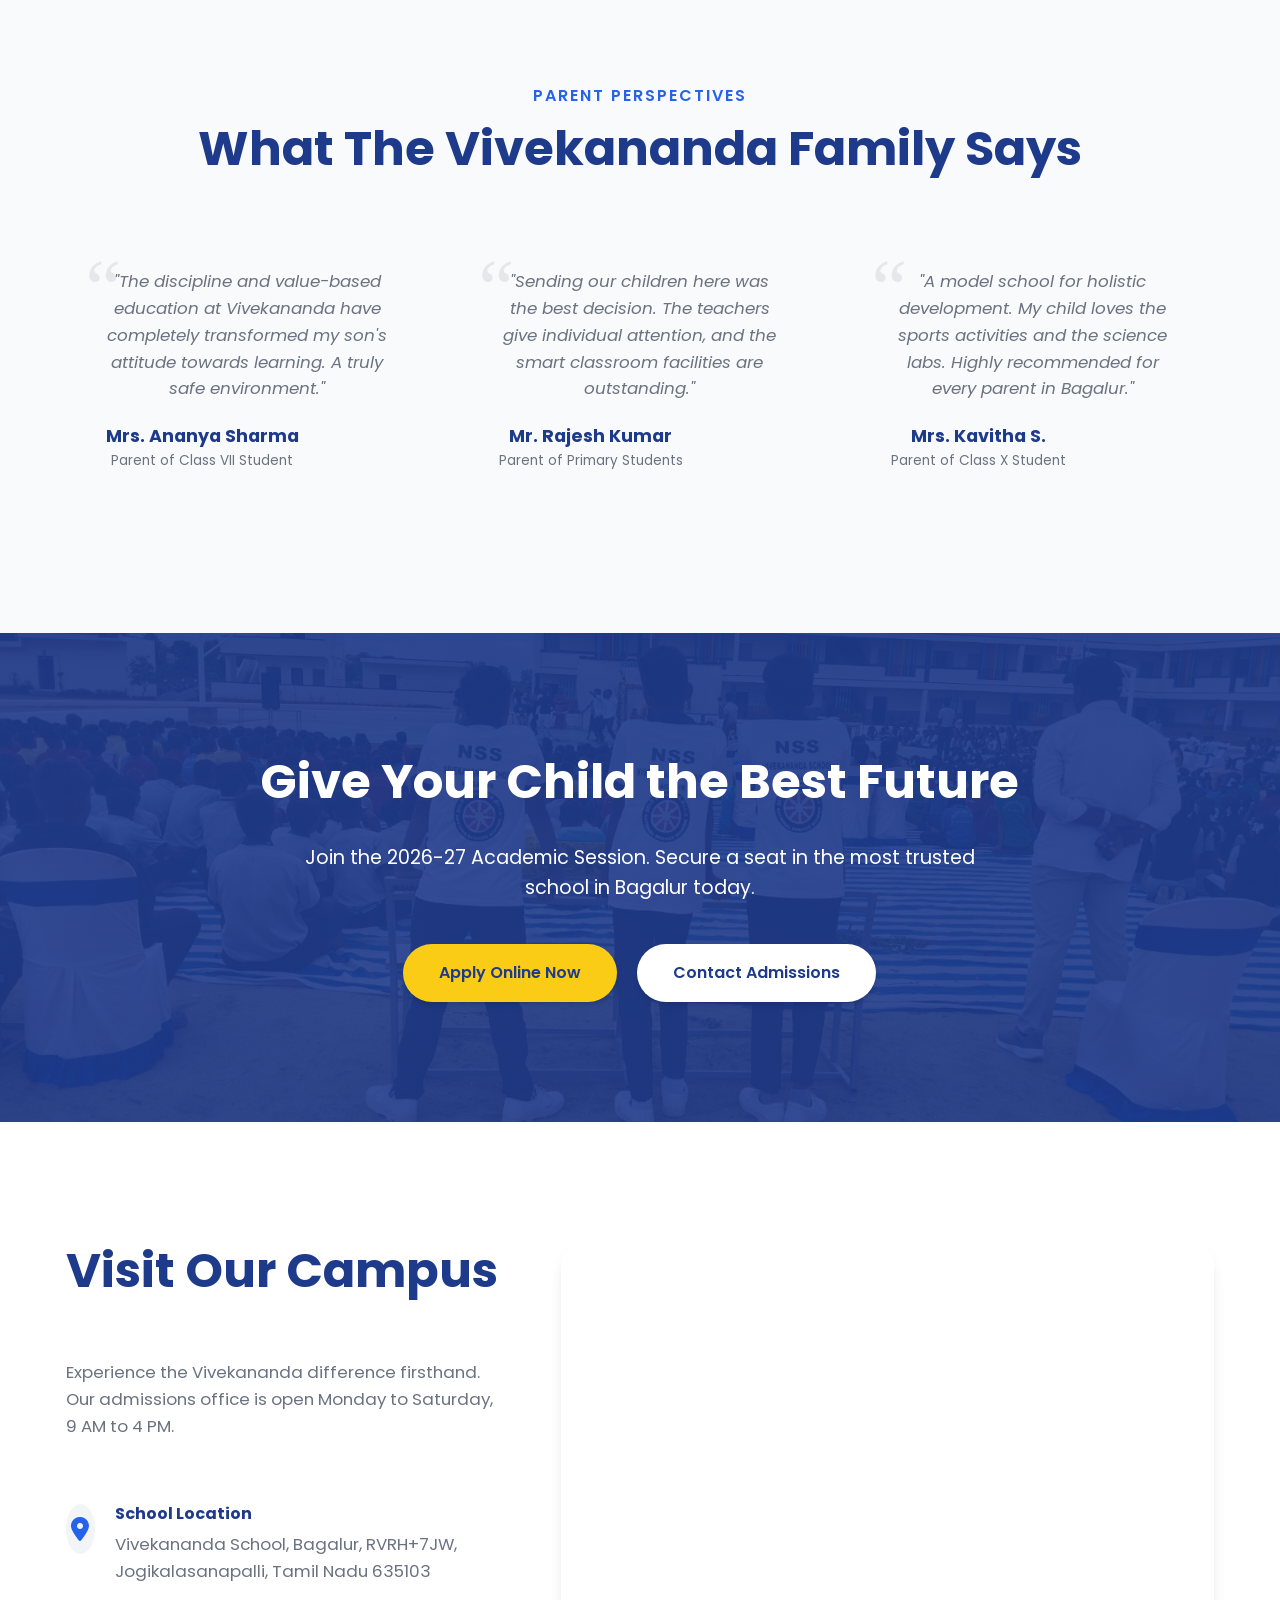
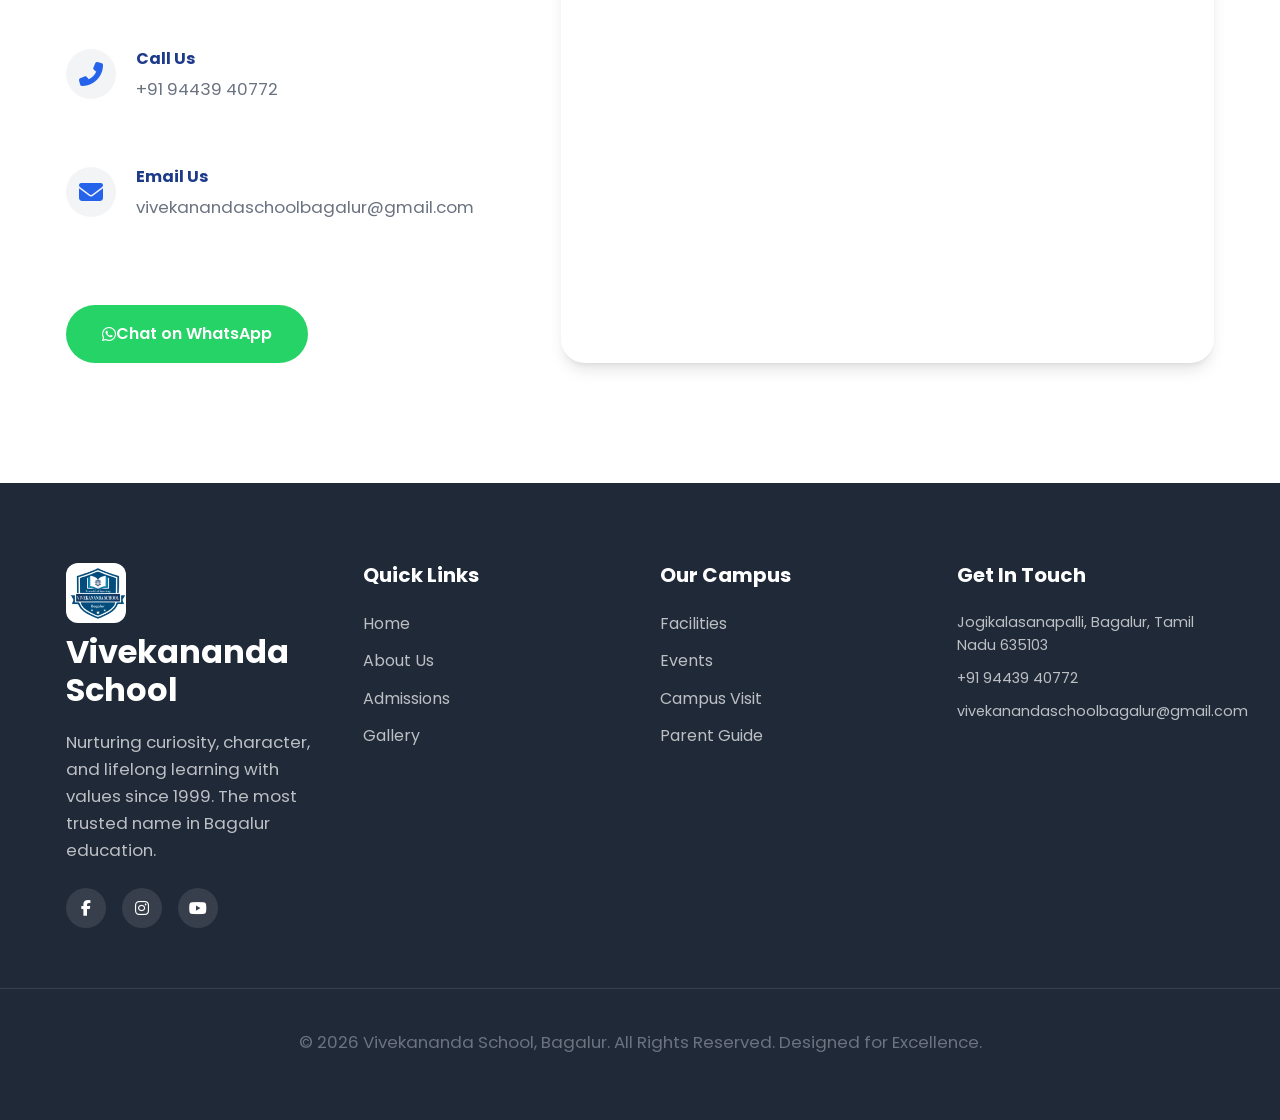
==== commit 6a6bd339: "nnn" ====
--- a/index.html
+++ b/index.html
@@ -56,6 +56,7 @@
                 <li><a href="about.html">About Us</a></li>
                 <li><a href="admissions.html">Admissions</a></li>
                 <li><a href="gallery.html">Gallery</a></li>
+                <li><a href="guide.html">Guide</a></li>
                 <li><a href="contact.html">Contact</a></li>
             </ul>
 
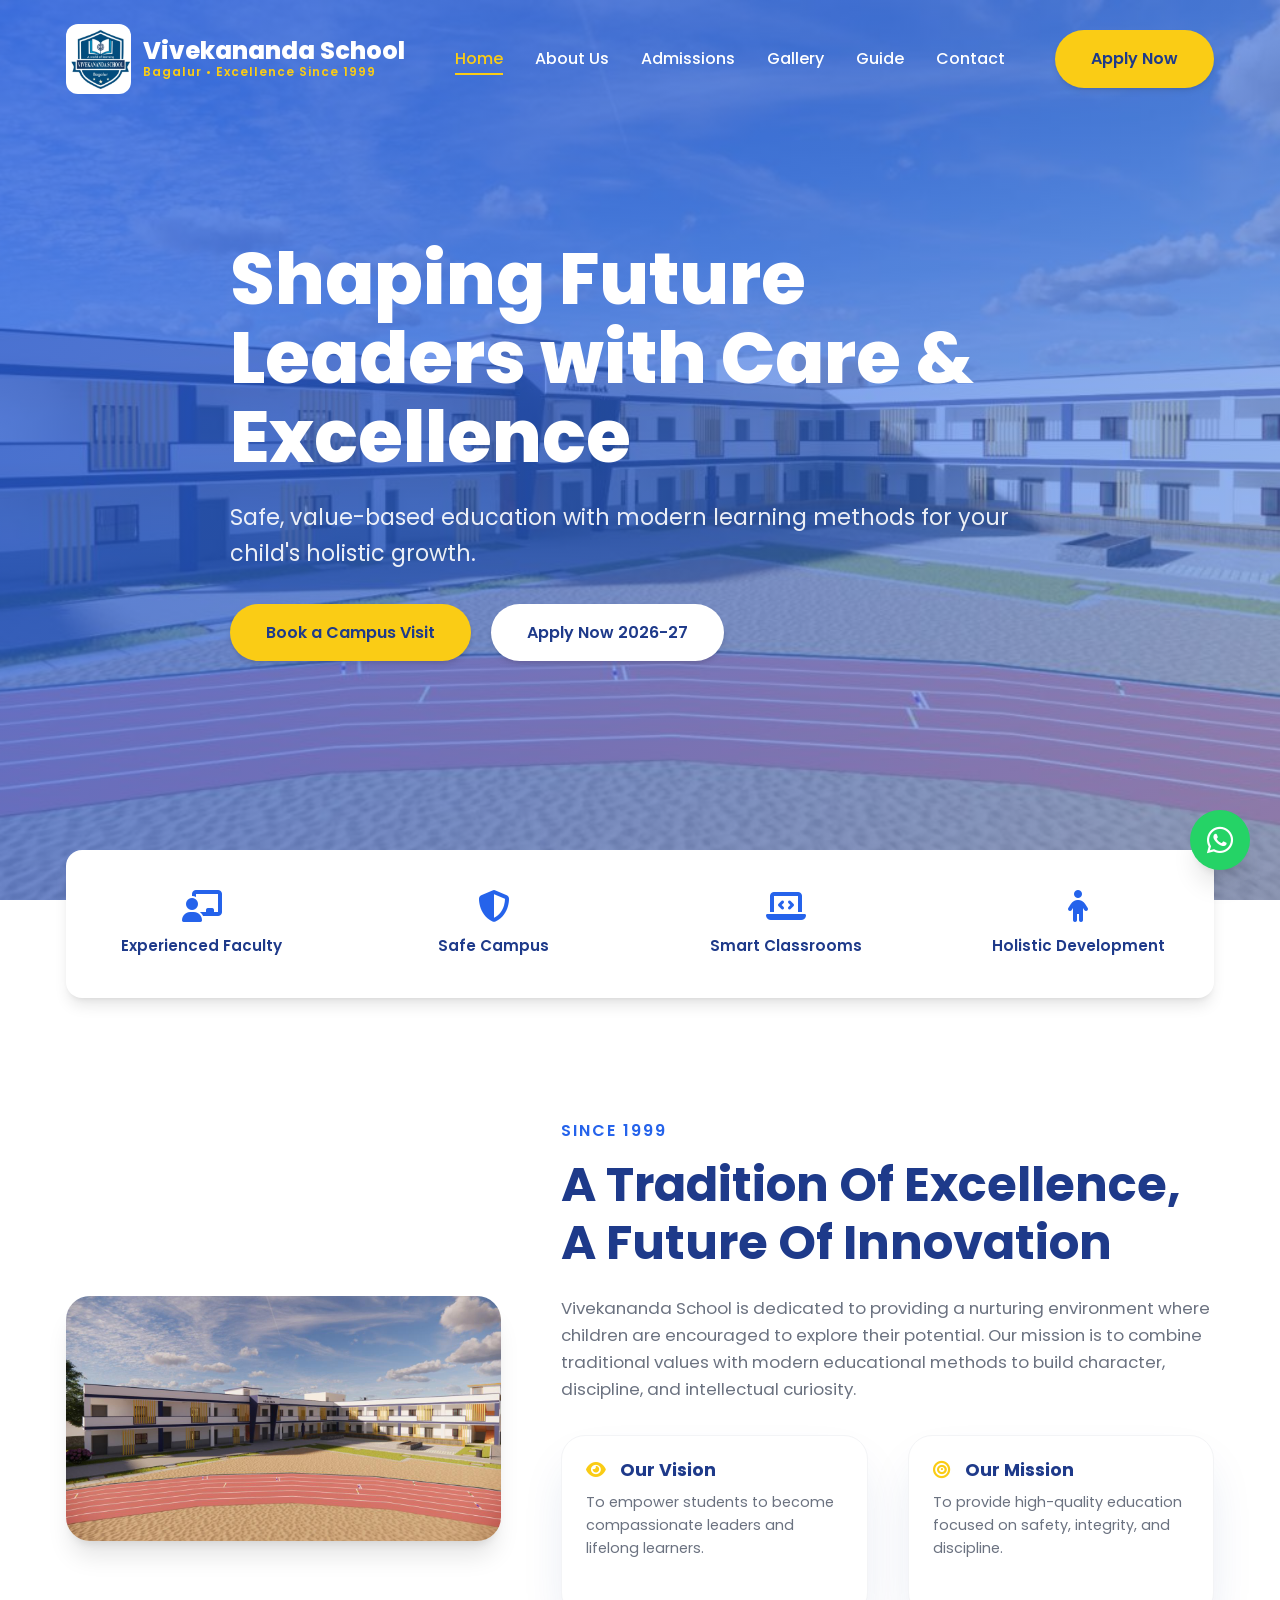
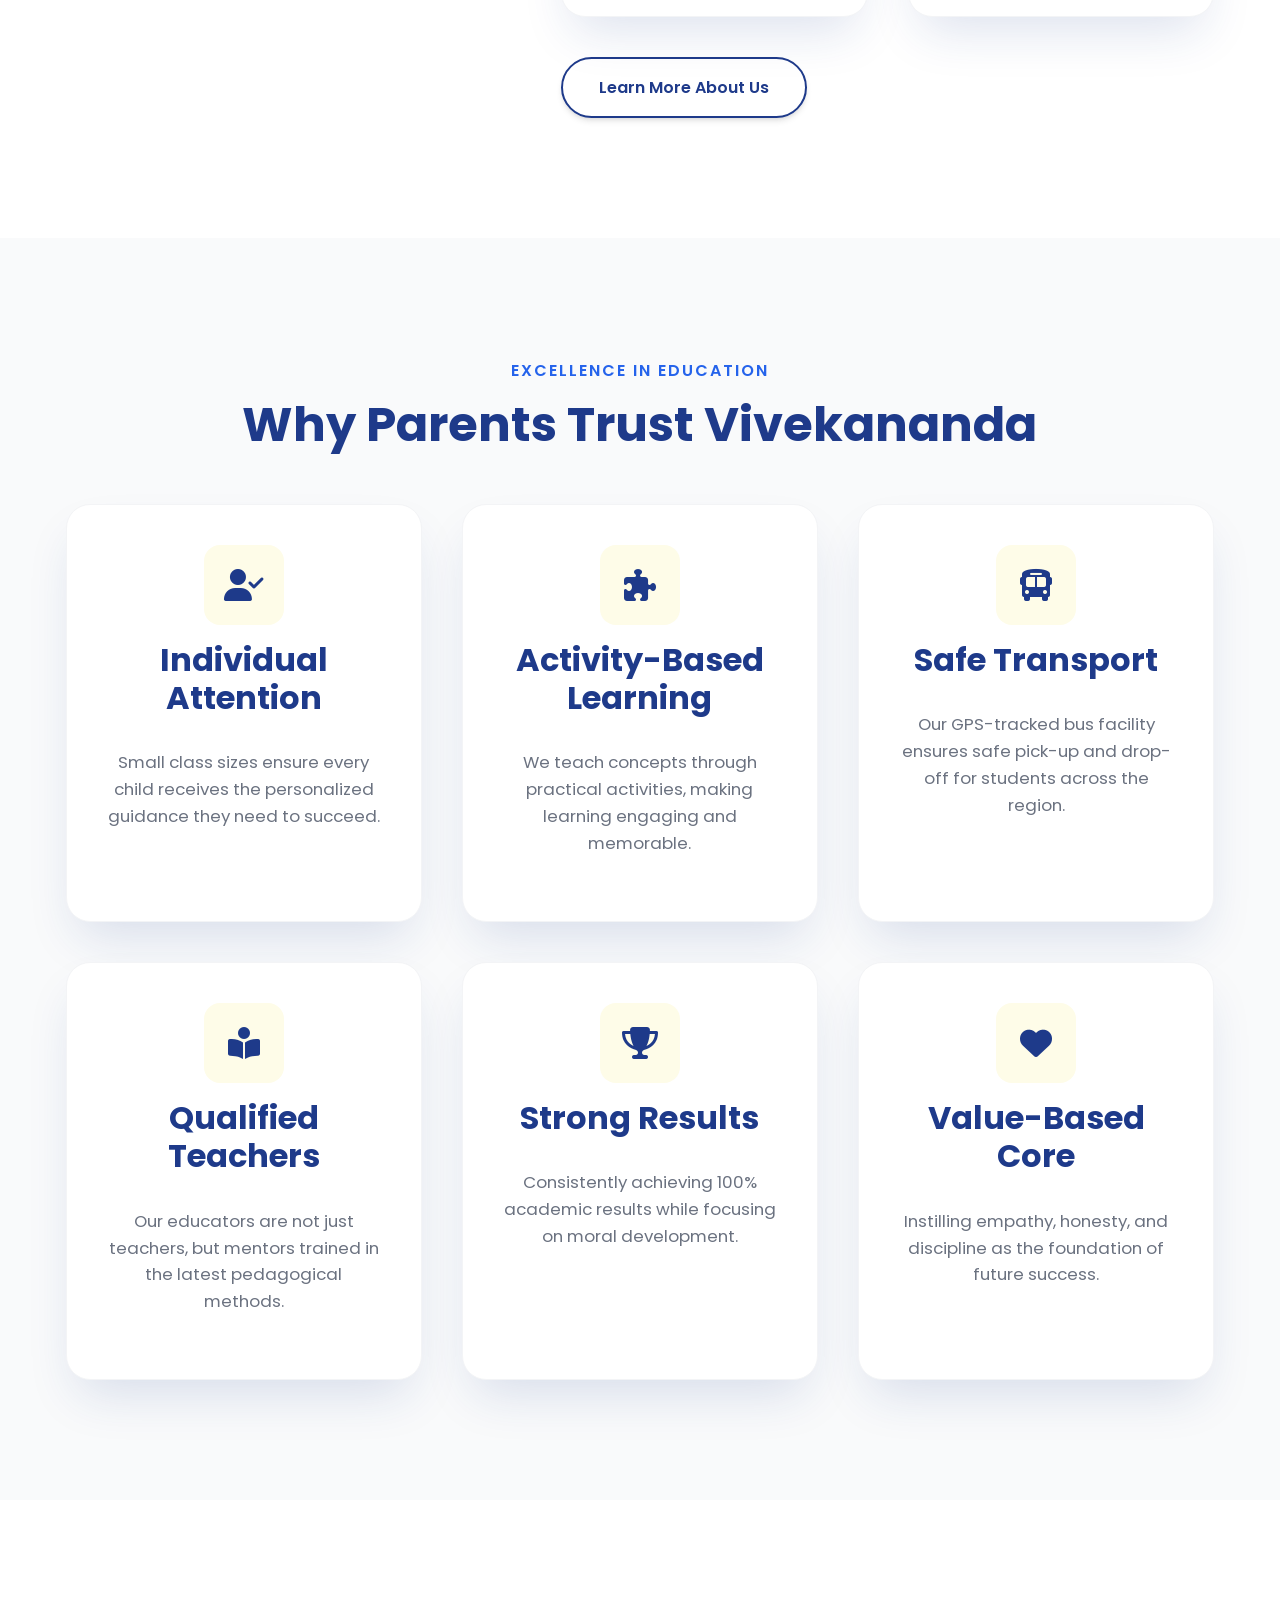
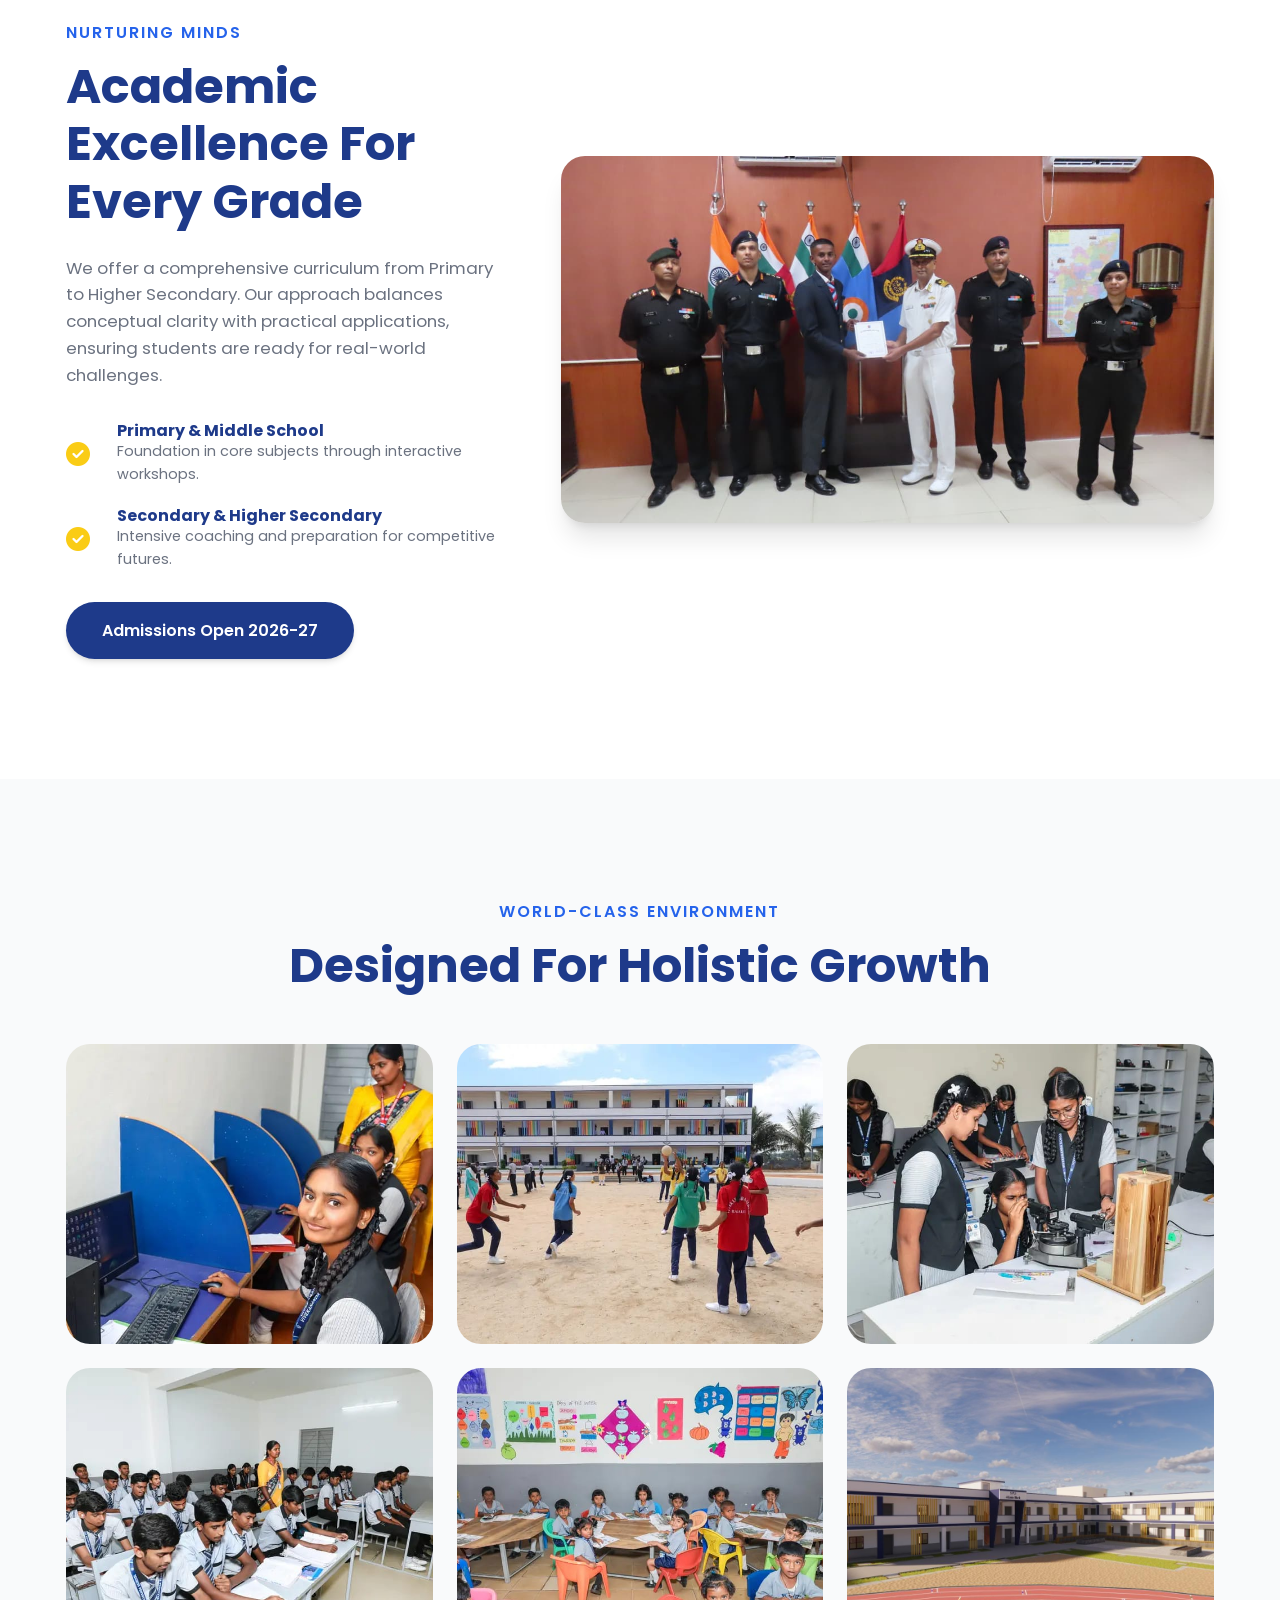
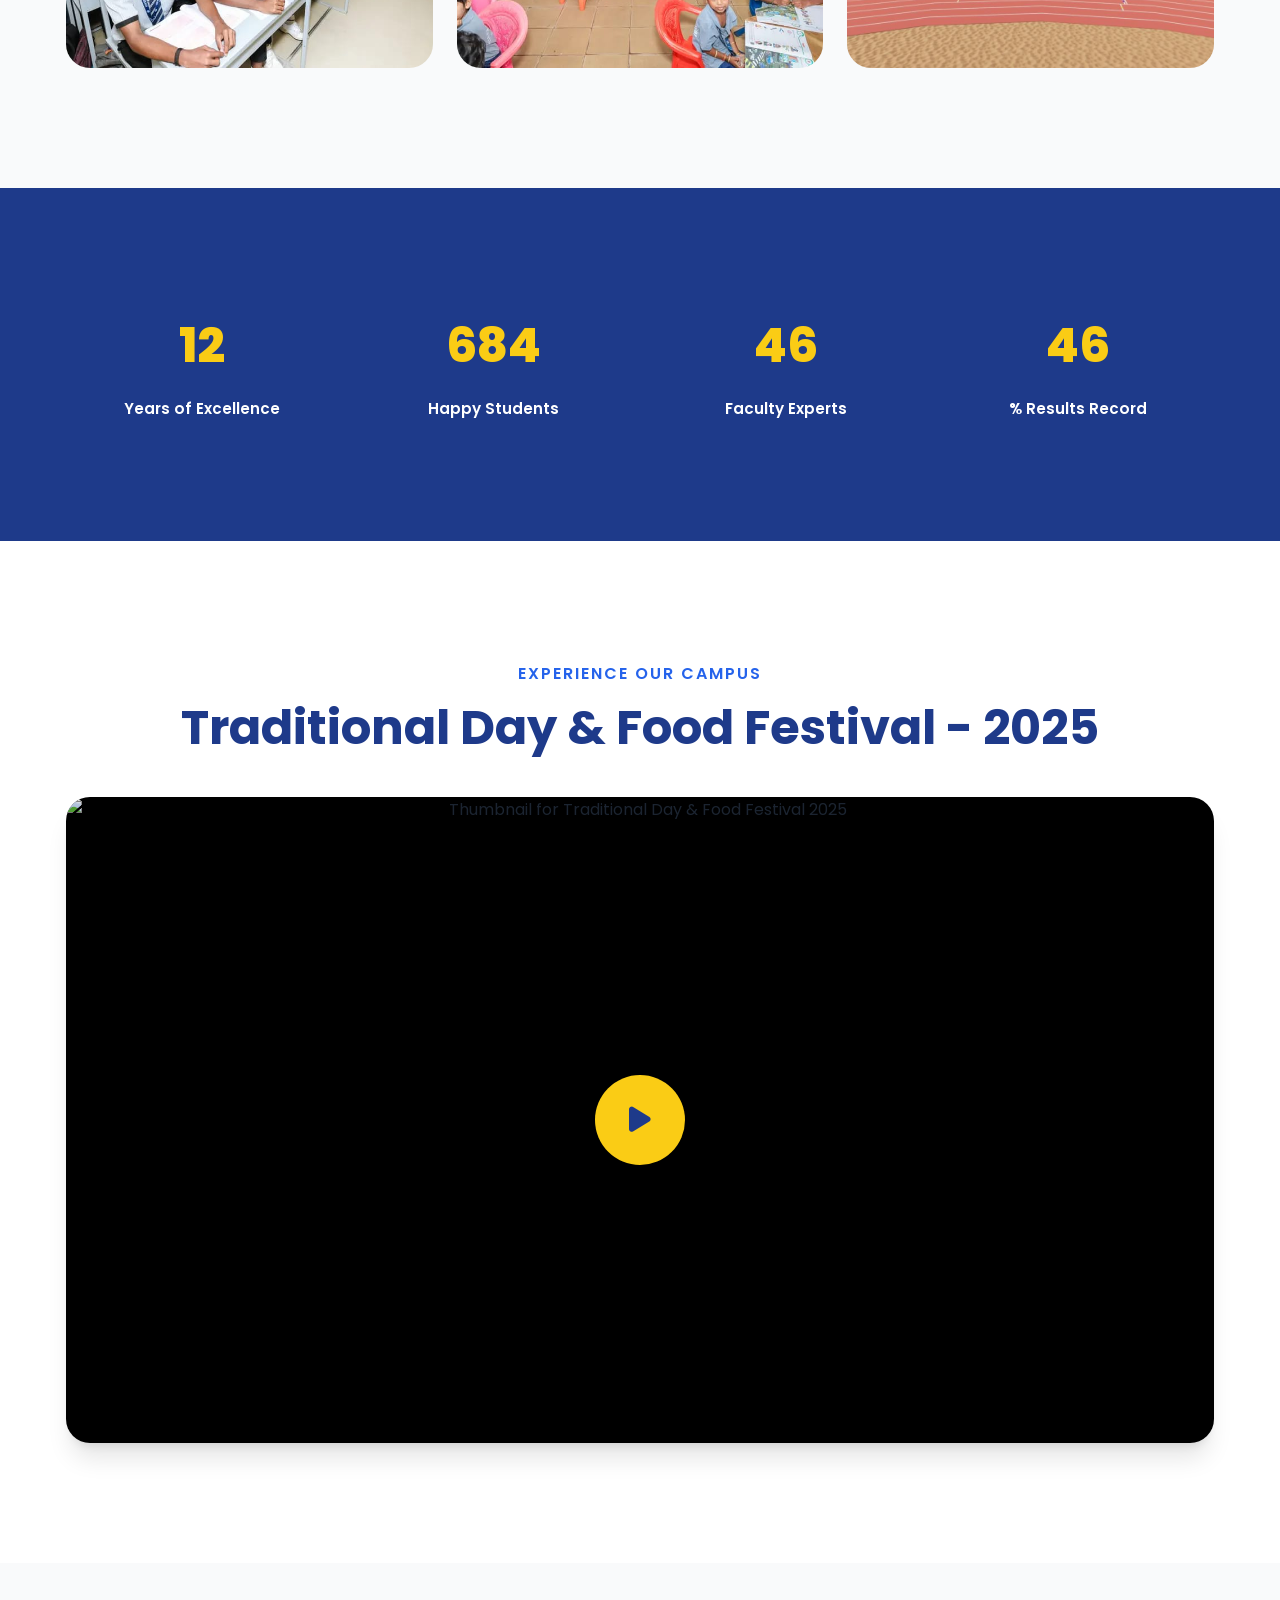
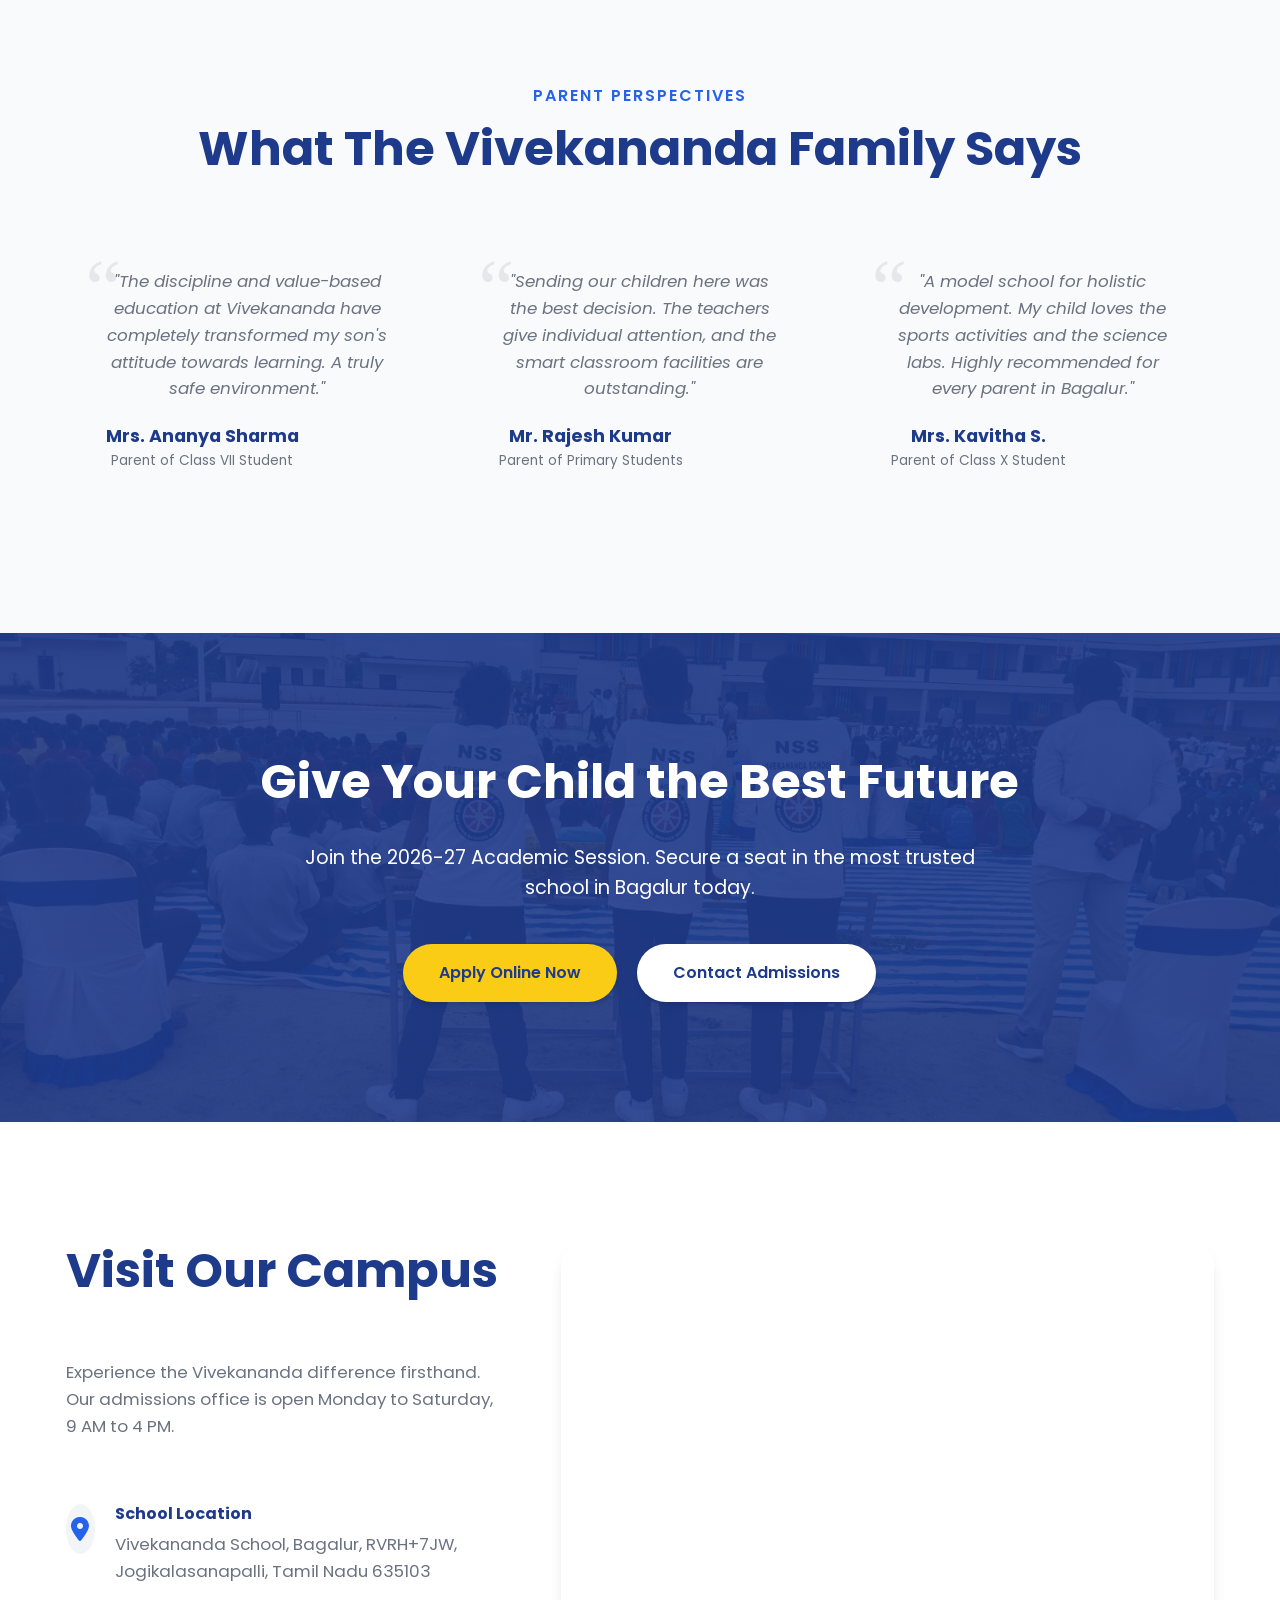
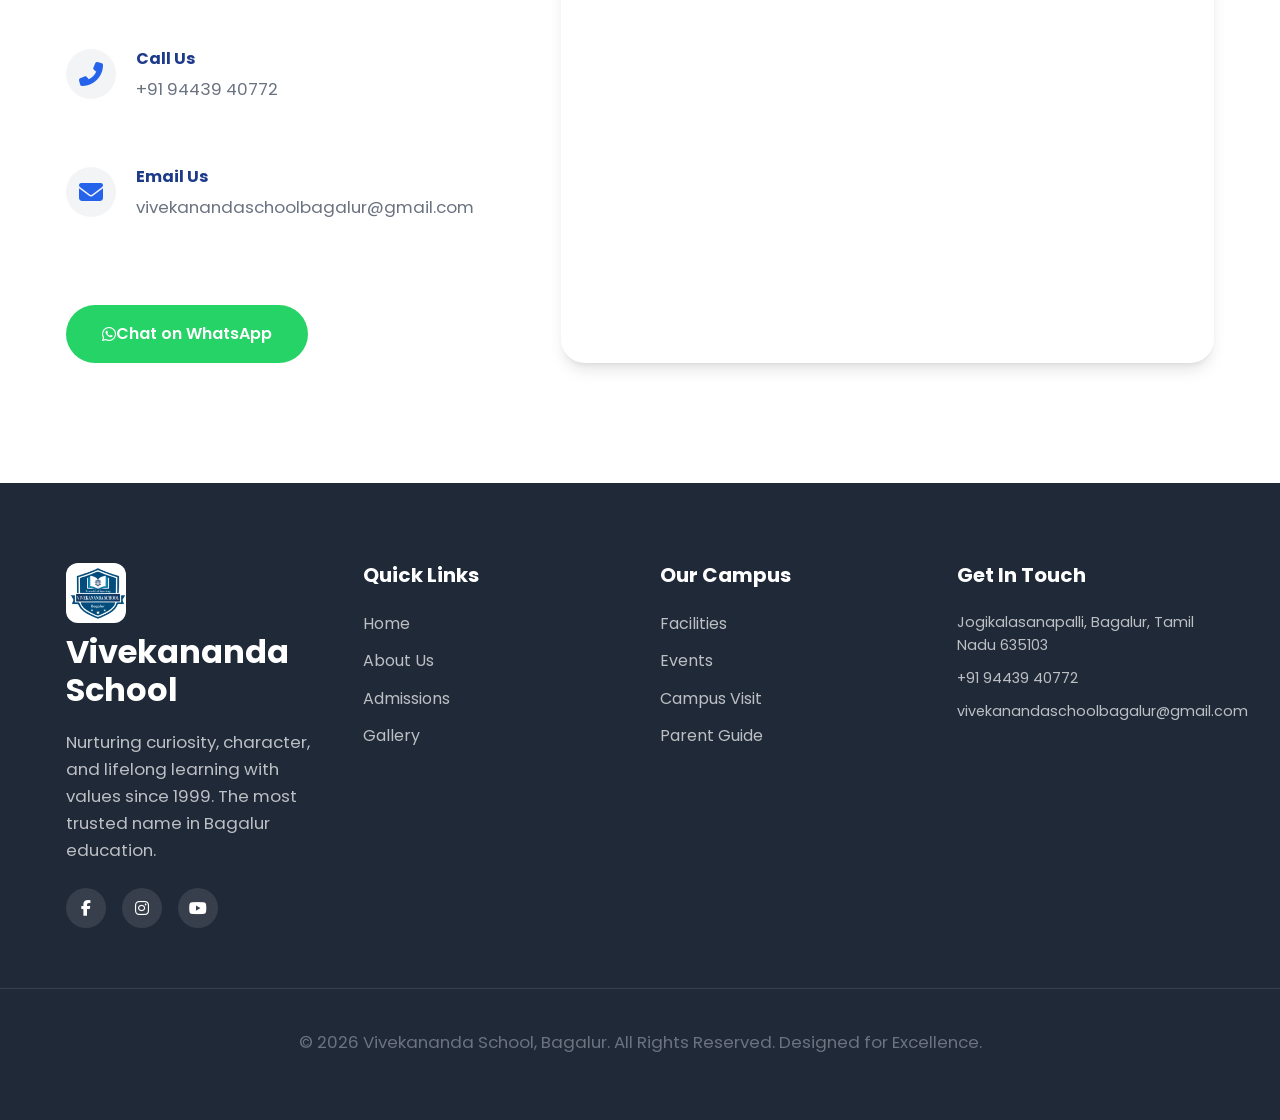
==== commit 49c8c3d3: "new update" ====
--- a/index.html
+++ b/index.html
@@ -211,45 +211,45 @@
             
             <div class="facilities-grid" style="margin-top: 50px;">
                 <div class="facility-item" data-reveal="fade-up">
-                    <img src="Images/Trip/Awareness3.jpeg" alt="Students learning in a modern smart classroom" loading="lazy" width="400" height="300">
+                    <img src="Images/facility/computer lab.jpeg" alt="Modern computer laboratory at Vivekananda School" loading="lazy" width="400" height="300">
+                    <div class="facility-overlay">
+                        <h3>Computer Lab</h3>
+                        <p>Advanced computing for every grade.</p>
+                    </div>
+                </div>
+                <div class="facility-item" data-reveal="fade-up" style="transition-delay: 0.1s;">
+                    <img src="Images/facility/ground.jpeg" alt="Large sports ground for outdoor activities" loading="lazy" width="400" height="300">
+                    <div class="facility-overlay">
+                        <h3>Sports & Playground</h3>
+                        <p>Dedicated space for over 10 different sports.</p>
+                    </div>
+                </div>
+                <div class="facility-item" data-reveal="fade-up" style="transition-delay: 0.2s;">
+                    <img src="Images/facility/laboratory.jpeg" alt="Fully equipped science laboratory" loading="lazy" width="400" height="300">
+                    <div class="facility-overlay">
+                        <h3>Modern Science Lab</h3>
+                        <p>Practical learning for Physics, Chemistry, and Biology.</p>
+                    </div>
+                </div>
+                <div class="facility-item" data-reveal="fade-up" style="transition-delay: 0.3s;">
+                    <img src="Images/facility/higher standard classroom.jpeg" alt="Smart classrooms with digital tools" loading="lazy" width="400" height="300">
                     <div class="facility-overlay">
                         <h3>Smart Classrooms</h3>
-                        <p>Digital learning tools in every room.</p>
-                    </div>
-                </div>
-                <div class="facility-item" data-reveal="fade-up" style="transition-delay: 0.1s;">
-                    <img src="Images/Trip/sport2.jpeg" alt="School playground and sports facilities" loading="lazy" width="400" height="300">
-                    <div class="facility-overlay">
-                        <h3>Sports & Playground</h3>
-                        <p>Promoting physical health and teamwork.</p>
-                    </div>
-                </div>
-                <div class="facility-item" data-reveal="fade-up" style="transition-delay: 0.2s;">
-                    <img src="Images/Trip/trip1.jpeg" alt="Science laboratory with modern equipment" style="object-position: center;" loading="lazy" width="400" height="300">
-                    <div class="facility-overlay">
-                        <h3>Modern Labs</h3>
-                        <p>Fully equipped Science and Computer labs.</p>
-                    </div>
-                </div>
-                <div class="facility-item" data-reveal="fade-up" style="transition-delay: 0.3s;">
-                    <img src="Images/Trip/trip1.jpeg" alt="Well-stocked school library" loading="lazy" width="400" height="300">
-                    <div class="facility-overlay">
-                        <h3>Resourceful Library</h3>
-                        <p>A vast collection of learning materials.</p>
+                        <p>Digital interactive whiteboards in every room.</p>
                     </div>
                 </div>
                 <div class="facility-item" data-reveal="fade-up" style="transition-delay: 0.4s;">
-                    <img src="Images/Trip/trip6.jpeg" alt="GPS-tracked school bus for safe transport" loading="lazy" width="400" height="300">
-                    <div class="facility-overlay">
-                        <h3>Safe Transport</h3>
-                        <p>Connected, safe, and comfortable buses.</p>
+                    <img src="Images/facility/kindergarden classroom 2.jpeg" alt="Colorful and safe kindergarten wing" loading="lazy" width="400" height="300">
+                    <div class="facility-overlay">
+                        <h3>Kindergarten Wing</h3>
+                        <p>Safe, colorful, and engaging play-based learning center.</p>
                     </div>
                 </div>
                 <div class="facility-item" data-reveal="fade-up" style="transition-delay: 0.5s;">
-                    <img src="Images/Trip/Awareness2.jpeg" alt="School auditorium for events and performances" loading="lazy" width="400" height="300">
-                    <div class="facility-overlay">
-                        <h3>Auditorium</h3>
-                        <p>Space for creativity and community events.</p>
+                    <img src="Images/School Image.jpeg" alt="The front view of Vivekananda School campus" loading="lazy" width="400" height="300">
+                    <div class="facility-overlay">
+                        <h3>Vast Green Campus</h3>
+                        <p>Located in the heart of nature at Bagalur.</p>
                     </div>
                 </div>
             </div>
--- a/assets/css/style.css
+++ b/assets/css/style.css
@@ -377,7 +377,8 @@
     
     .mobile-toggle { display: block; }
 
-    .header-actions { display: none; }
+    .header-actions .btn { display: none; }
+    .header-actions { display: flex; align-items: center; }
 
     @keyframes slideDown {
         from { opacity: 0; transform: translateY(-10px); }
@@ -556,6 +557,7 @@
     border-radius: var(--radius-lg);
     overflow: hidden;
     height: 300px;
+    cursor: pointer;
 }
 
 .facility-item img {
@@ -563,6 +565,19 @@
     height: 100%;
     object-fit: cover;
     transition: var(--transition);
+}
+
+.facility-item::after {
+    content: '';
+    position: absolute;
+    top: 0;
+    left: 0;
+    width: 100%;
+    height: 100%;
+    background: rgba(30, 58, 138, 0.5); /* Premium Light Blue Shade */
+    opacity: 0;
+    transition: var(--transition);
+    z-index: 1;
 }
 
 .facility-overlay {
@@ -571,13 +586,29 @@
     left: 0;
     width: 100%;
     padding: 24px;
-    background: linear-gradient(to top, rgba(0,0,0,0.8), transparent);
+    background: linear-gradient(to top, rgba(0,0,0,0.9), transparent);
     color: white;
     transition: var(--transition);
-}
-
-.facility-item:hover img { transform: scale(1.1); }
-.facility-item:hover .facility-overlay { padding-bottom: 40px; }
+    z-index: 2;
+    opacity: 0;
+    transform: translateY(20px);
+}
+
+.facility-item:hover img, 
+.facility-item:active img { 
+    transform: scale(1.1); 
+}
+
+.facility-item:hover::after,
+.facility-item:active::after {
+    opacity: 1;
+}
+
+.facility-item:hover .facility-overlay,
+.facility-item:active .facility-overlay { 
+    opacity: 1;
+    transform: translateY(0);
+}
 
 /* Gallery Section */
 .gallery-grid {
@@ -780,3 +811,59 @@
     opacity: 1;
     transform: translateY(0);
 }
+
+/* Success Modal */
+.modal-backdrop {
+    position: fixed;
+    top: 0;
+    left: 0;
+    width: 100%;
+    height: 100%;
+    background: rgba(30, 58, 138, 0.4);
+    backdrop-filter: blur(8px);
+    display: none;
+    align-items: center;
+    justify-content: center;
+    z-index: 2000;
+    padding: 20px;
+}
+
+.modal-content {
+    background: white;
+    padding: 50px 30px;
+    border-radius: 24px;
+    text-align: center;
+    max-width: 450px;
+    width: 100%;
+    box-shadow: 0 25px 50px -12px rgba(0, 0, 0, 0.25);
+    transform: translateY(30px);
+    transition: all 0.5s cubic-bezier(0.175, 0.885, 0.32, 1.275);
+    opacity: 0;
+}
+
+.modal-backdrop.active { display: flex; }
+.modal-backdrop.active .modal-content { transform: translateY(0); opacity: 1; }
+
+.success-icon {
+    width: 100px;
+    height: 100px;
+    background: #E8F5E9;
+    color: #2E7D32;
+    font-size: 3.5rem;
+    display: flex;
+    align-items: center;
+    justify-content: center;
+    border-radius: 50%;
+    margin: 0 auto 24px;
+    animation: bounceIn 0.8s both;
+}
+
+@keyframes bounceIn {
+    0% { transform: scale(0.3); opacity: 0; }
+    50% { transform: scale(1.05); opacity: 1; }
+    70% { transform: scale(0.9); }
+    100% { transform: scale(1); }
+}
+
+.modal-content h2 { color: var(--primary); margin-bottom: 15px; }
+.modal-content p { color: var(--text-muted); margin-bottom: 30px; }
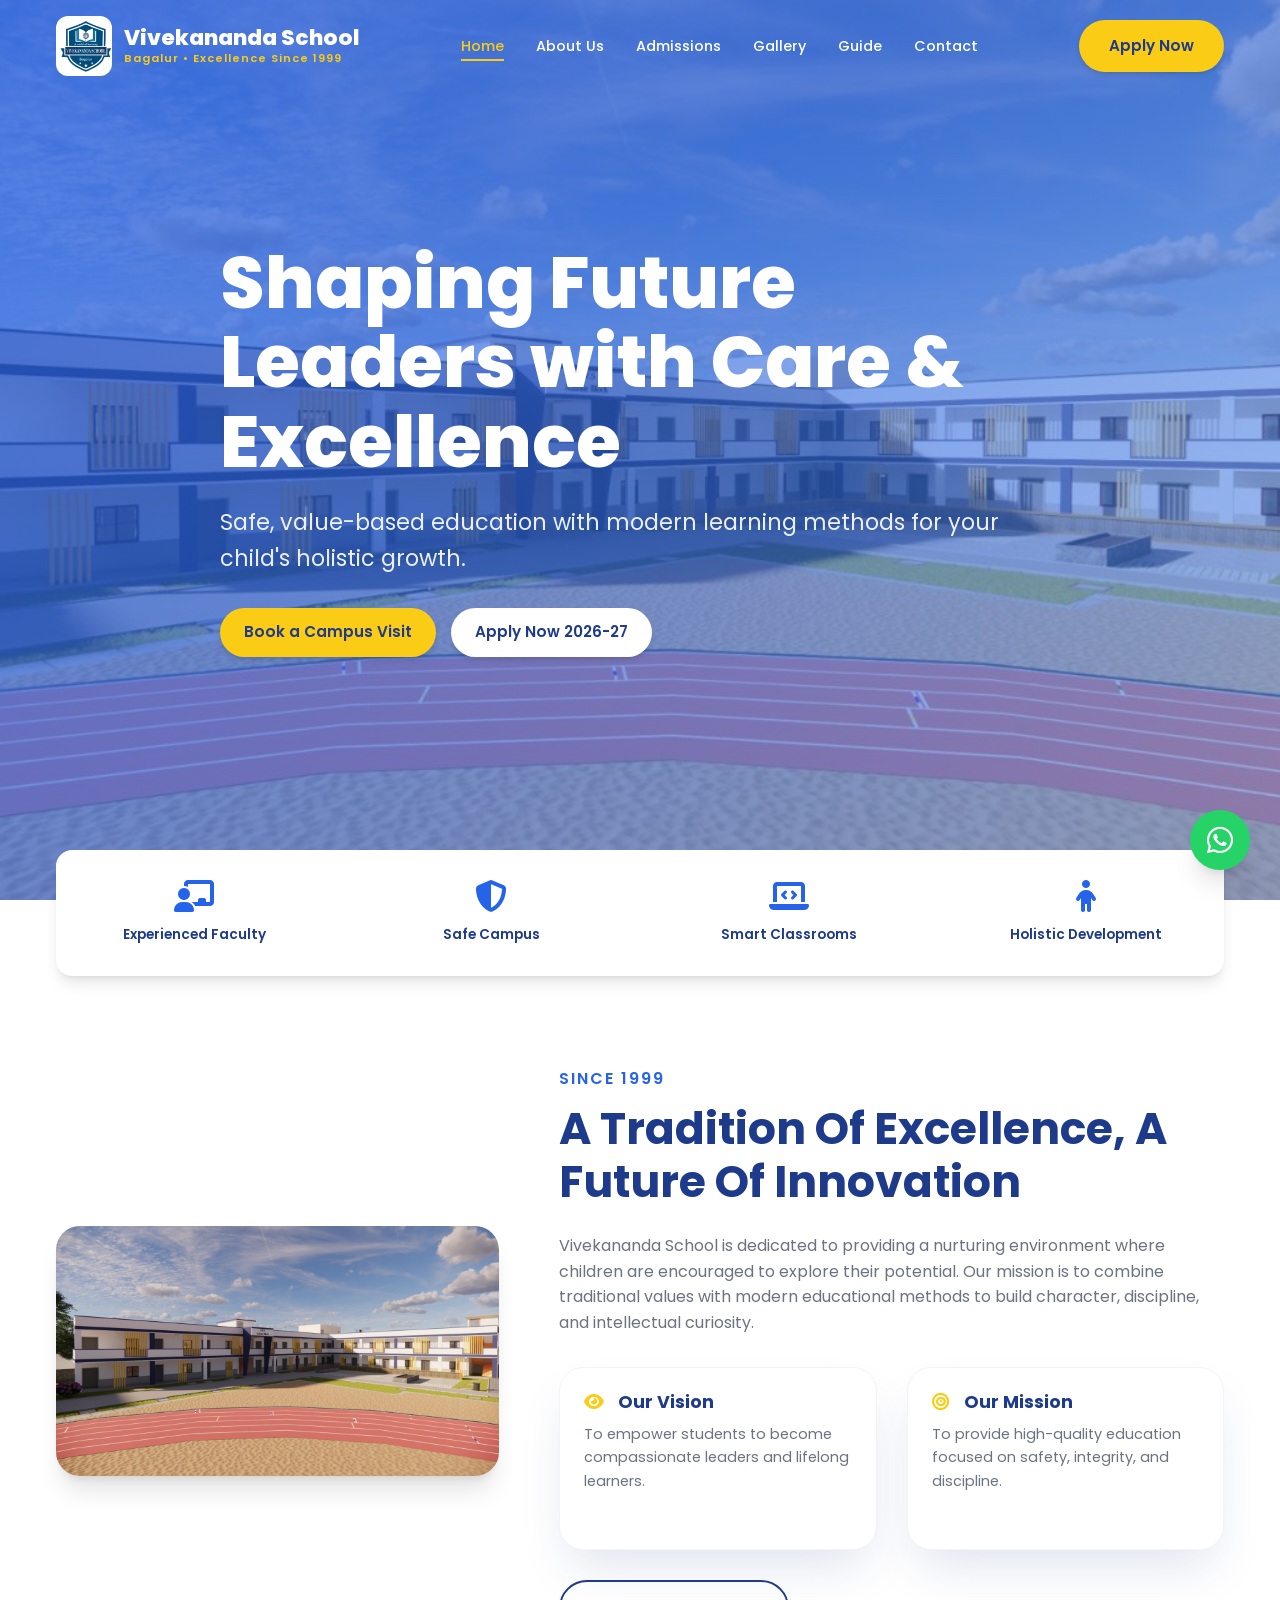
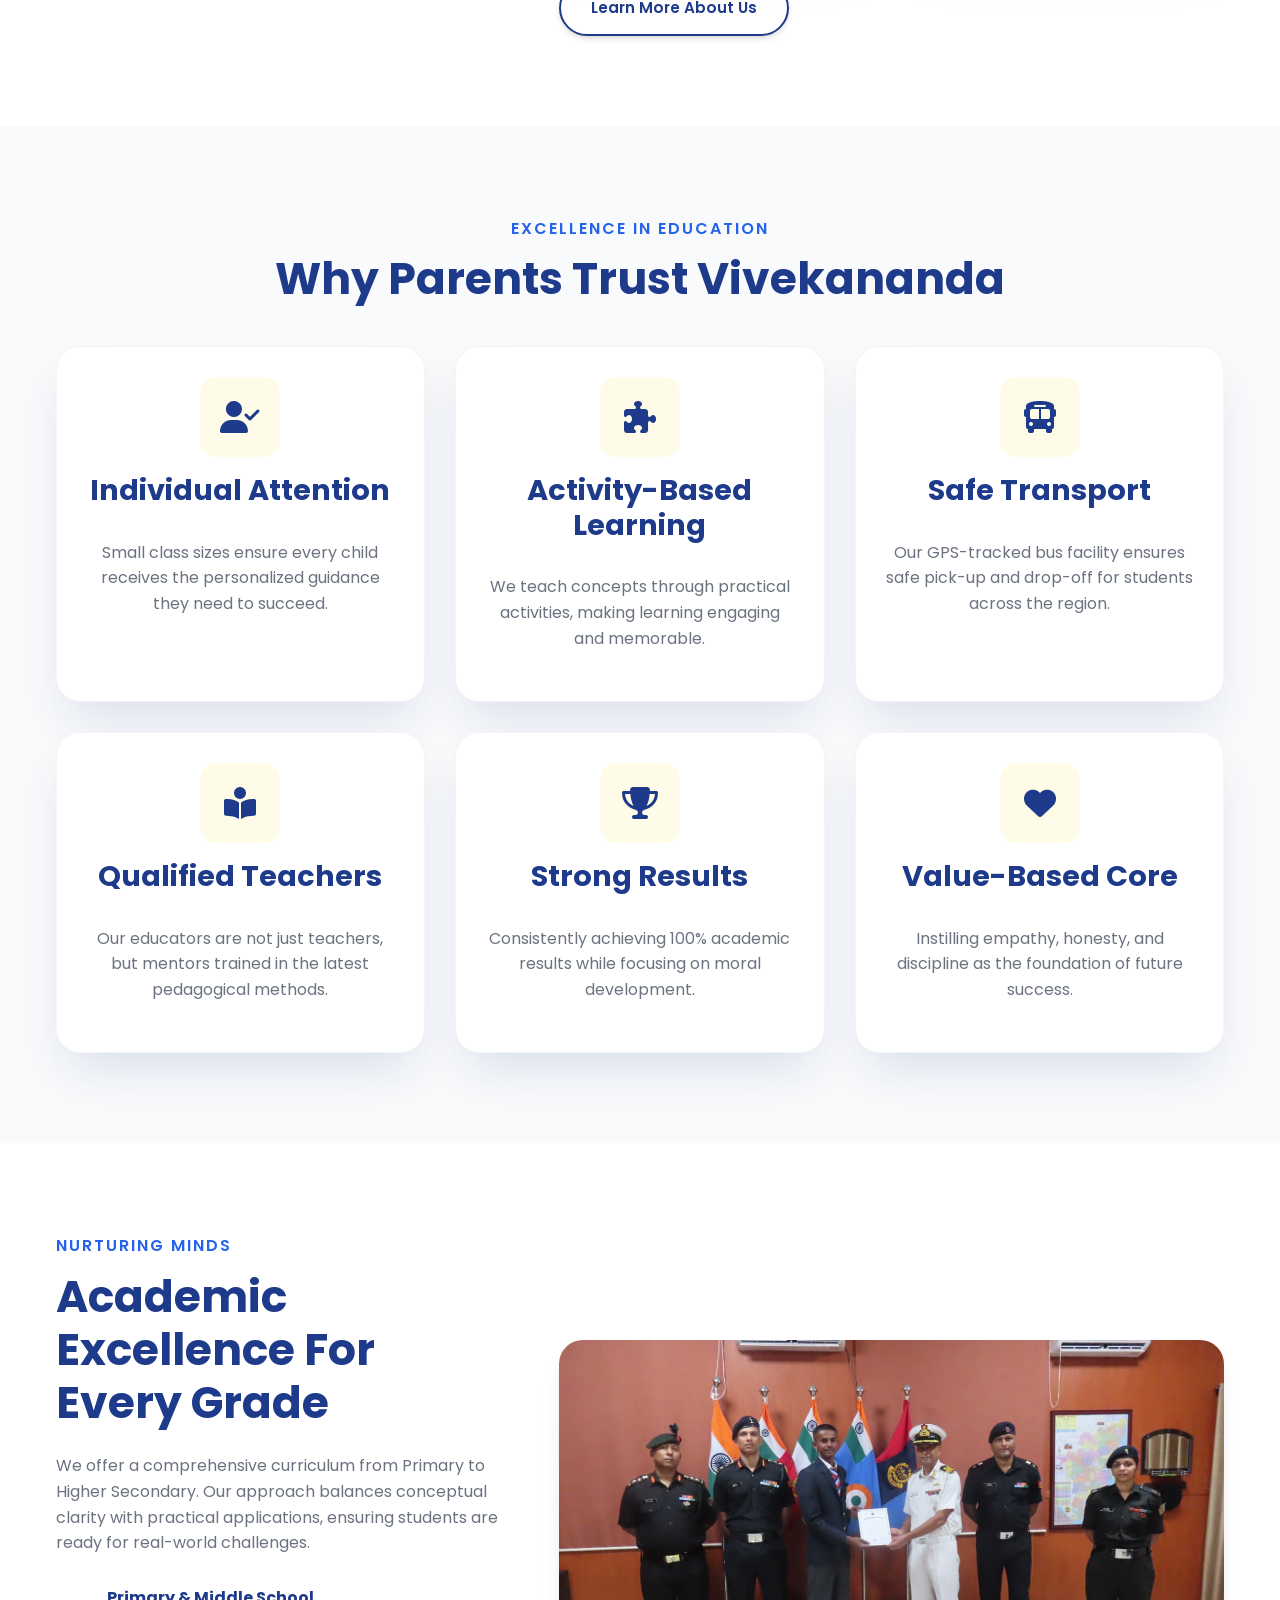
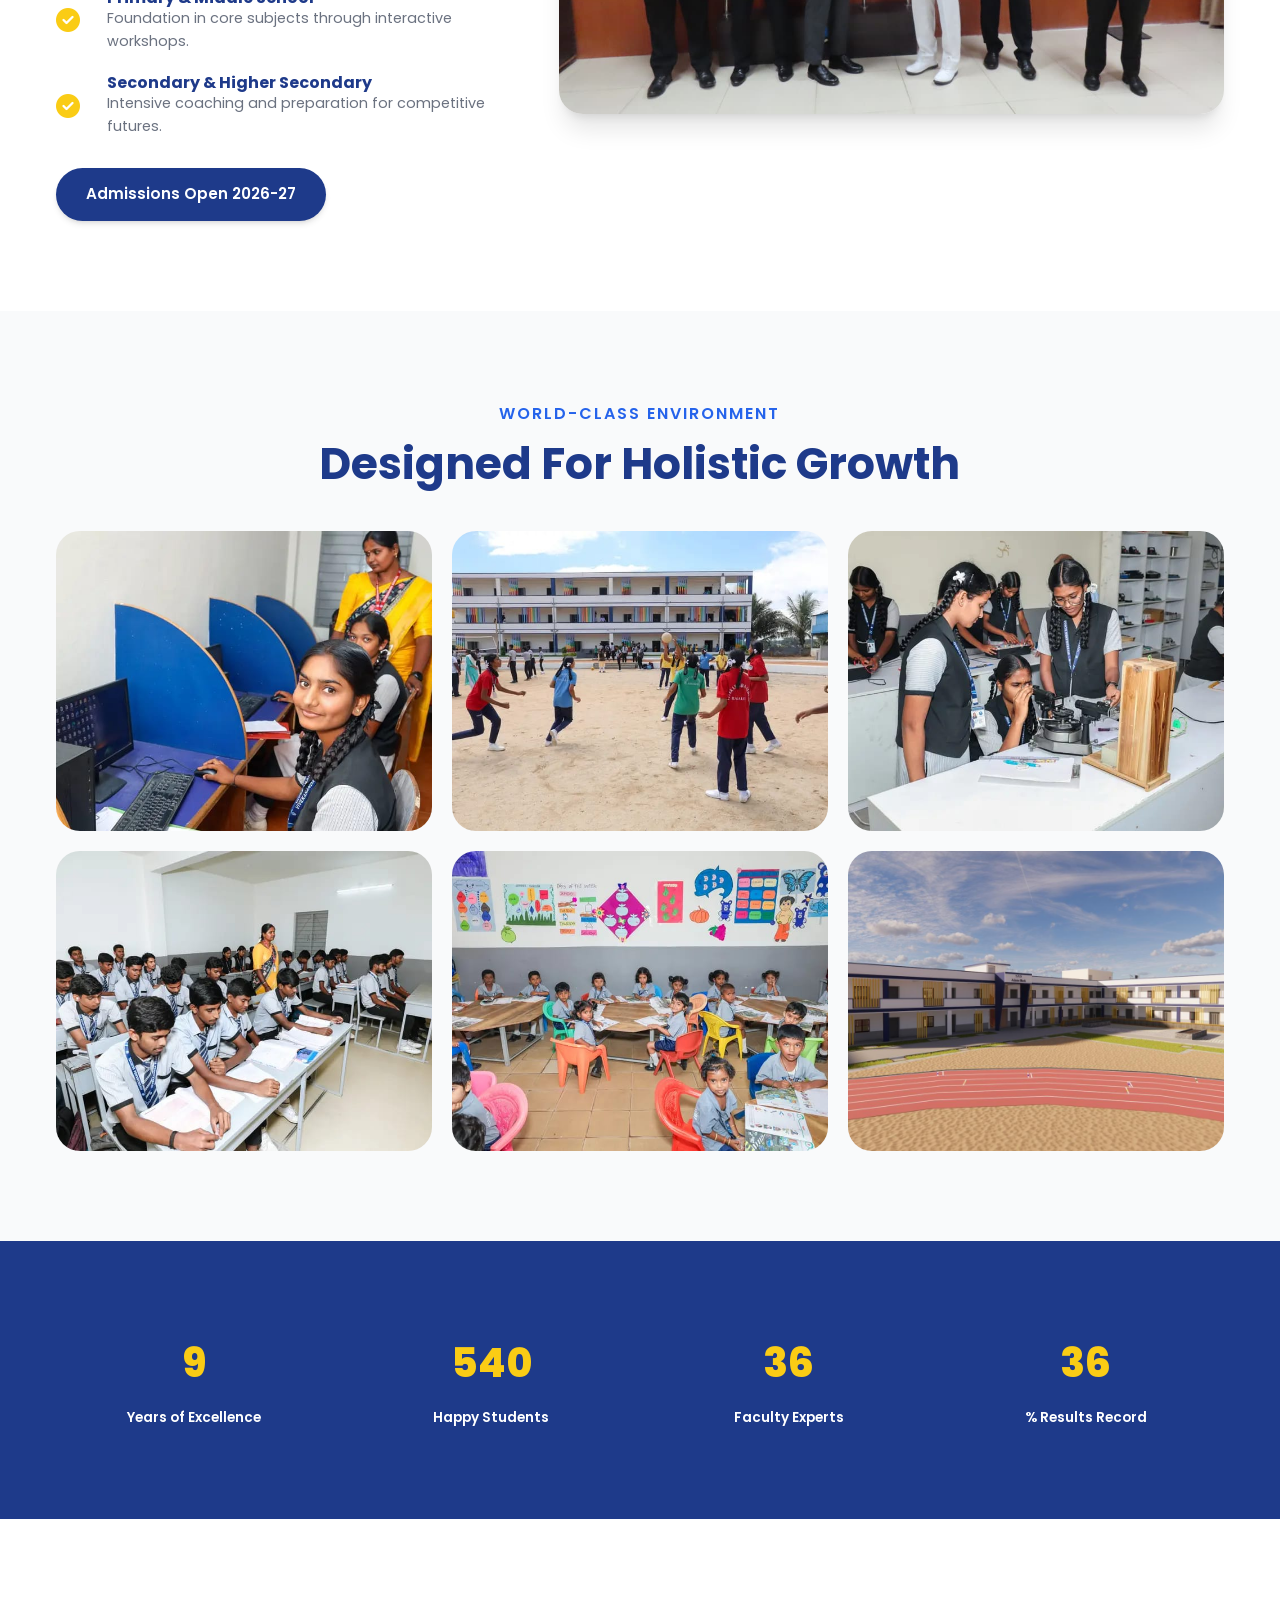
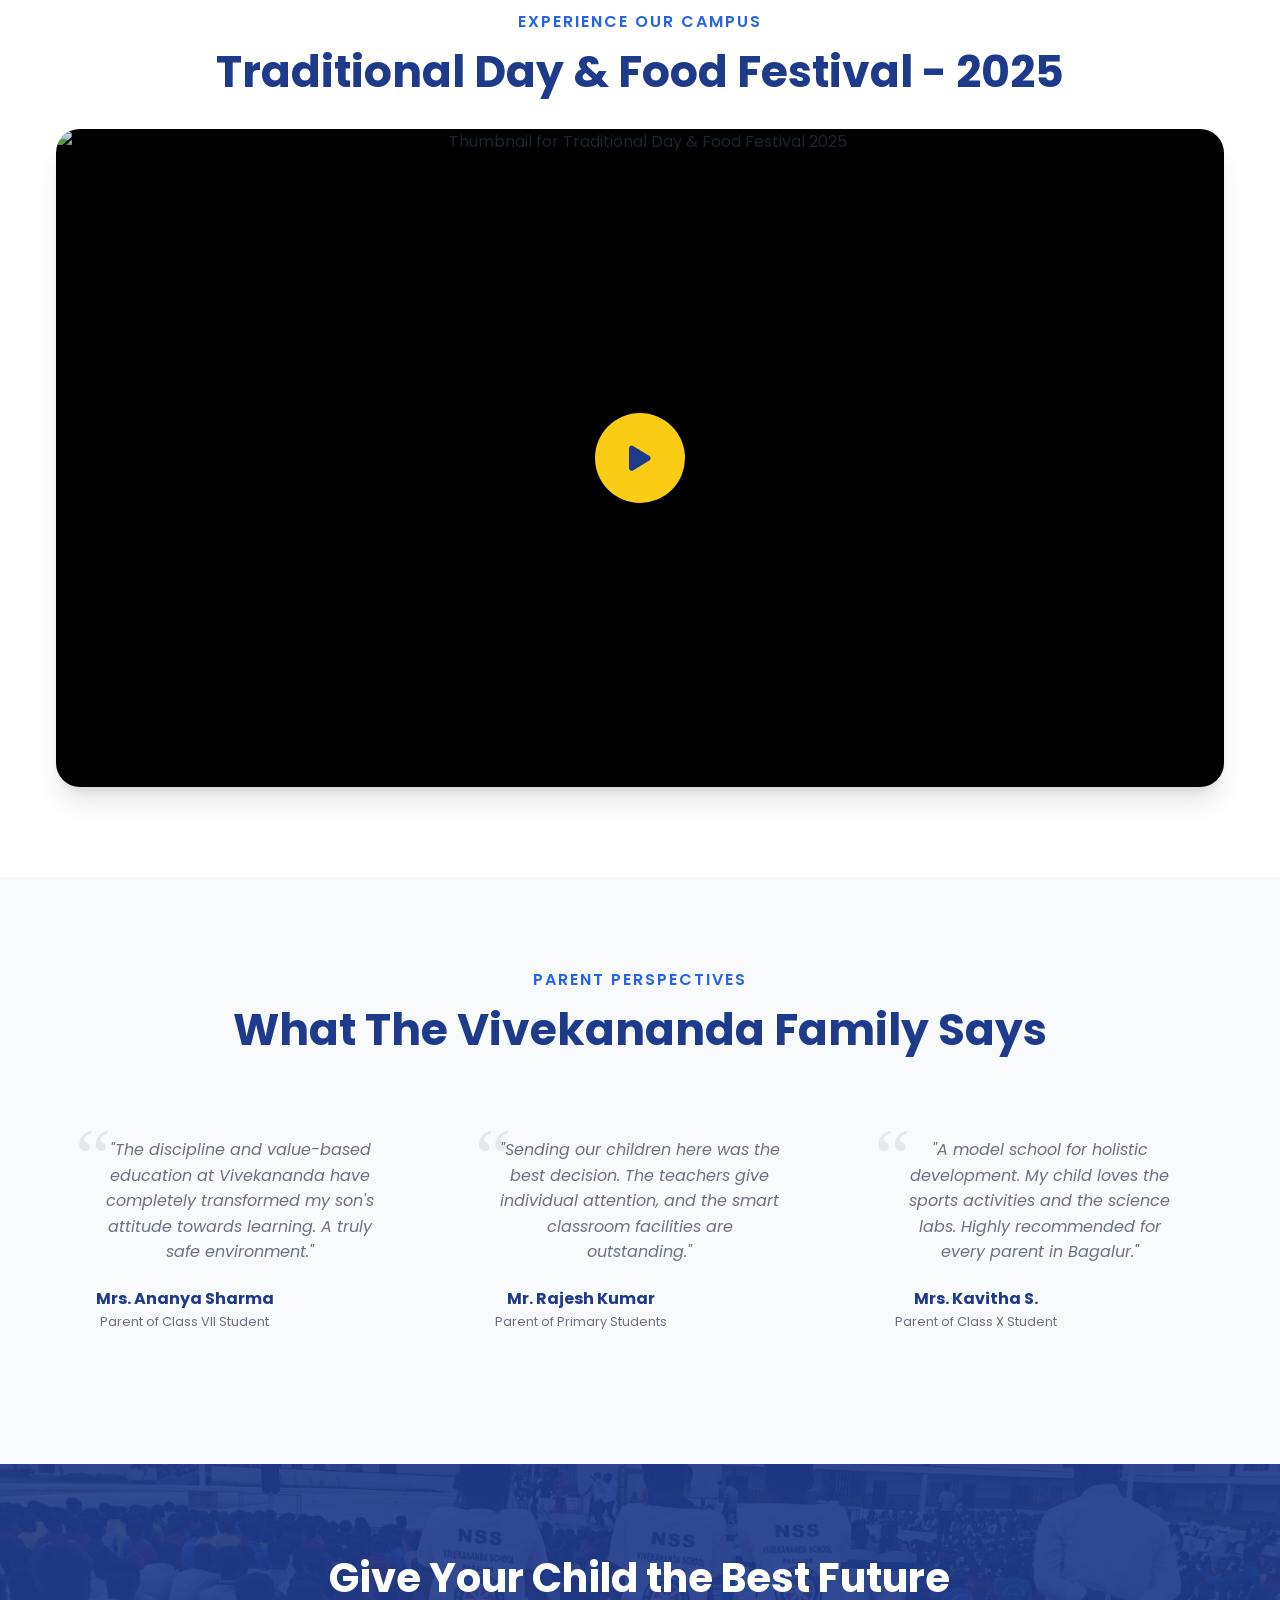
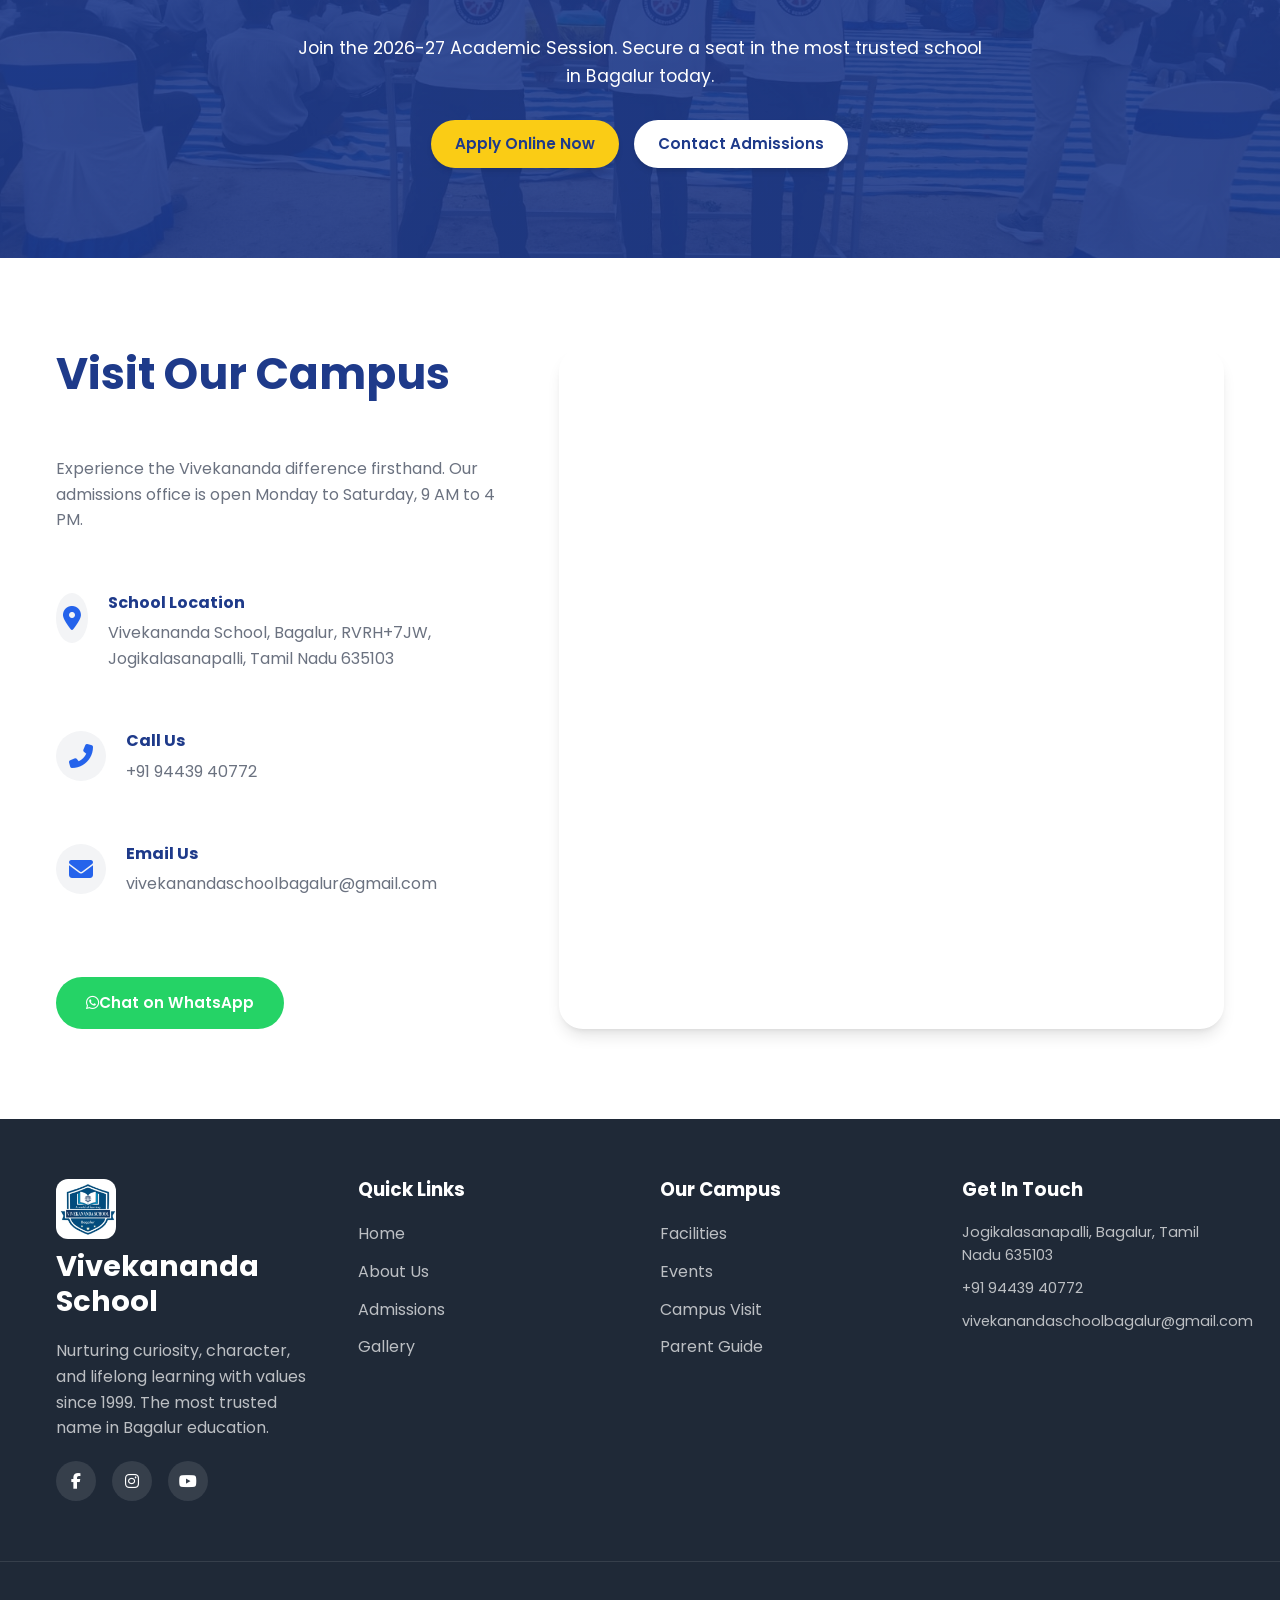
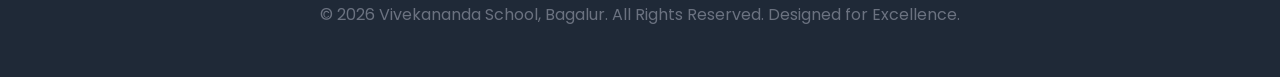
==== commit a6a6525d: "updated mobile performance" ====
--- a/index.html
+++ b/index.html
@@ -4,6 +4,12 @@
     <meta charset="UTF-8">
     <meta name="viewport" content="width=device-width, initial-scale=1.0">
     <title>Vivekananda School | Shaping Future Leaders with Care & Excellence</title>
+    <!-- Preconnect to external domains -->
+    <link rel="preconnect" href="https://fonts.googleapis.com">
+    <link rel="preconnect" href="https://fonts.gstatic.com" crossorigin>
+    <link rel="preconnect" href="https://cdnjs.cloudflare.com">
+    <!-- Google Fonts - Preloaded for performance -->
+    <link href="https://fonts.googleapis.com/css2?family=Poppins:wght@400;500;600;700;800&family=Inter:wght@400;500;600;700&display=swap" rel="stylesheet">
     <!-- SEO Meta Tags -->
     <meta name="description" content="Vivekananda School, Bagalur - Providing a safe, high-quality, value-based education for children seeking holistic development and academic excellence.">
     <!-- Font Awesome - Load asynchronously -->
@@ -11,10 +17,60 @@
     <noscript><link rel="stylesheet" href="https://cdnjs.cloudflare.com/ajax/libs/font-awesome/6.4.0/css/all.min.css"></noscript>
     <!-- Favicon -->
     <link rel="icon" type="image/png" href="Images/School Logo.png">
-    <!-- Preload Hero Image -->
-    <link rel="preload" as="image" href="Images/School Image.jpeg">
-    <!-- Main CSS -->
-    <link rel="stylesheet" href="assets/css/style.css">
+    <!-- Preload Hero Image with High Priority -->
+    <link rel="preload" as="image" href="Images/School Image.jpeg" fetchpriority="high">
+    <!-- Critical CSS -->
+    <style>
+        :root {
+            --primary: #1E3A8A; --primary-light: #2563EB; --secondary: #FACC15; --white: #FFFFFF;
+            --gray-50: #F9FAFB; --gray-800: #1F2937; --text-main: #1F2937; --text-muted: #6B7280;
+            --radius-md: 1rem; --radius-lg: 1.5rem; --radius-full: 9999px;
+            --shadow-md: 0 4px 6px -1px rgb(0 0 0 / 0.1); --transition: all 0.4s cubic-bezier(0.4, 0, 0.2, 1);
+        }
+        * { margin: 0; padding: 0; box-sizing: border-box; }
+        html { scroll-behavior: smooth; }
+        body { font-family: 'Poppins', sans-serif; color: var(--text-main); background-color: var(--white); line-height: 1.6; overflow-x: hidden; width: 100%; }
+        .container { width: 96%; max-width: 1300px; margin: 0 auto; padding: 0 30px; }
+        header { position: fixed; top: 0; left: 0; width: 100%; z-index: 1000; padding: 16px 0; transition: var(--transition); }
+        header.scrolled { background: rgba(255, 255, 255, 0.95); backdrop-filter: blur(10px); padding: 12px 0; box-shadow: var(--shadow-md); }
+        .header-container { display: flex; justify-content: space-between; align-items: center; }
+        .logo-link { display: flex; align-items: center; gap: 12px; }
+        .logo-img { height: 60px; width: auto; transition: var(--transition); flex-shrink: 0; }
+        header.scrolled .logo-img { height: 45px; }
+        .logo-name { font-size: 1.35rem; font-weight: 800; color: var(--white); display: block; }
+        header.scrolled .logo-name { color: var(--primary); }
+        .logo-sub { font-size: 0.7rem; color: var(--secondary); font-weight: 600; letter-spacing: 1px; }
+        .nav-links { display: flex; gap: 32px; }
+        .nav-links a { color: var(--white); font-weight: 500; font-size: 0.9rem; position: relative; transition: var(--transition); }
+        header.scrolled .nav-links a { color: var(--gray-800); }
+        .mobile-toggle { display: none; font-size: 24px; color: var(--white); cursor: pointer; background: none; border: none; padding: 8px; }
+        header.scrolled .mobile-toggle { color: var(--primary); }
+        @media (max-width: 992px) {
+            .nav-links { display: none; }
+            .mobile-toggle { display: block; }
+        }
+        .hero { height: 100vh; min-height: 600px; display: flex; align-items: center; position: relative; background: url('Images/School\\ Image.jpeg') center/cover no-repeat; color: white; }
+        .hero-overlay { position: absolute; top: 0; left: 0; width: 100%; height: 100%; background: linear-gradient(135deg, rgba(37, 99, 235, 0.75) 0%, rgba(59, 130, 246, 0.45) 100%); }
+        .hero .container { position: relative; z-index: 2; max-width: 900px; text-align: left; width: 100%; }
+        .hero h1 { font-size: clamp(1.8rem, 7vw, 3.5rem); color: white; line-height: 1.1; margin-bottom: 24px; font-weight: 800; }
+        .hero p { font-size: 1rem; color: rgba(255, 255, 255, 0.9); margin-bottom: 32px; }
+        .hero-btns { display: flex; gap: 15px; flex-wrap: wrap; margin-top: 10px; }
+        .hero-btns .btn { padding: 12px 24px; font-size: 0.95rem; border-radius: 30px; min-height: 48px; }
+        .btn { display: inline-flex; align-items: center; justify-content: center; padding: 14px 30px; border-radius: var(--radius-full); font-weight: 600; font-size: 0.95rem; transition: var(--transition); cursor: pointer; border: none; box-shadow: var(--shadow-md); min-height: 44px; }
+        .btn-secondary { background-color: var(--secondary); color: var(--primary); }
+        .btn-white { background: white; color: var(--primary); }
+        @media (max-width: 768px) {
+            .hero { min-height: 300px !important; height: auto !important; padding: 80px 0 40px; }
+            .hero h1 { font-size: 1.8rem; margin-bottom: 15px; }
+            .hero p { font-size: 1rem; margin-bottom: 25px; }
+            .hero-btns { flex-direction: column; align-items: center; gap: 10px; }
+            .hero-btns .btn { padding: 10px 20px; font-size: 0.9rem; min-height: 44px; width: 90%; max-width: 260px; margin: 0 auto; display: flex; }
+            .container { padding: 0 20px; }
+        }
+    </style>
+    <!-- Async Load Full CSS -->
+    <link rel="preload" href="assets/css/style.css" as="style" onload="this.onload=null;this.rel='stylesheet'">
+    <noscript><link rel="stylesheet" href="assets/css/style.css"></noscript>
     <!-- JSON-LD Schema Markup -->
     <script type="application/ld+json">
     {
@@ -43,7 +99,7 @@
         <div class="container header-container">
             <div class="logo">
                 <a href="index.html" class="logo-link">
-                    <img src="Images/School Logo.png" alt="Vivekananda School Logo" class="logo-img" width="70" height="70">
+                    <img src="Images/School Logo.png" alt="Vivekananda School Logo" class="logo-img" width="60" height="60">
                     <div class="logo-text">
                         <span class="logo-name">Vivekananda School</span>
                         <span class="logo-sub">Bagalur • Excellence Since 1999</span>
@@ -116,7 +172,7 @@
                 <span class="section-subtitle">Since 1999</span>
                 <h2 class="section-title">A Tradition of Excellence, A Future of Innovation</h2>
                 <p>Vivekananda School is dedicated to providing a nurturing environment where children are encouraged to explore their potential. Our mission is to combine traditional values with modern educational methods to build character, discipline, and intellectual curiosity.</p>
-                <div class="grid grid-2" style="margin-top: 30px;">
+                <div class="grid grid-2" style="margin-top: 25px;">
                     <div class="card" style="padding: 24px;">
                         <h4 style="margin-bottom: 10px; font-size: 1.1rem;"><i class="fas fa-eye" style="margin-right: 10px; color: var(--secondary);"></i> Our Vision</h4>
                         <p style="font-size: 0.9rem;">To empower students to become compassionate leaders and lifelong learners.</p>
@@ -126,7 +182,7 @@
                         <p style="font-size: 0.9rem;">To provide high-quality education focused on safety, integrity, and discipline.</p>
                     </div>
                 </div>
-                <div style="margin-top: 40px;">
+                <div style="margin-top: 30px;">
                     <a href="about.html" class="btn btn-outline">Learn More About Us</a>
                 </div>
             </div>
@@ -139,7 +195,7 @@
             <span class="section-subtitle">Excellence in Education</span>
             <h2 class="section-title">Why Parents Trust Vivekananda</h2>
             
-            <div class="grid grid-3" style="margin-top: 50px;">
+            <div class="grid grid-3" style="margin-top: 40px;">
                 <div class="card icon-card" data-reveal="fade-up">
                     <i class="fas fa-user-check"></i>
                     <h3>Individual Attention</h3>
@@ -209,7 +265,7 @@
             <span class="section-subtitle">World-Class Environment</span>
             <h2 class="section-title">Designed for Holistic Growth</h2>
             
-            <div class="facilities-grid" style="margin-top: 50px;">
+            <div class="facilities-grid" style="margin-top: 40px;">
                 <div class="facility-item" data-reveal="fade-up">
                     <img src="Images/facility/computer lab.jpeg" alt="Modern computer laboratory at Vivekananda School" loading="lazy" width="400" height="300">
                     <div class="facility-overlay">
@@ -260,19 +316,19 @@
     <section class="section-padding bg-primary text-white">
         <div class="container trust-grid">
             <div class="trust-item">
-                <span class="counter-num" data-target="25" style="font-size: 3rem; font-weight: 800; color: var(--secondary);">0</span>
+                <span class="counter-num" data-target="25" style="font-size: 2.5rem; font-weight: 800; color: var(--secondary);">0</span>
                 <span style="color: white;">Years of Excellence</span>
             </div>
             <div class="trust-item">
-                <span class="counter-num" data-target="1500" style="font-size: 3rem; font-weight: 800; color: var(--secondary);">0</span>
+                <span class="counter-num" data-target="1500" style="font-size: 2.5rem; font-weight: 800; color: var(--secondary);">0</span>
                 <span style="color: white;">Happy Students</span>
             </div>
             <div class="trust-item">
-                <span class="counter-num" data-target="100" style="font-size: 3rem; font-weight: 800; color: var(--secondary);">0</span>
+                <span class="counter-num" data-target="100" style="font-size: 2.5rem; font-weight: 800; color: var(--secondary);">0</span>
                 <span style="color: white;">Faculty Experts</span>
             </div>
             <div class="trust-item">
-                <span class="counter-num" data-target="100" style="font-size: 3rem; font-weight: 800; color: var(--secondary);">0</span>
+                <span class="counter-num" data-target="100" style="font-size: 2.5rem; font-weight: 800; color: var(--secondary);">0</span>
                 <span style="color: white;">% Results Record</span>
             </div>
         </div>
@@ -282,7 +338,7 @@
         <div class="container text-center">
             <span class="section-subtitle">Experience our Campus</span>
             <h2 class="section-title">Traditional Day & Food Festival - 2025</h2>
-            <div id="video-placeholder" style="margin-top: 40px; position: relative; border-radius: var(--radius-lg); overflow: hidden; box-shadow: var(--shadow-xl); aspect-ratio: 16/9; background: #000; cursor: pointer;" onclick="this.innerHTML = '<iframe width=\'100%\' height=\'100%\' src=\'https://www.youtube.com/embed/_tS2bRV2Il8?autoplay=1\' title=\'Traditional Day & Food Festival 2025 Video\' frameborder=\'0\' allow=\'accelerometer; autoplay; clipboard-write; encrypted-media; gyroscope; picture-in-picture\' allowfullscreen></iframe>'" role="button" aria-label="Play Traditional Day & Food Festival 2025 Video">
+            <div id="video-placeholder" style="margin-top: 30px; position: relative; border-radius: var(--radius-lg); overflow: hidden; box-shadow: var(--shadow-xl); aspect-ratio: 16/9; background: #000; cursor: pointer;" onclick="this.innerHTML = '<iframe width=\'100%\' height=\'100%\' src=\'https://www.youtube.com/embed/_tS2bRV2Il8?autoplay=1\' title=\'Traditional Day & Food Festival 2025 Video\' frameborder=\'0\' allow=\'accelerometer; autoplay; clipboard-write; encrypted-media; gyroscope; picture-in-picture\' allowfullscreen></iframe>'" role="button" aria-label="Play Traditional Day & Food Festival 2025 Video">
                  <img src="https://img.youtube.com/vi/_tS2bRV2Il8/maxresdefault.jpg" alt="Thumbnail for Traditional Day & Food Festival 2025" style="width: 100%; height: 100%; object-fit: cover; opacity: 0.9;" loading="lazy" width="1280" height="720">
                  <div style="position: absolute; top: 50%; left: 50%; transform: translate(-50%, -50%); width: 90px; height: 90px; background: var(--secondary); border-radius: 50%; display: flex; align-items: center; justify-content: center; font-size: 1.8rem; color: var(--primary); box-shadow: 0 10px 25px rgba(0,0,0,0.3); transition: var(--transition);">
                      <i class="fas fa-play" aria-hidden="true"></i>
@@ -297,7 +353,7 @@
             <span class="section-subtitle">Parent Perspectives</span>
             <h2 class="section-title">What the Vivekananda Family Says</h2>
             
-            <div class="testimonials-grid" style="margin-top: 50px;">
+            <div class="testimonials-grid" style="margin-top: 40px;">
                 <div class="testimonial-card" data-reveal="fade-up">
                     <p class="testimonial-text">"The discipline and value-based education at Vivekananda have completely transformed my son's attitude towards learning. A truly safe environment."</p>
                     <div class="testimonial-author">
@@ -333,7 +389,7 @@
     <section class="section-padding final-cta text-center">
         <div class="container">
             <h2 class="animate__animated animate__pulse animate__infinite">Give Your Child the Best Future</h2>
-            <p style="color: white; font-size: 1.2rem; margin-bottom: 40px; max-width: 700px; margin-left: auto; margin-right: auto;">Join the 2026-27 Academic Session. Secure a seat in the most trusted school in Bagalur today.</p>
+            <p style="color: white; font-size: 1.1rem; margin-bottom: 30px; max-width: 700px; margin-left: auto; margin-right: auto;">Join the 2026-27 Academic Session. Secure a seat in the most trusted school in Bagalur today.</p>
             <div class="hero-btns" style="justify-content: center;">
                 <a href="admissions.html" class="btn btn-secondary">Apply Online Now</a>
                 <a href="contact.html" class="btn btn-white">Contact Admissions</a>
--- a/assets/css/style.css
+++ b/assets/css/style.css
@@ -3,7 +3,7 @@
     Theme: Modern, Trustworthy, Parent-Focused
 */
 
-@import url('https://fonts.googleapis.com/css2?family=Poppins:wght@300;400;500;600;700;800&family=Inter:wght@300;400;500;600;700&display=swap');
+
 
 :root {
     /* Color Palette */
@@ -77,14 +77,14 @@
     overflow: hidden;
 }
 
-h1 { font-size: clamp(2rem, 8vw, 4rem); }
-h2 { font-size: clamp(1.75rem, 6vw, 3rem); }
-h3 { font-size: clamp(1.5rem, 5vw, 2rem); }
+h1 { font-size: clamp(1.8rem, 7vw, 3.5rem); }
+h2 { font-size: clamp(1.6rem, 5vw, 2.5rem); }
+h3 { font-size: clamp(1.3rem, 4vw, 1.8rem); }
 
 p {
     color: var(--text-muted);
-    font-size: 1.05rem;
-    margin-bottom: 1.5rem;
+    font-size: 1rem;
+    margin-bottom: 1.25rem;
 }
 
 a {
@@ -107,17 +107,17 @@
 
 .container {
     width: 96%;
-    max-width: 1400px;
+    max-width: 1300px;
     margin: 0 auto;
-    padding: 0 40px;
+    padding: 0 30px;
 }
 
 /* Typography Utilities */
 .text-center { text-align: center; }
 .text-white { color: white; }
 .section-title {
-    font-size: clamp(2rem, 5vw, 3rem);
-    margin-bottom: 20px;
+    font-size: clamp(1.75rem, 4.5vw, 2.75rem);
+    margin-bottom: 15px;
     text-transform: capitalize;
 }
 .section-subtitle {
@@ -130,13 +130,13 @@
 }
 
 /* Layout Utilities */
-.section-padding { padding: 120px 0; }
+.section-padding { padding: 90px 0; }
 .full-width { width: 100%; }
 .bg-light { background-color: var(--gray-50); }
 .bg-primary { background-color: var(--primary); color: white; }
 .bg-accent { background-color: var(--accent-light); }
 
-.grid { display: grid; gap: 40px; }
+.grid { display: grid; gap: 30px; }
 .grid-2 { grid-template-columns: repeat(2, 1fr); }
 .grid-3 { grid-template-columns: repeat(3, 1fr); }
 .grid-4 { grid-template-columns: repeat(4, 1fr); }
@@ -150,8 +150,8 @@
     .grid-2, .grid-3 { grid-template-columns: 1fr; gap: 30px; }
     .section-padding { padding: 50px 0; }
     .container { width: 100% !important; max-width: 100% !important; padding: 0 20px; }
-    .section-title { font-size: 1.8rem; }
-    .section-subtitle { font-size: 0.8rem; }
+    .section-title { font-size: 1.6rem; }
+    .section-subtitle { font-size: 0.75rem; }
 }
 
 /* Accessibility Utilities */
@@ -172,16 +172,16 @@
     display: inline-flex;
     align-items: center;
     justify-content: center;
-    padding: 16px 36px;
+    padding: 14px 30px;
     border-radius: var(--radius-full);
     font-weight: 600;
-    font-size: 1rem;
+    font-size: 0.95rem;
     transition: var(--transition);
     cursor: pointer;
     border: none;
     box-shadow: var(--shadow-md);
-    min-height: 48px; /* Mobile touch target size */
-    min-width: 48px;
+    min-height: 44px; /* Mobile touch target size */
+    min-width: 44px;
 }
 
 .btn-primary {
@@ -243,7 +243,7 @@
     left: 0;
     width: 100%;
     z-index: 1000;
-    padding: 24px 0;
+    padding: 16px 0;
     transition: var(--transition);
 }
 
@@ -267,17 +267,17 @@
 }
 
 .logo-img {
-    height: 70px;
+    height: 60px;
     width: auto;
     transition: var(--transition);
     flex-shrink: 0;
 }
 
-header.scrolled .logo-img { height: 50px; }
+header.scrolled .logo-img { height: 45px; }
 
 .logo-text { line-height: 1; }
 .logo-name {
-    font-size: 1.5rem;
+    font-size: 1.35rem;
     font-weight: 800;
     color: var(--white);
     display: block;
@@ -286,7 +286,7 @@
 header.scrolled .logo-name { color: var(--primary); }
 
 .logo-sub {
-    font-size: 0.75rem;
+    font-size: 0.7rem;
     color: var(--secondary);
     font-weight: 600;
     letter-spacing: 1px;
@@ -311,7 +311,7 @@
 .nav-links a {
     color: var(--white);
     font-weight: 500;
-    font-size: 1rem;
+    font-size: 0.9rem;
     position: relative;
     transition: var(--transition);
 }
@@ -355,7 +355,7 @@
         width: 100%;
         background: white;
         flex-direction: column;
-        padding: 40px;
+        padding: 30px;
         box-shadow: var(--shadow-lg);
         text-align: center;
         gap: 20px;
@@ -389,7 +389,7 @@
 /* Hero Section */
 .hero {
     height: 100vh;
-    min-height: 700px;
+    min-height: 600px;
     display: flex;
     align-items: center;
     position: relative;
@@ -442,13 +442,39 @@
 
 .hero-btns {
     display: flex;
-    gap: 20px;
+    gap: 15px;
     flex-wrap: wrap;
+    margin-top: 10px;
+}
+
+.hero-btns .btn {
+    padding: 12px 24px;
+    font-size: 0.95rem;
+    border-radius: 30px;
+    min-height: 48px;
+    transition: var(--transition);
+}
+
+@media (max-width: 480px) {
+   .hero-btns {
+       flex-direction: column;
+       align-items: center;
+       gap: 10px;
+   }
+   .hero-btns .btn {
+      padding: 10px 20px;
+      font-size: 0.9rem;
+      min-height: 44px;
+      width: 90%;
+      max-width: 260px;
+      margin: 0 auto;
+      display: flex;
+   }
 }
 
 /* Trust Bar / Highlights */
 .trust-bar {
-    padding: 40px 0;
+    padding: 30px 0;
     background: var(--white);
     box-shadow: var(--shadow-lg);
     position: relative;
@@ -478,7 +504,7 @@
 
 .trust-item span {
     font-weight: 600;
-    font-size: 0.95rem;
+    font-size: 0.85rem;
     color: var(--primary);
 }
 
@@ -498,7 +524,7 @@
 /* Cards & Components */
 .card {
     background: white;
-    padding: 40px;
+    padding: 30px;
     border-radius: var(--radius-lg);
     box-shadow: var(--shadow-premium);
     transition: var(--transition);
@@ -549,7 +575,7 @@
 .facilities-grid {
     display: grid;
     grid-template-columns: repeat(3, 1fr);
-    gap: 24px;
+    gap: 20px;
 }
 
 .facility-item {
@@ -614,7 +640,7 @@
 .gallery-grid {
     display: grid;
     grid-template-columns: repeat(4, 1fr);
-    gap: 16px;
+    gap: 12px;
 }
 
 .gallery-item {
@@ -670,8 +696,8 @@
     gap: 16px;
 }
 
-.author-info h4 { margin: 0; font-size: 1.1rem; }
-.author-info span { font-size: 0.85rem; color: var(--text-muted); }
+.author-info h4 { margin: 0; font-size: 1rem; }
+.author-info span { font-size: 0.8rem; color: var(--text-muted); }
 
 /* Final CTA */
 .final-cta {
@@ -730,7 +756,7 @@
 footer {
     background: var(--gray-800);
     color: white;
-    padding: 80px 0 40px;
+    padding: 60px 0 30px;
 }
 
 .footer-grid {
@@ -741,7 +767,7 @@
 }
 
 .footer-about p { color: rgba(255, 255, 255, 0.7); margin-top: 20px; }
-.footer-links h3 { color: white; margin-bottom: 24px; font-size: 1.25rem; }
+.footer-links h3 { color: white; margin-bottom: 20px; font-size: 1.15rem; }
 .footer-links ul li { margin-bottom: 12px; }
 .footer-links ul li a { color: rgba(255, 255, 255, 0.7); transition: var(--transition); }
 .footer-links ul li a:hover { color: var(--secondary); padding-left: 8px; }
@@ -796,8 +822,6 @@
 }
 @media (max-width: 576px) {
     .footer-grid { grid-template-columns: 1fr; }
-    .hero-btns { flex-direction: column; }
-    .hero-btns .btn { width: 100%; }
 }
 
 /* Animations */
--- a/assets/css/style.css
+++ b/assets/css/style.css
@@ -3,7 +3,7 @@
     Theme: Modern, Trustworthy, Parent-Focused
 */
 
-@import url('https://fonts.googleapis.com/css2?family=Poppins:wght@300;400;500;600;700;800&family=Inter:wght@300;400;500;600;700&display=swap');
+
 
 :root {
     /* Color Palette */
@@ -77,14 +77,14 @@
     overflow: hidden;
 }
 
-h1 { font-size: clamp(2rem, 8vw, 4rem); }
-h2 { font-size: clamp(1.75rem, 6vw, 3rem); }
-h3 { font-size: clamp(1.5rem, 5vw, 2rem); }
+h1 { font-size: clamp(1.8rem, 7vw, 3.5rem); }
+h2 { font-size: clamp(1.6rem, 5vw, 2.5rem); }
+h3 { font-size: clamp(1.3rem, 4vw, 1.8rem); }
 
 p {
     color: var(--text-muted);
-    font-size: 1.05rem;
-    margin-bottom: 1.5rem;
+    font-size: 1rem;
+    margin-bottom: 1.25rem;
 }
 
 a {
@@ -107,17 +107,17 @@
 
 .container {
     width: 96%;
-    max-width: 1400px;
+    max-width: 1300px;
     margin: 0 auto;
-    padding: 0 40px;
+    padding: 0 30px;
 }
 
 /* Typography Utilities */
 .text-center { text-align: center; }
 .text-white { color: white; }
 .section-title {
-    font-size: clamp(2rem, 5vw, 3rem);
-    margin-bottom: 20px;
+    font-size: clamp(1.75rem, 4.5vw, 2.75rem);
+    margin-bottom: 15px;
     text-transform: capitalize;
 }
 .section-subtitle {
@@ -130,13 +130,13 @@
 }
 
 /* Layout Utilities */
-.section-padding { padding: 120px 0; }
+.section-padding { padding: 90px 0; }
 .full-width { width: 100%; }
 .bg-light { background-color: var(--gray-50); }
 .bg-primary { background-color: var(--primary); color: white; }
 .bg-accent { background-color: var(--accent-light); }
 
-.grid { display: grid; gap: 40px; }
+.grid { display: grid; gap: 30px; }
 .grid-2 { grid-template-columns: repeat(2, 1fr); }
 .grid-3 { grid-template-columns: repeat(3, 1fr); }
 .grid-4 { grid-template-columns: repeat(4, 1fr); }
@@ -150,8 +150,8 @@
     .grid-2, .grid-3 { grid-template-columns: 1fr; gap: 30px; }
     .section-padding { padding: 50px 0; }
     .container { width: 100% !important; max-width: 100% !important; padding: 0 20px; }
-    .section-title { font-size: 1.8rem; }
-    .section-subtitle { font-size: 0.8rem; }
+    .section-title { font-size: 1.6rem; }
+    .section-subtitle { font-size: 0.75rem; }
 }
 
 /* Accessibility Utilities */
@@ -172,16 +172,16 @@
     display: inline-flex;
     align-items: center;
     justify-content: center;
-    padding: 16px 36px;
+    padding: 14px 30px;
     border-radius: var(--radius-full);
     font-weight: 600;
-    font-size: 1rem;
+    font-size: 0.95rem;
     transition: var(--transition);
     cursor: pointer;
     border: none;
     box-shadow: var(--shadow-md);
-    min-height: 48px; /* Mobile touch target size */
-    min-width: 48px;
+    min-height: 44px; /* Mobile touch target size */
+    min-width: 44px;
 }
 
 .btn-primary {
@@ -243,7 +243,7 @@
     left: 0;
     width: 100%;
     z-index: 1000;
-    padding: 24px 0;
+    padding: 16px 0;
     transition: var(--transition);
 }
 
@@ -267,17 +267,17 @@
 }
 
 .logo-img {
-    height: 70px;
+    height: 60px;
     width: auto;
     transition: var(--transition);
     flex-shrink: 0;
 }
 
-header.scrolled .logo-img { height: 50px; }
+header.scrolled .logo-img { height: 45px; }
 
 .logo-text { line-height: 1; }
 .logo-name {
-    font-size: 1.5rem;
+    font-size: 1.35rem;
     font-weight: 800;
     color: var(--white);
     display: block;
@@ -286,7 +286,7 @@
 header.scrolled .logo-name { color: var(--primary); }
 
 .logo-sub {
-    font-size: 0.75rem;
+    font-size: 0.7rem;
     color: var(--secondary);
     font-weight: 600;
     letter-spacing: 1px;
@@ -311,7 +311,7 @@
 .nav-links a {
     color: var(--white);
     font-weight: 500;
-    font-size: 1rem;
+    font-size: 0.9rem;
     position: relative;
     transition: var(--transition);
 }
@@ -355,7 +355,7 @@
         width: 100%;
         background: white;
         flex-direction: column;
-        padding: 40px;
+        padding: 30px;
         box-shadow: var(--shadow-lg);
         text-align: center;
         gap: 20px;
@@ -389,7 +389,7 @@
 /* Hero Section */
 .hero {
     height: 100vh;
-    min-height: 700px;
+    min-height: 600px;
     display: flex;
     align-items: center;
     position: relative;
@@ -442,13 +442,39 @@
 
 .hero-btns {
     display: flex;
-    gap: 20px;
+    gap: 15px;
     flex-wrap: wrap;
+    margin-top: 10px;
+}
+
+.hero-btns .btn {
+    padding: 12px 24px;
+    font-size: 0.95rem;
+    border-radius: 30px;
+    min-height: 48px;
+    transition: var(--transition);
+}
+
+@media (max-width: 480px) {
+   .hero-btns {
+       flex-direction: column;
+       align-items: center;
+       gap: 10px;
+   }
+   .hero-btns .btn {
+      padding: 10px 20px;
+      font-size: 0.9rem;
+      min-height: 44px;
+      width: 90%;
+      max-width: 260px;
+      margin: 0 auto;
+      display: flex;
+   }
 }
 
 /* Trust Bar / Highlights */
 .trust-bar {
-    padding: 40px 0;
+    padding: 30px 0;
     background: var(--white);
     box-shadow: var(--shadow-lg);
     position: relative;
@@ -478,7 +504,7 @@
 
 .trust-item span {
     font-weight: 600;
-    font-size: 0.95rem;
+    font-size: 0.85rem;
     color: var(--primary);
 }
 
@@ -498,7 +524,7 @@
 /* Cards & Components */
 .card {
     background: white;
-    padding: 40px;
+    padding: 30px;
     border-radius: var(--radius-lg);
     box-shadow: var(--shadow-premium);
     transition: var(--transition);
@@ -549,7 +575,7 @@
 .facilities-grid {
     display: grid;
     grid-template-columns: repeat(3, 1fr);
-    gap: 24px;
+    gap: 20px;
 }
 
 .facility-item {
@@ -614,7 +640,7 @@
 .gallery-grid {
     display: grid;
     grid-template-columns: repeat(4, 1fr);
-    gap: 16px;
+    gap: 12px;
 }
 
 .gallery-item {
@@ -670,8 +696,8 @@
     gap: 16px;
 }
 
-.author-info h4 { margin: 0; font-size: 1.1rem; }
-.author-info span { font-size: 0.85rem; color: var(--text-muted); }
+.author-info h4 { margin: 0; font-size: 1rem; }
+.author-info span { font-size: 0.8rem; color: var(--text-muted); }
 
 /* Final CTA */
 .final-cta {
@@ -730,7 +756,7 @@
 footer {
     background: var(--gray-800);
     color: white;
-    padding: 80px 0 40px;
+    padding: 60px 0 30px;
 }
 
 .footer-grid {
@@ -741,7 +767,7 @@
 }
 
 .footer-about p { color: rgba(255, 255, 255, 0.7); margin-top: 20px; }
-.footer-links h3 { color: white; margin-bottom: 24px; font-size: 1.25rem; }
+.footer-links h3 { color: white; margin-bottom: 20px; font-size: 1.15rem; }
 .footer-links ul li { margin-bottom: 12px; }
 .footer-links ul li a { color: rgba(255, 255, 255, 0.7); transition: var(--transition); }
 .footer-links ul li a:hover { color: var(--secondary); padding-left: 8px; }
@@ -796,8 +822,6 @@
 }
 @media (max-width: 576px) {
     .footer-grid { grid-template-columns: 1fr; }
-    .hero-btns { flex-direction: column; }
-    .hero-btns .btn { width: 100%; }
 }
 
 /* Animations */
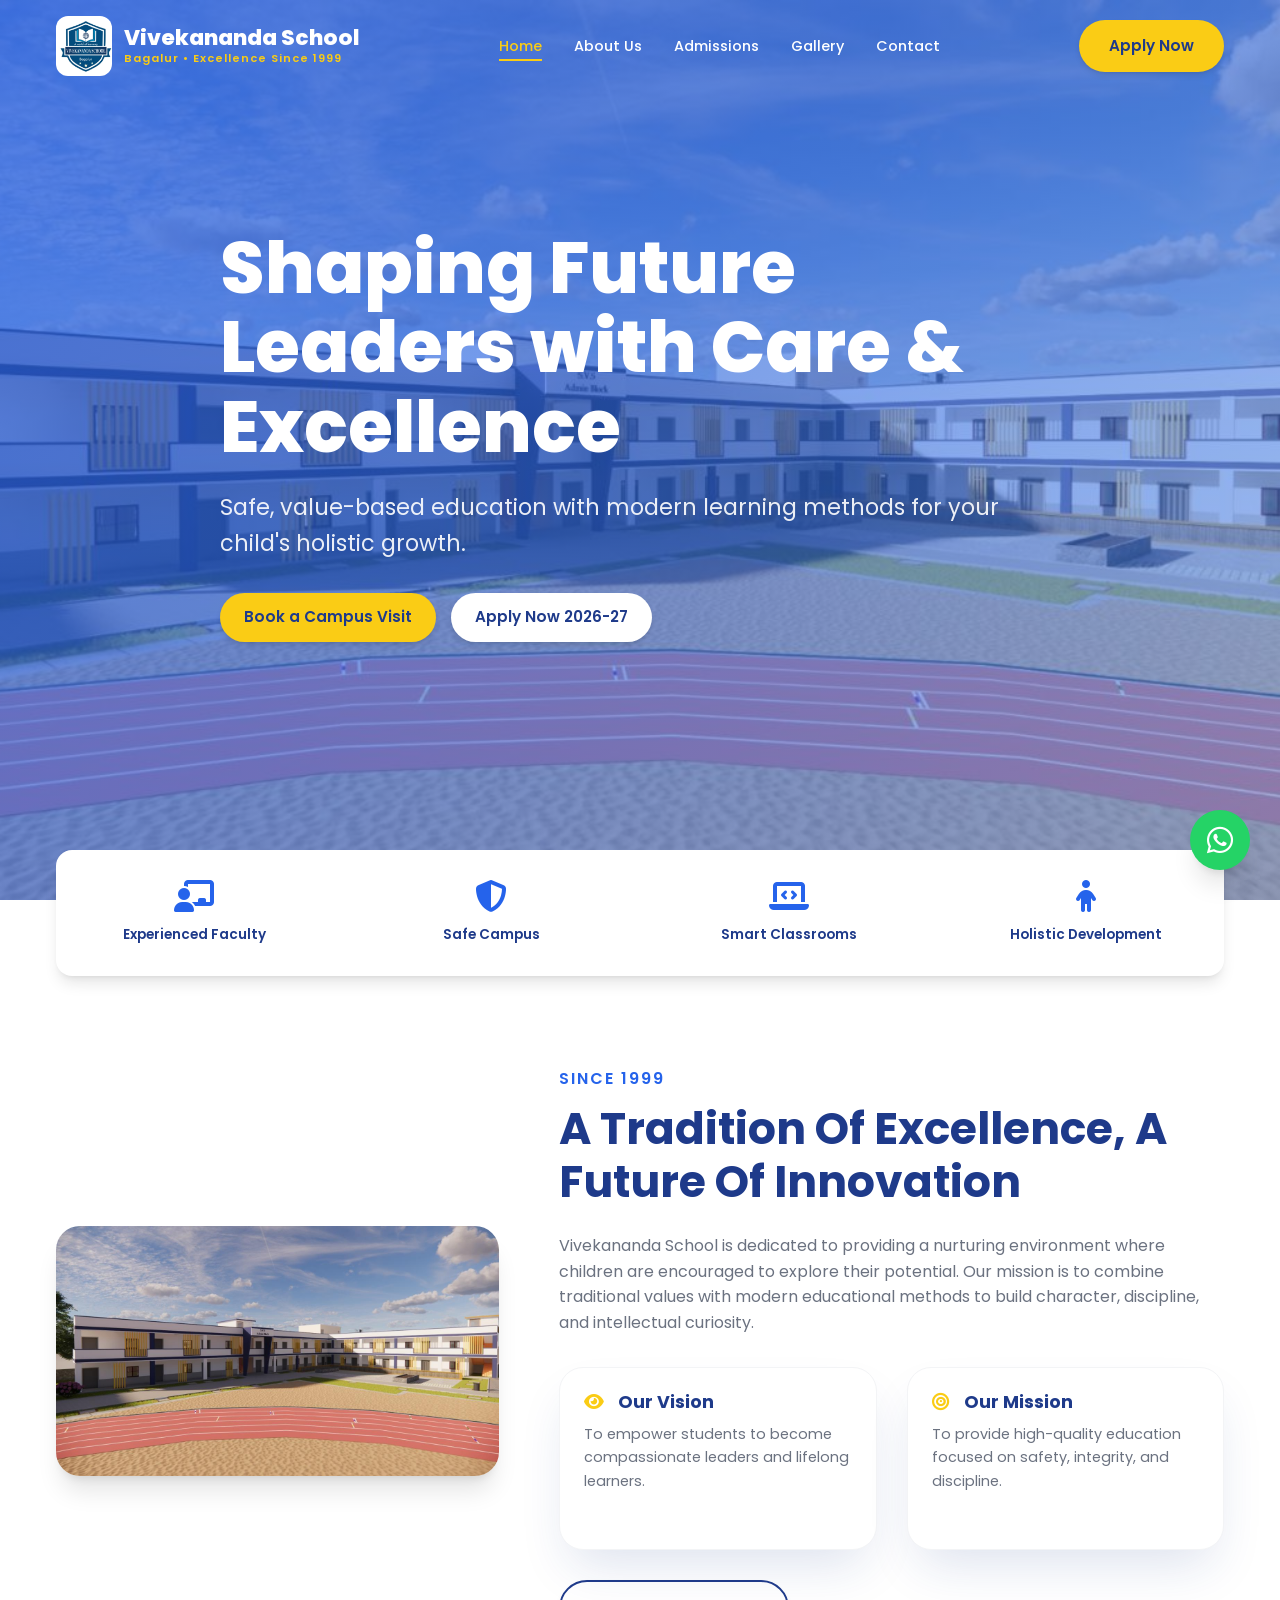
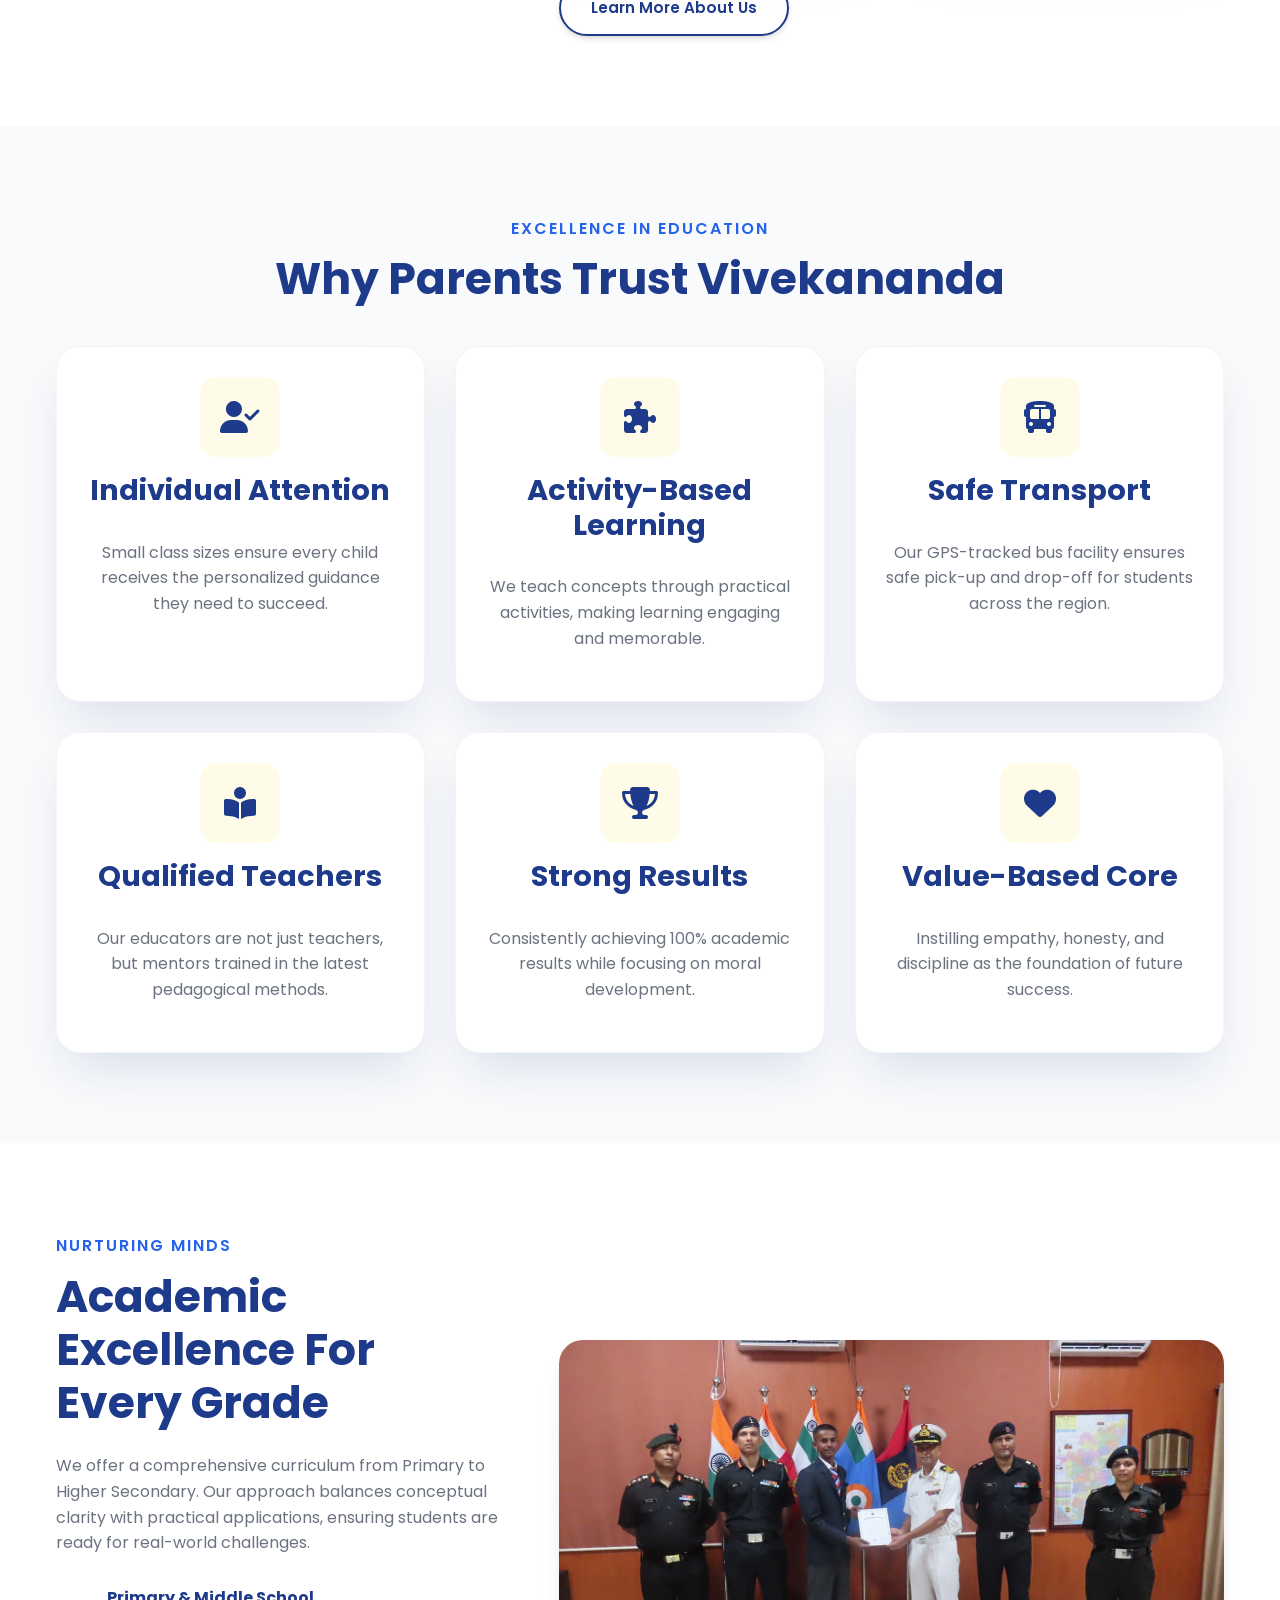
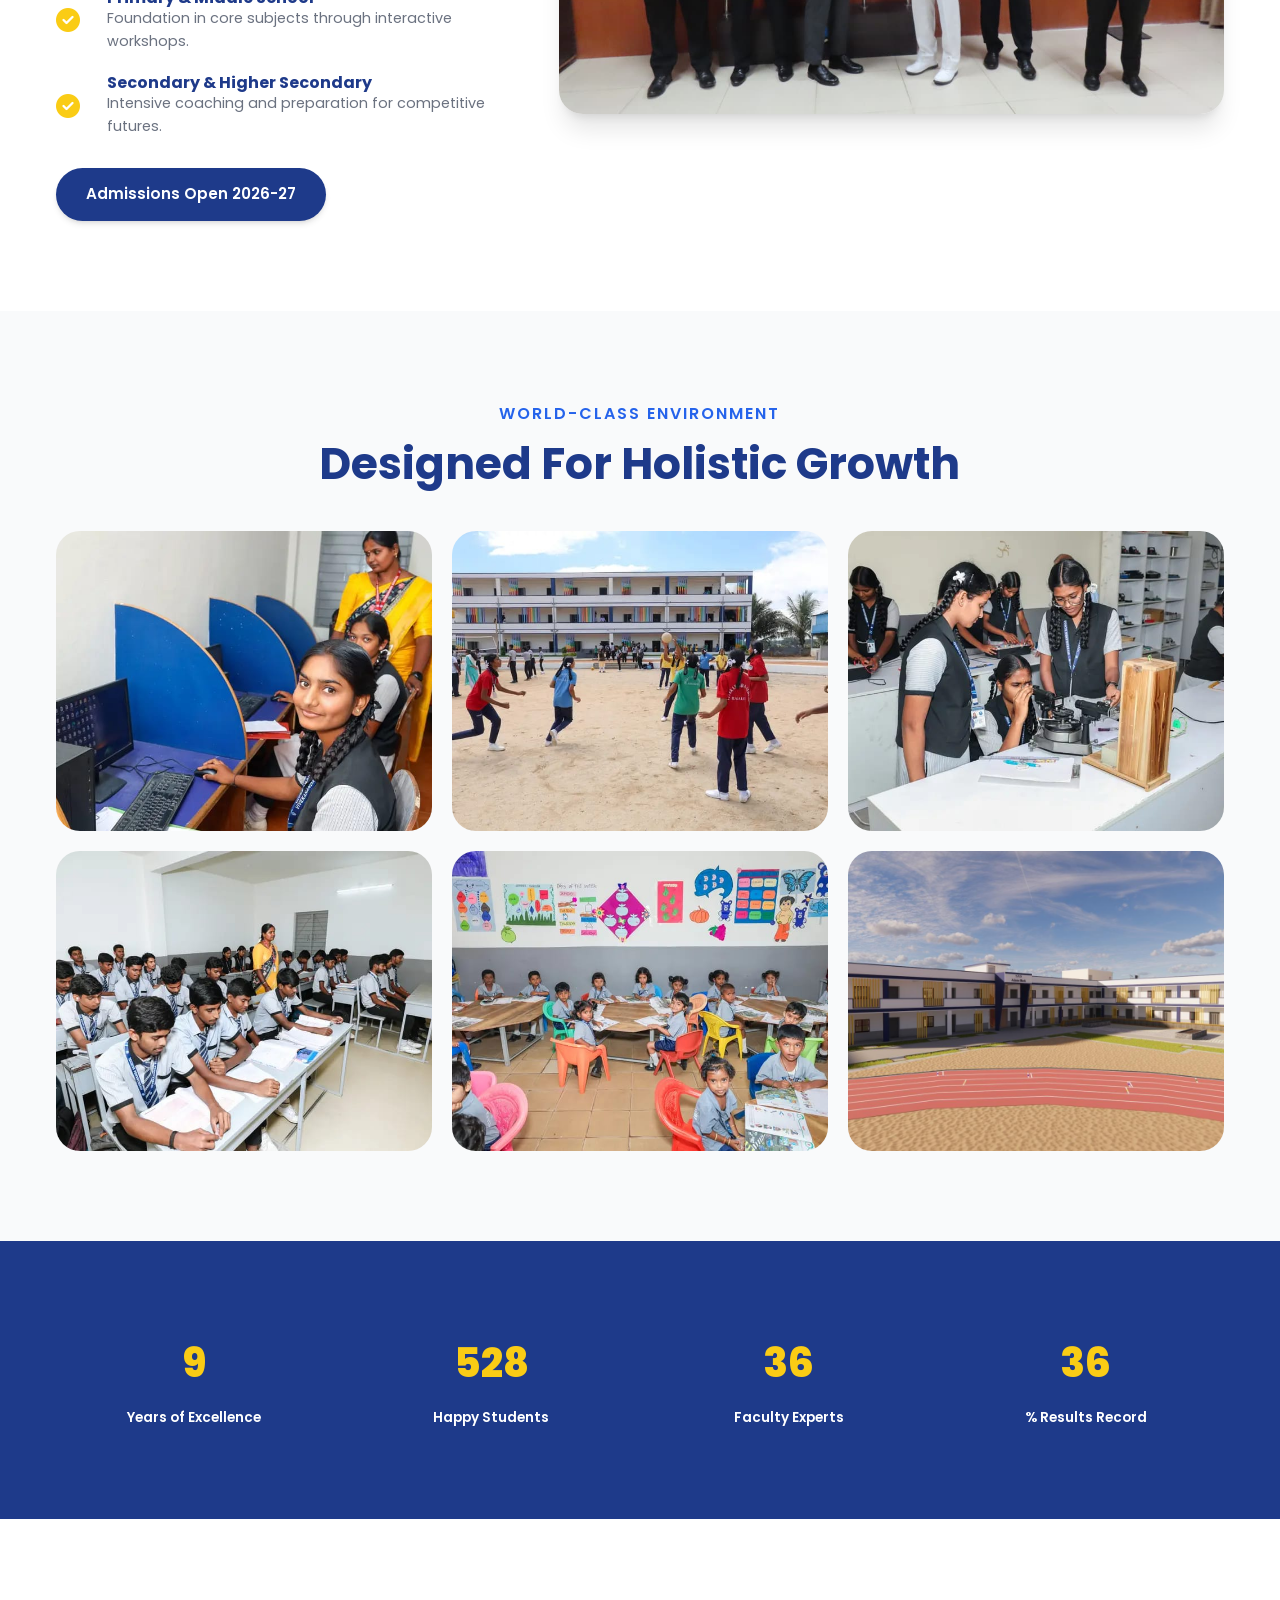
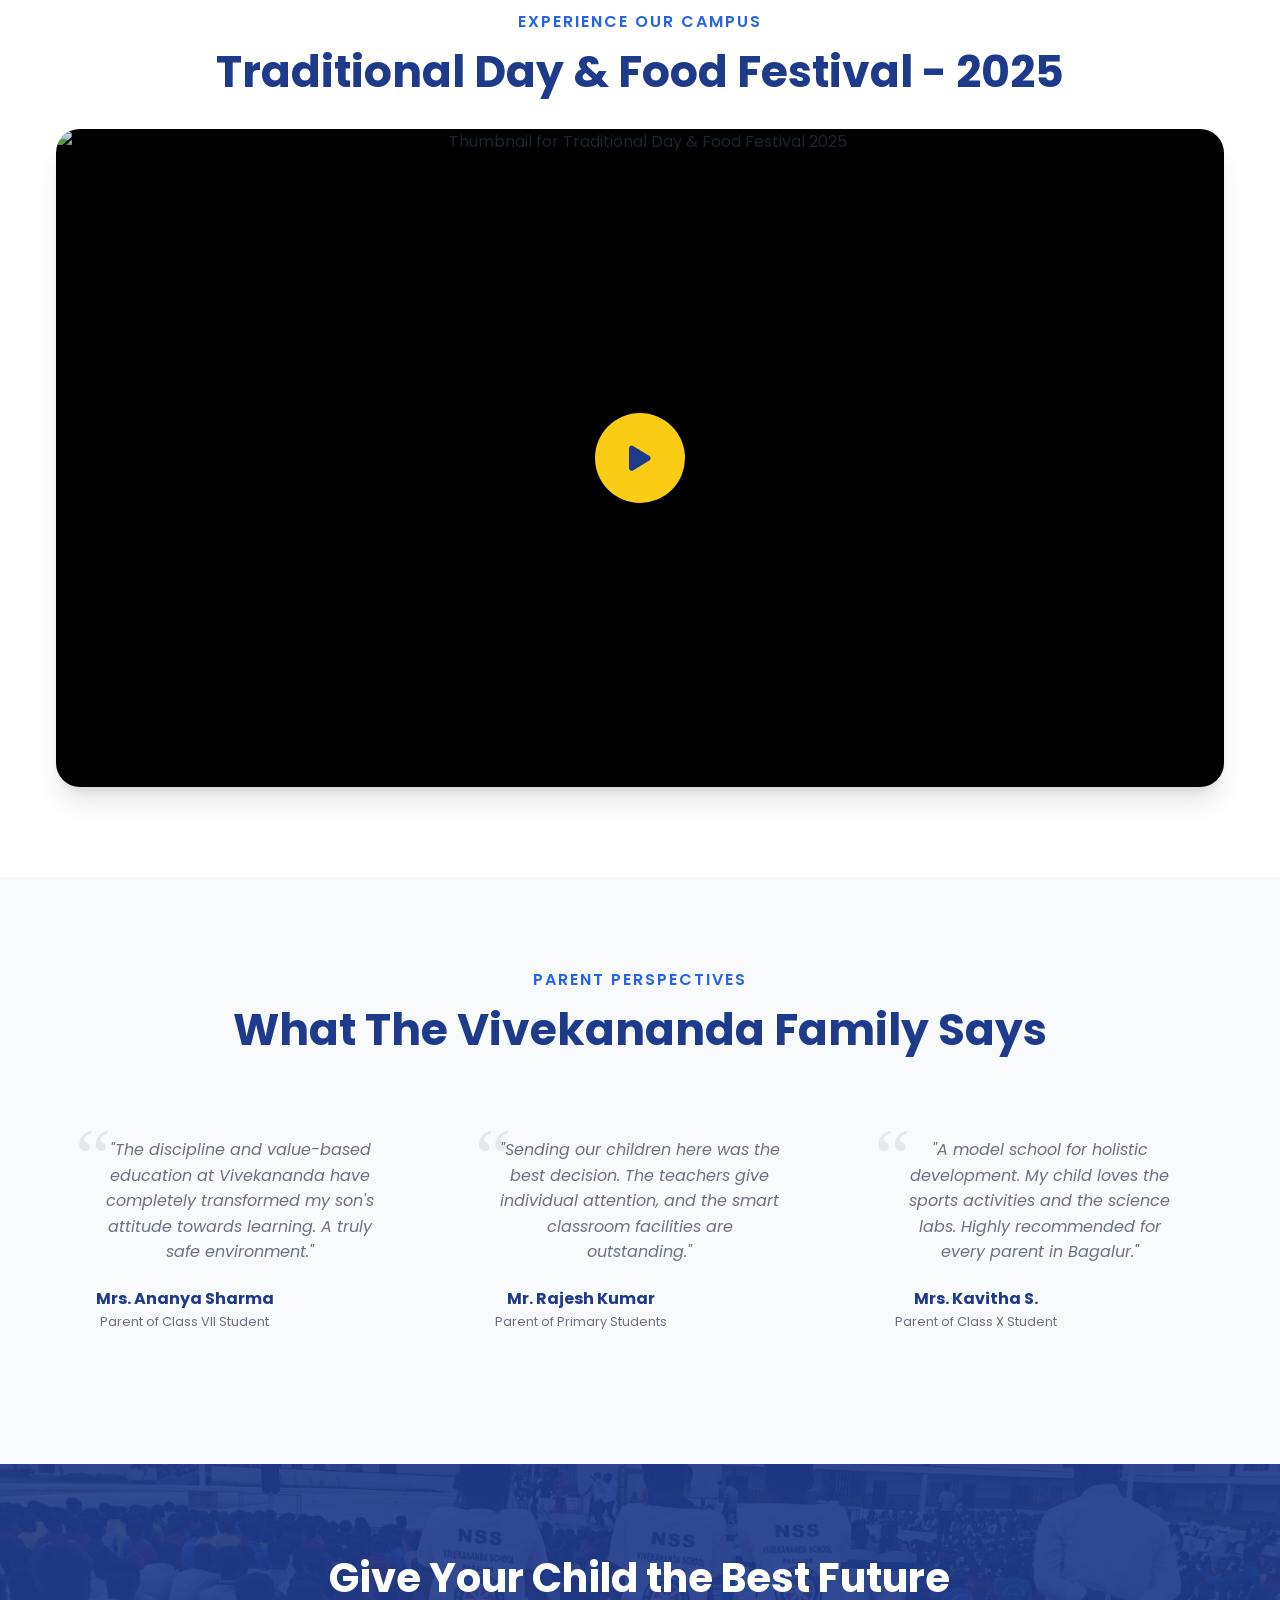
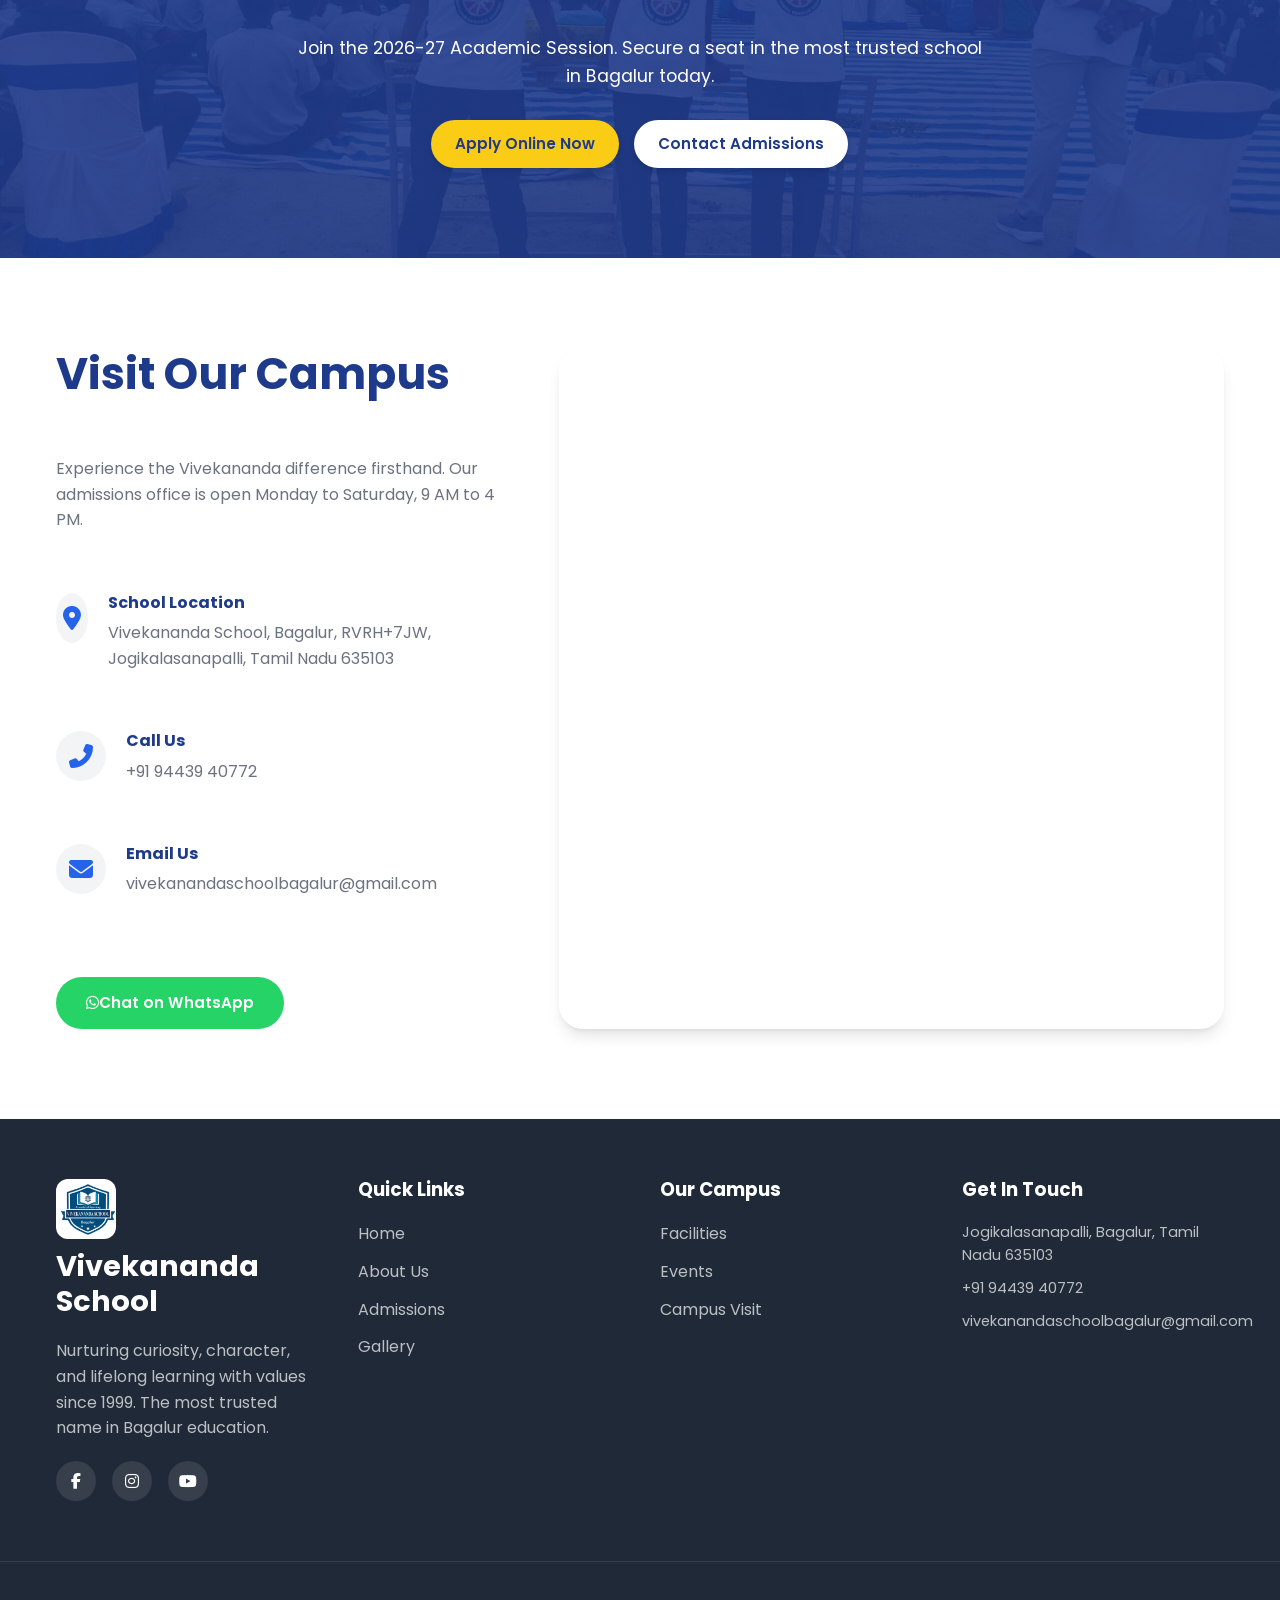
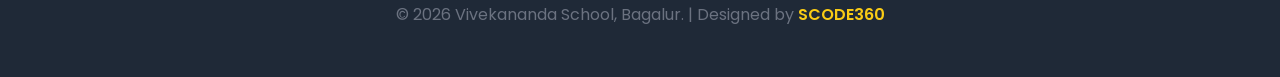
==== commit b5c5c5d1: "new update" ====
--- a/index.html
+++ b/index.html
@@ -112,7 +112,6 @@
                 <li><a href="about.html">About Us</a></li>
                 <li><a href="admissions.html">Admissions</a></li>
                 <li><a href="gallery.html">Gallery</a></li>
-                <li><a href="guide.html">Guide</a></li>
                 <li><a href="contact.html">Contact</a></li>
             </ul>
 
@@ -129,9 +128,9 @@
     <section class="hero" id="home">
         <div class="hero-overlay"></div>
         <div class="container">
-            <h1 data-reveal="fade-up">Shaping Future Leaders with Care & Excellence</h1>
-            <p data-reveal="fade-up" style="transition-delay: 0.2s;">Safe, value-based education with modern learning methods for your child's holistic growth.</p>
-            <div class="hero-btns" data-reveal="fade-up" style="transition-delay: 0.4s;">
+            <h1 data-reveal="fade-up" class="revealed">Shaping Future Leaders with Care & Excellence</h1>
+            <p data-reveal="fade-up" style="transition-delay: 0.2s;" class="revealed">Safe, value-based education with modern learning methods for your child's holistic growth.</p>
+            <div class="hero-btns revealed" data-reveal="fade-up" style="transition-delay: 0.4s; margin-bottom: 30px;">
                 <a href="contact.html" class="btn btn-secondary">Book a Campus Visit</a>
                 <a href="admissions.html" class="btn btn-white">Apply Now 2026-27</a>
             </div>
@@ -474,7 +473,6 @@
                     <li><a href="about.html#facilities">Facilities</a></li>
                     <li><a href="gallery.html#events">Events</a></li>
                     <li><a href="contact.html">Campus Visit</a></li>
-                    <li><a href="admissions.html#guide">Parent Guide</a></li>
                 </ul>
             </div>
             
@@ -487,7 +485,7 @@
         </div>
         
         <div class="footer-bottom">
-            <p>&copy; 2026 Vivekananda School, Bagalur. All Rights Reserved. Designed for Excellence.</p>
+            <p>&copy; 2026 Vivekananda School, Bagalur. | Designed by <a href="https://scode360.in" target="_blank" style="color: var(--secondary); text-decoration: none; font-weight: 600;">SCODE360</a></p>
         </div>
     </footer>
 
--- a/assets/css/style.css
+++ b/assets/css/style.css
@@ -578,6 +578,33 @@
     gap: 20px;
 }
 
+@media (max-width: 992px) {
+    .facilities-grid { grid-template-columns: repeat(2, 1fr); }
+}
+
+@media (max-width: 600px) {
+    .facilities-grid {
+        display: flex;
+        overflow-x: auto;
+        gap: 15px;
+        padding: 10px 5px 25px;
+        margin: 0 -20px;
+        padding-left: 20px;
+        padding-right: 20px;
+        scroll-snap-type: x mandatory;
+        scrollbar-width: none; /* Firefox */
+        -ms-overflow-style: none; /* IE 10+ */
+    }
+    .facilities-grid::-webkit-scrollbar {
+        display: none; /* Chrome/Safari */
+    }
+    .facility-item {
+        flex: 0 0 280px;
+        height: 380px;
+        scroll-snap-align: center;
+    }
+}
+
 .facility-item {
     position: relative;
     border-radius: var(--radius-lg);
@@ -612,7 +639,7 @@
     left: 0;
     width: 100%;
     padding: 24px;
-    background: linear-gradient(to top, rgba(0,0,0,0.9), transparent);
+    background: linear-gradient(to top, rgba(0,0,0,0.85), transparent);
     color: white;
     transition: var(--transition);
     z-index: 2;
@@ -620,18 +647,26 @@
     transform: translateY(20px);
 }
 
+.facility-overlay h3, 
+.facility-overlay p {
+    color: white !important;
+    margin-bottom: 5px;
+}
+
 .facility-item:hover img, 
 .facility-item:active img { 
     transform: scale(1.1); 
 }
 
 .facility-item:hover::after,
-.facility-item:active::after {
+.facility-item:active::after,
+.facility-item.clicked::after {
     opacity: 1;
 }
 
 .facility-item:hover .facility-overlay,
-.facility-item:active .facility-overlay { 
+.facility-item:active .facility-overlay,
+.facility-item.clicked .facility-overlay { 
     opacity: 1;
     transform: translateY(0);
 }
@@ -644,9 +679,52 @@
 }
 
 .gallery-item {
+    position: relative;
     border-radius: var(--radius-md);
     overflow: hidden;
     aspect-ratio: 1;
+    cursor: pointer;
+}
+
+.gallery-item::after {
+    content: '';
+    position: absolute;
+    top: 0;
+    left: 0;
+    width: 100%;
+    height: 100%;
+    background: rgba(30, 58, 138, 0.7);
+    opacity: 0;
+    transition: var(--transition);
+}
+
+.gallery-overlay {
+    position: absolute;
+    bottom: 0;
+    left: 0;
+    width: 100%;
+    padding: 15px;
+    color: white;
+    font-size: 0.85rem;
+    font-weight: 500;
+    z-index: 2;
+    opacity: 0;
+    transform: translateY(10px);
+    transition: var(--transition);
+    background: linear-gradient(to top, rgba(0,0,0,0.8), transparent);
+}
+
+.gallery-item:hover::after,
+.gallery-item:active::after,
+.gallery-item.clicked::after {
+    opacity: 1;
+}
+
+.gallery-item:hover .gallery-overlay,
+.gallery-item:active .gallery-overlay,
+.gallery-item.clicked .gallery-overlay {
+    opacity: 1;
+    transform: translateY(0);
 }
 
 .gallery-item img {
@@ -663,6 +741,14 @@
     display: grid;
     grid-template-columns: repeat(3, 1fr);
     gap: 30px;
+}
+
+@media (max-width: 992px) {
+    .testimonials-grid { grid-template-columns: repeat(2, 1fr); }
+}
+
+@media (max-width: 768px) {
+    .testimonials-grid { grid-template-columns: 1fr; }
 }
 
 .testimonial-card {
--- a/assets/css/style.css
+++ b/assets/css/style.css
@@ -578,6 +578,33 @@
     gap: 20px;
 }
 
+@media (max-width: 992px) {
+    .facilities-grid { grid-template-columns: repeat(2, 1fr); }
+}
+
+@media (max-width: 600px) {
+    .facilities-grid {
+        display: flex;
+        overflow-x: auto;
+        gap: 15px;
+        padding: 10px 5px 25px;
+        margin: 0 -20px;
+        padding-left: 20px;
+        padding-right: 20px;
+        scroll-snap-type: x mandatory;
+        scrollbar-width: none; /* Firefox */
+        -ms-overflow-style: none; /* IE 10+ */
+    }
+    .facilities-grid::-webkit-scrollbar {
+        display: none; /* Chrome/Safari */
+    }
+    .facility-item {
+        flex: 0 0 280px;
+        height: 380px;
+        scroll-snap-align: center;
+    }
+}
+
 .facility-item {
     position: relative;
     border-radius: var(--radius-lg);
@@ -612,7 +639,7 @@
     left: 0;
     width: 100%;
     padding: 24px;
-    background: linear-gradient(to top, rgba(0,0,0,0.9), transparent);
+    background: linear-gradient(to top, rgba(0,0,0,0.85), transparent);
     color: white;
     transition: var(--transition);
     z-index: 2;
@@ -620,18 +647,26 @@
     transform: translateY(20px);
 }
 
+.facility-overlay h3, 
+.facility-overlay p {
+    color: white !important;
+    margin-bottom: 5px;
+}
+
 .facility-item:hover img, 
 .facility-item:active img { 
     transform: scale(1.1); 
 }
 
 .facility-item:hover::after,
-.facility-item:active::after {
+.facility-item:active::after,
+.facility-item.clicked::after {
     opacity: 1;
 }
 
 .facility-item:hover .facility-overlay,
-.facility-item:active .facility-overlay { 
+.facility-item:active .facility-overlay,
+.facility-item.clicked .facility-overlay { 
     opacity: 1;
     transform: translateY(0);
 }
@@ -644,9 +679,52 @@
 }
 
 .gallery-item {
+    position: relative;
     border-radius: var(--radius-md);
     overflow: hidden;
     aspect-ratio: 1;
+    cursor: pointer;
+}
+
+.gallery-item::after {
+    content: '';
+    position: absolute;
+    top: 0;
+    left: 0;
+    width: 100%;
+    height: 100%;
+    background: rgba(30, 58, 138, 0.7);
+    opacity: 0;
+    transition: var(--transition);
+}
+
+.gallery-overlay {
+    position: absolute;
+    bottom: 0;
+    left: 0;
+    width: 100%;
+    padding: 15px;
+    color: white;
+    font-size: 0.85rem;
+    font-weight: 500;
+    z-index: 2;
+    opacity: 0;
+    transform: translateY(10px);
+    transition: var(--transition);
+    background: linear-gradient(to top, rgba(0,0,0,0.8), transparent);
+}
+
+.gallery-item:hover::after,
+.gallery-item:active::after,
+.gallery-item.clicked::after {
+    opacity: 1;
+}
+
+.gallery-item:hover .gallery-overlay,
+.gallery-item:active .gallery-overlay,
+.gallery-item.clicked .gallery-overlay {
+    opacity: 1;
+    transform: translateY(0);
 }
 
 .gallery-item img {
@@ -663,6 +741,14 @@
     display: grid;
     grid-template-columns: repeat(3, 1fr);
     gap: 30px;
+}
+
+@media (max-width: 992px) {
+    .testimonials-grid { grid-template-columns: repeat(2, 1fr); }
+}
+
+@media (max-width: 768px) {
+    .testimonials-grid { grid-template-columns: 1fr; }
 }
 
 .testimonial-card {
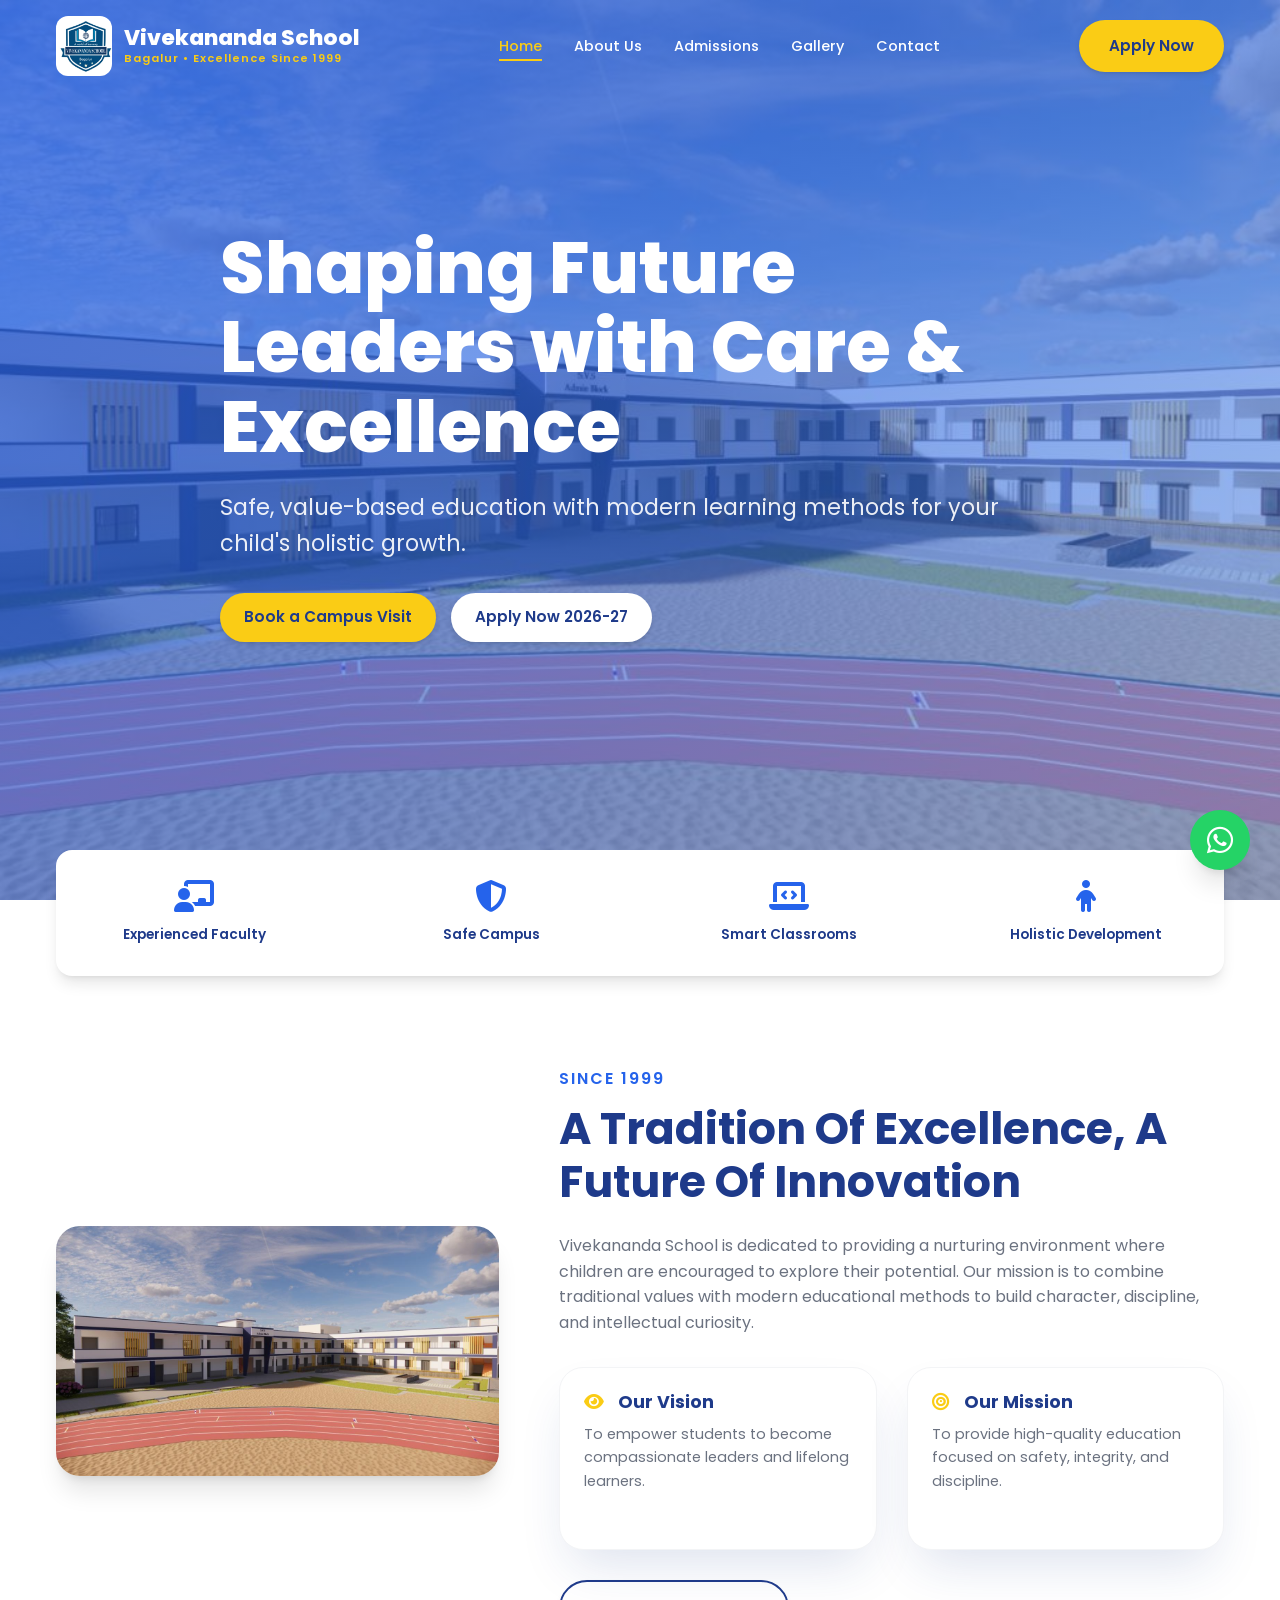
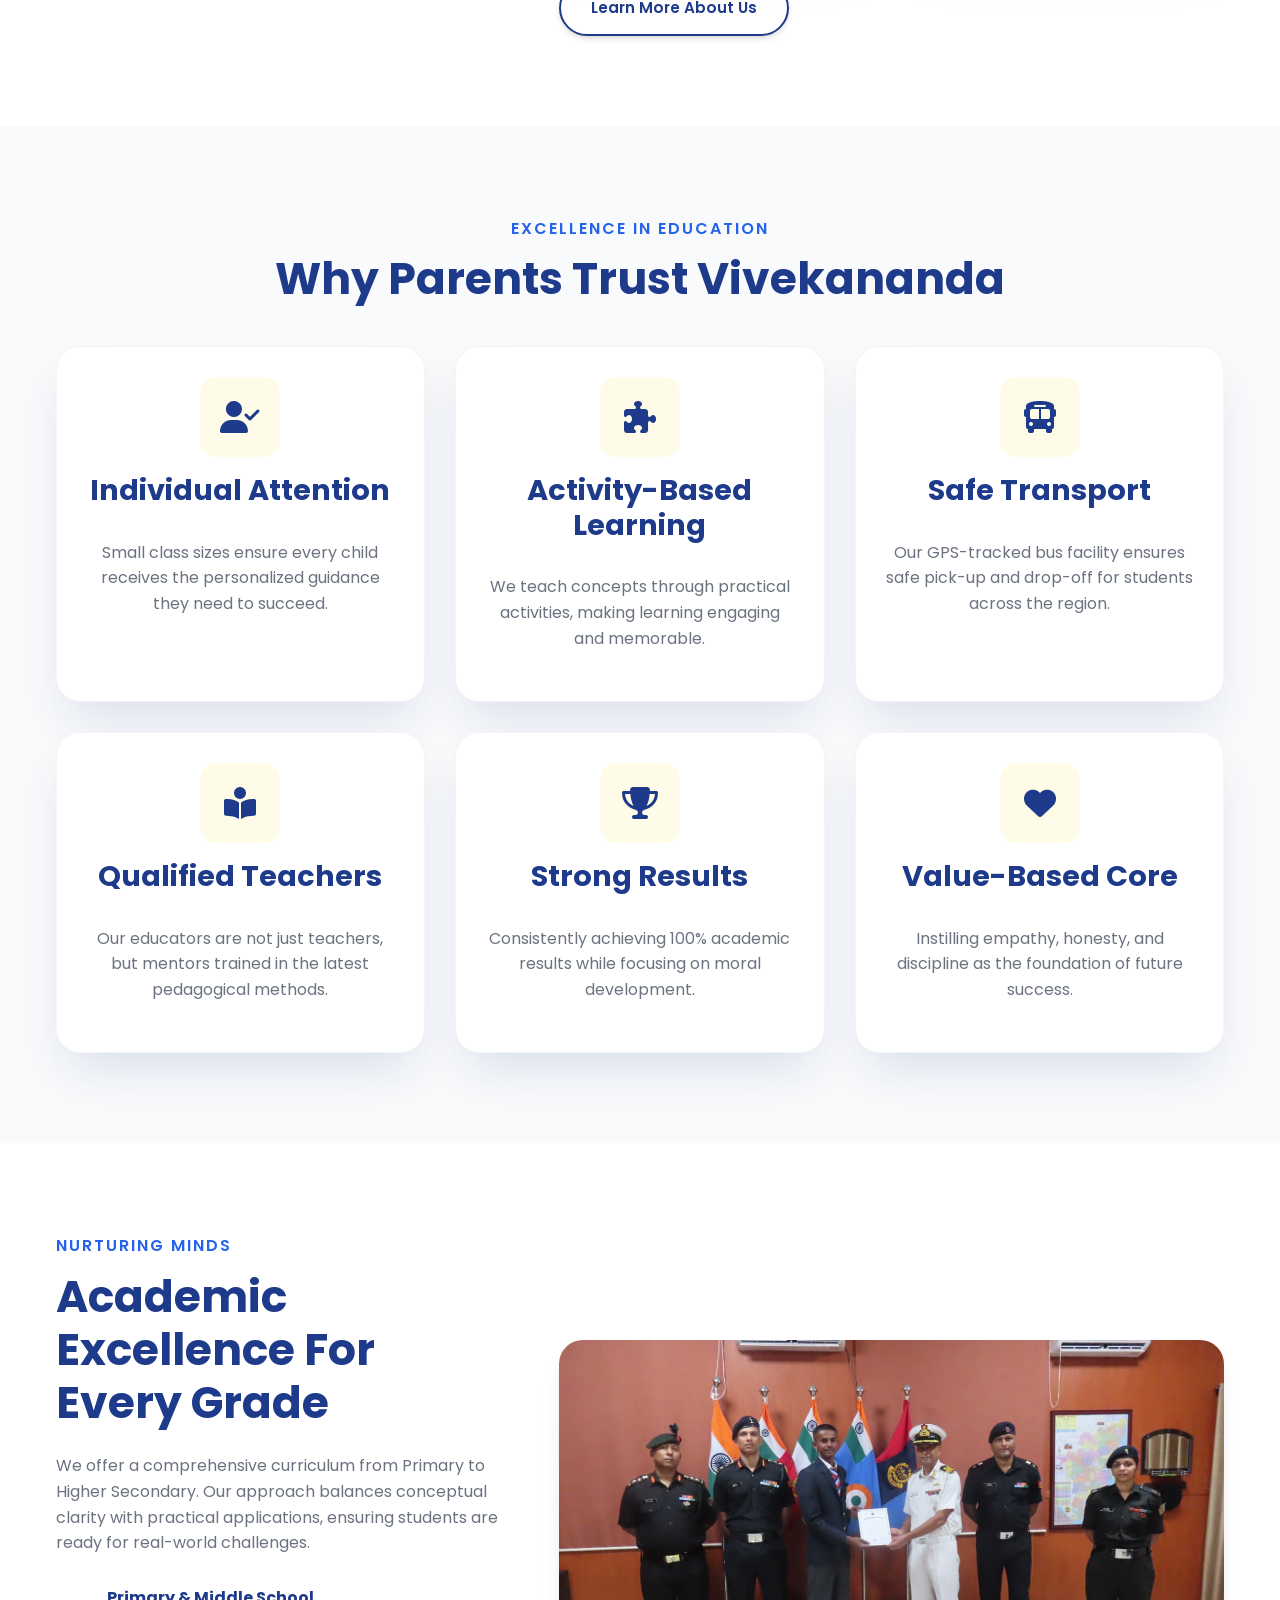
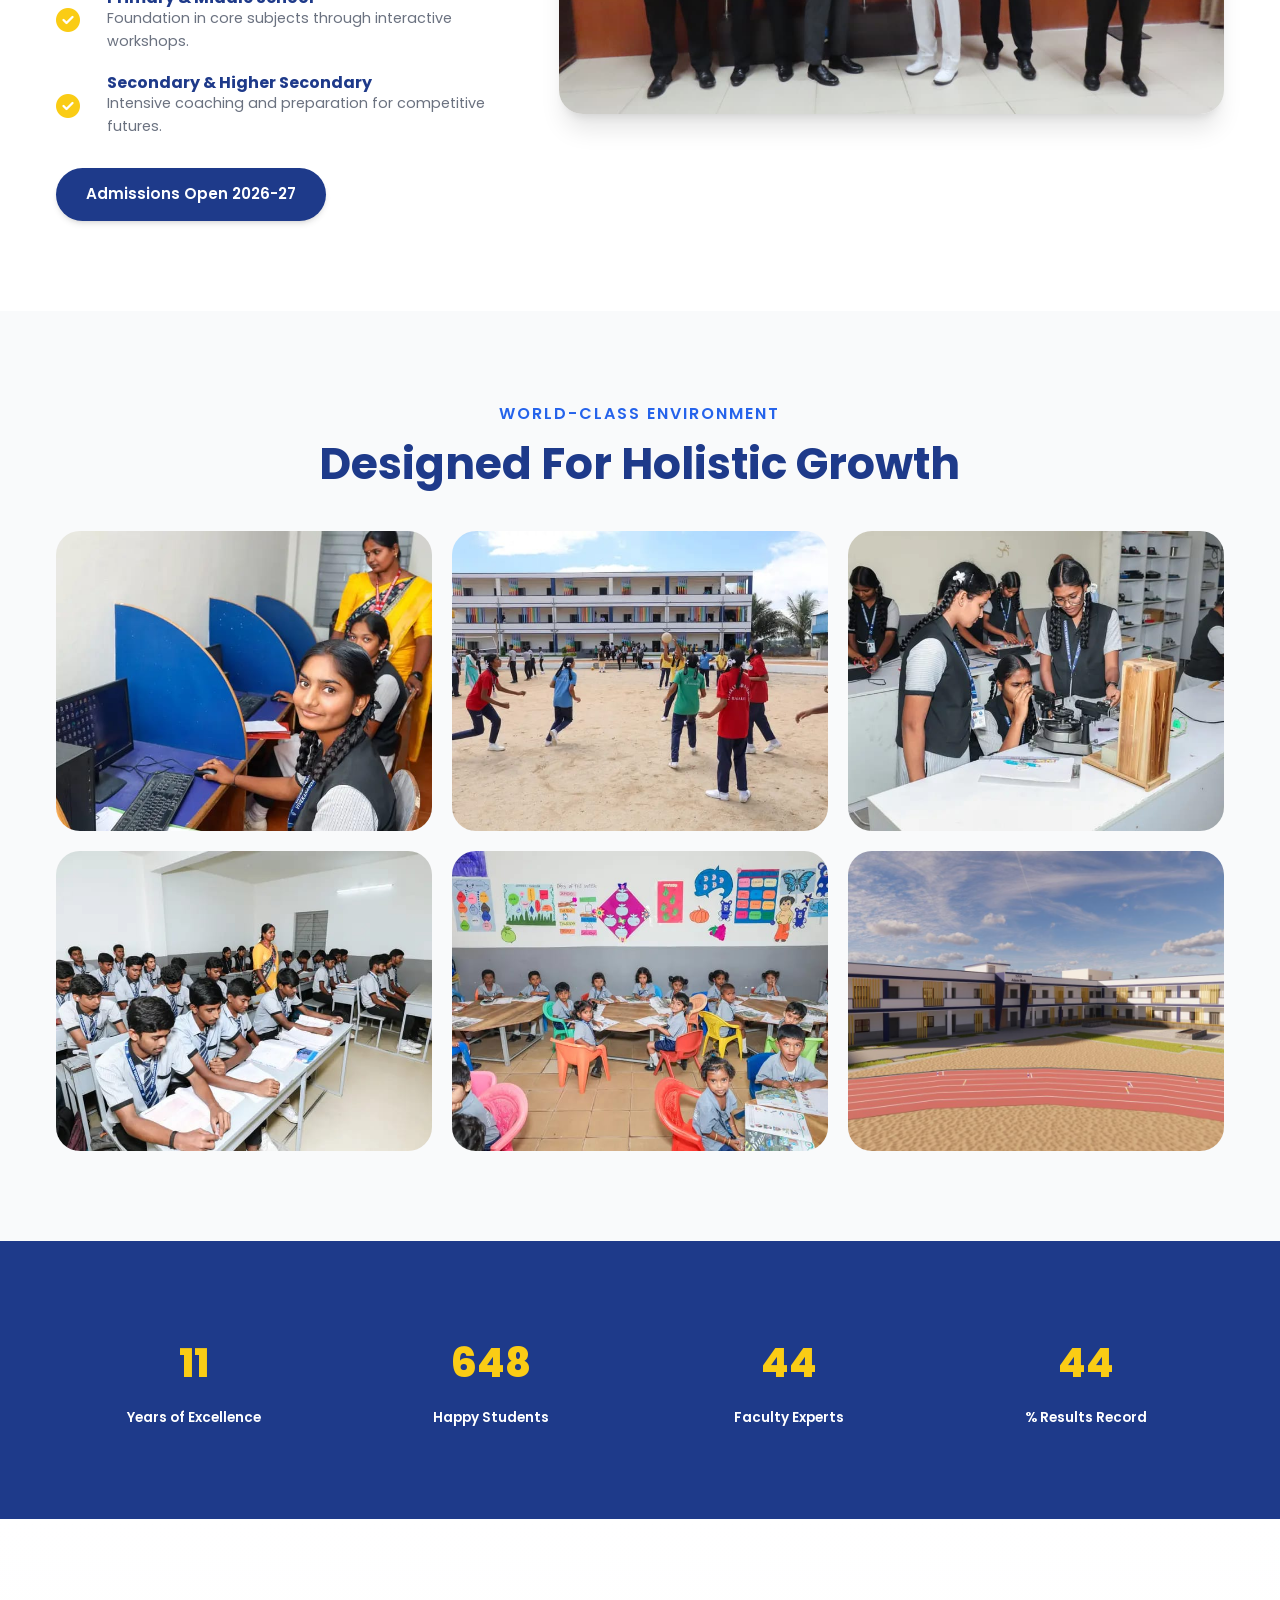
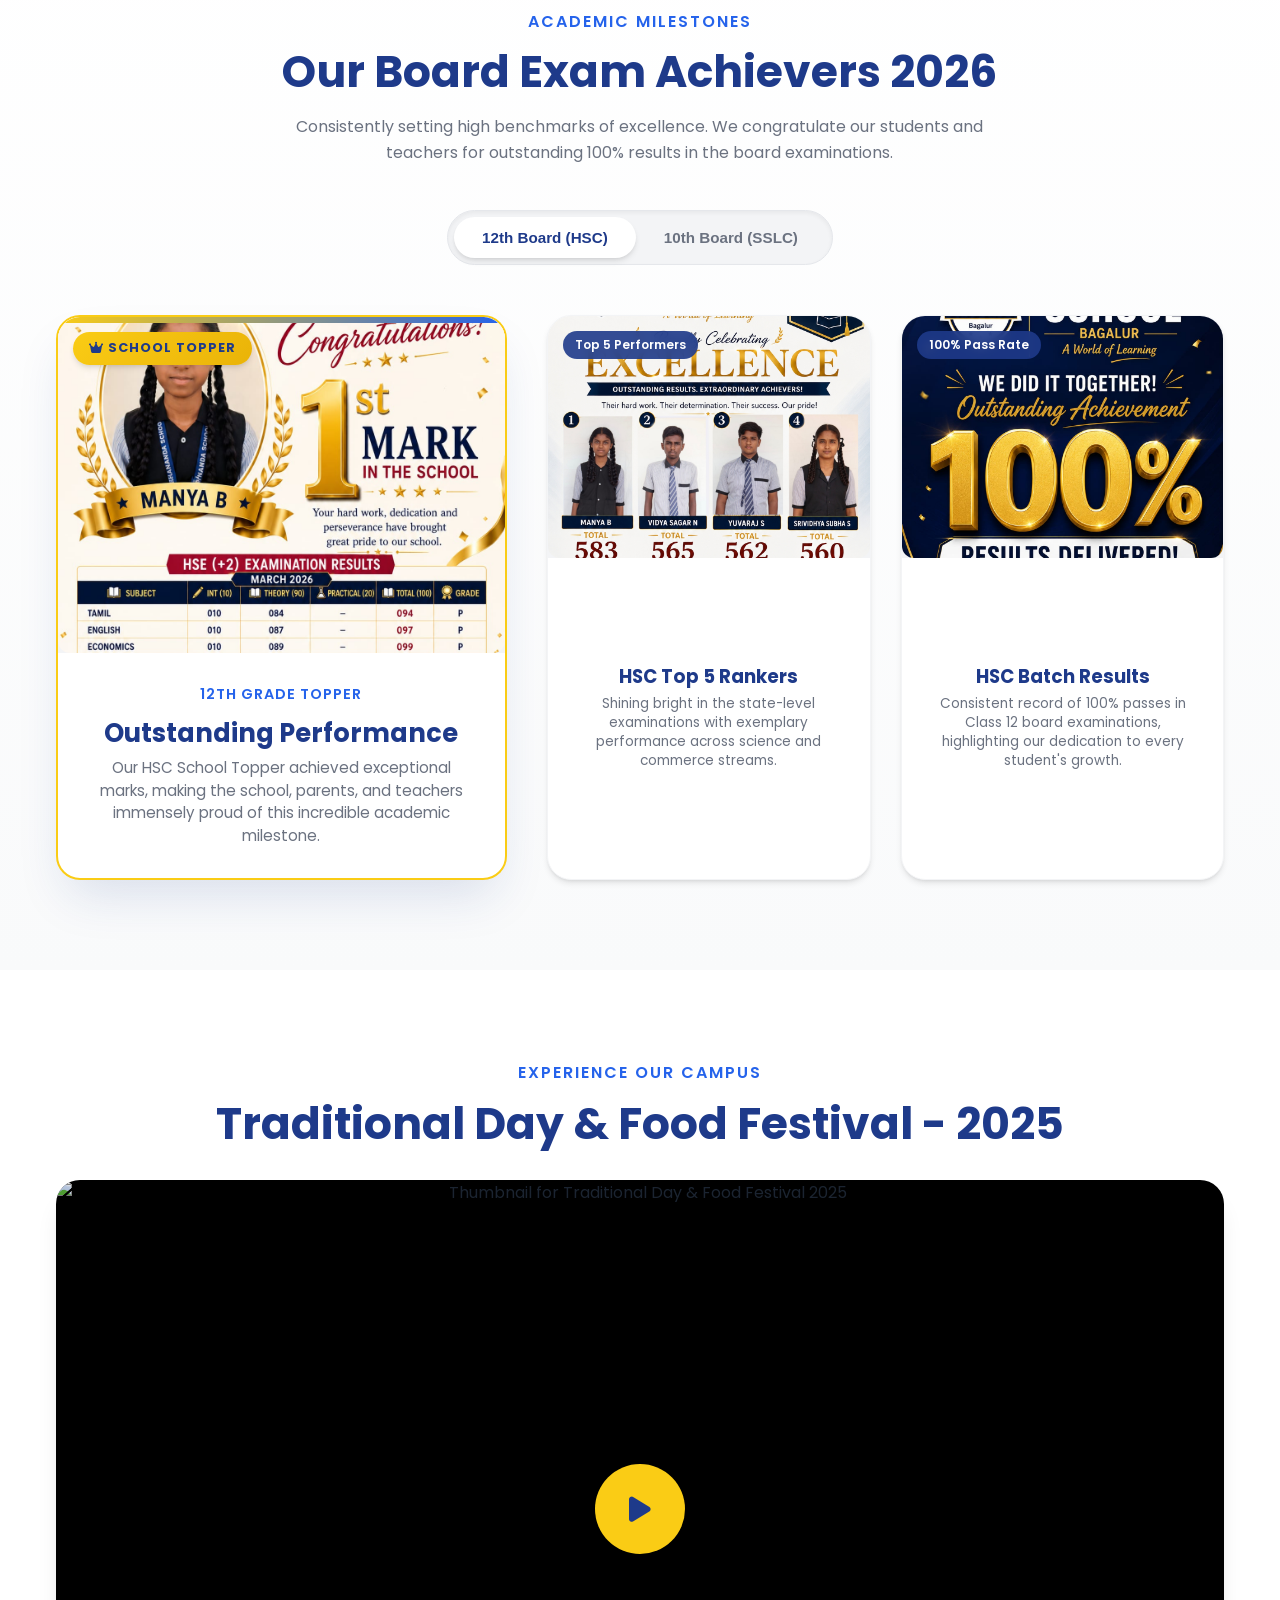
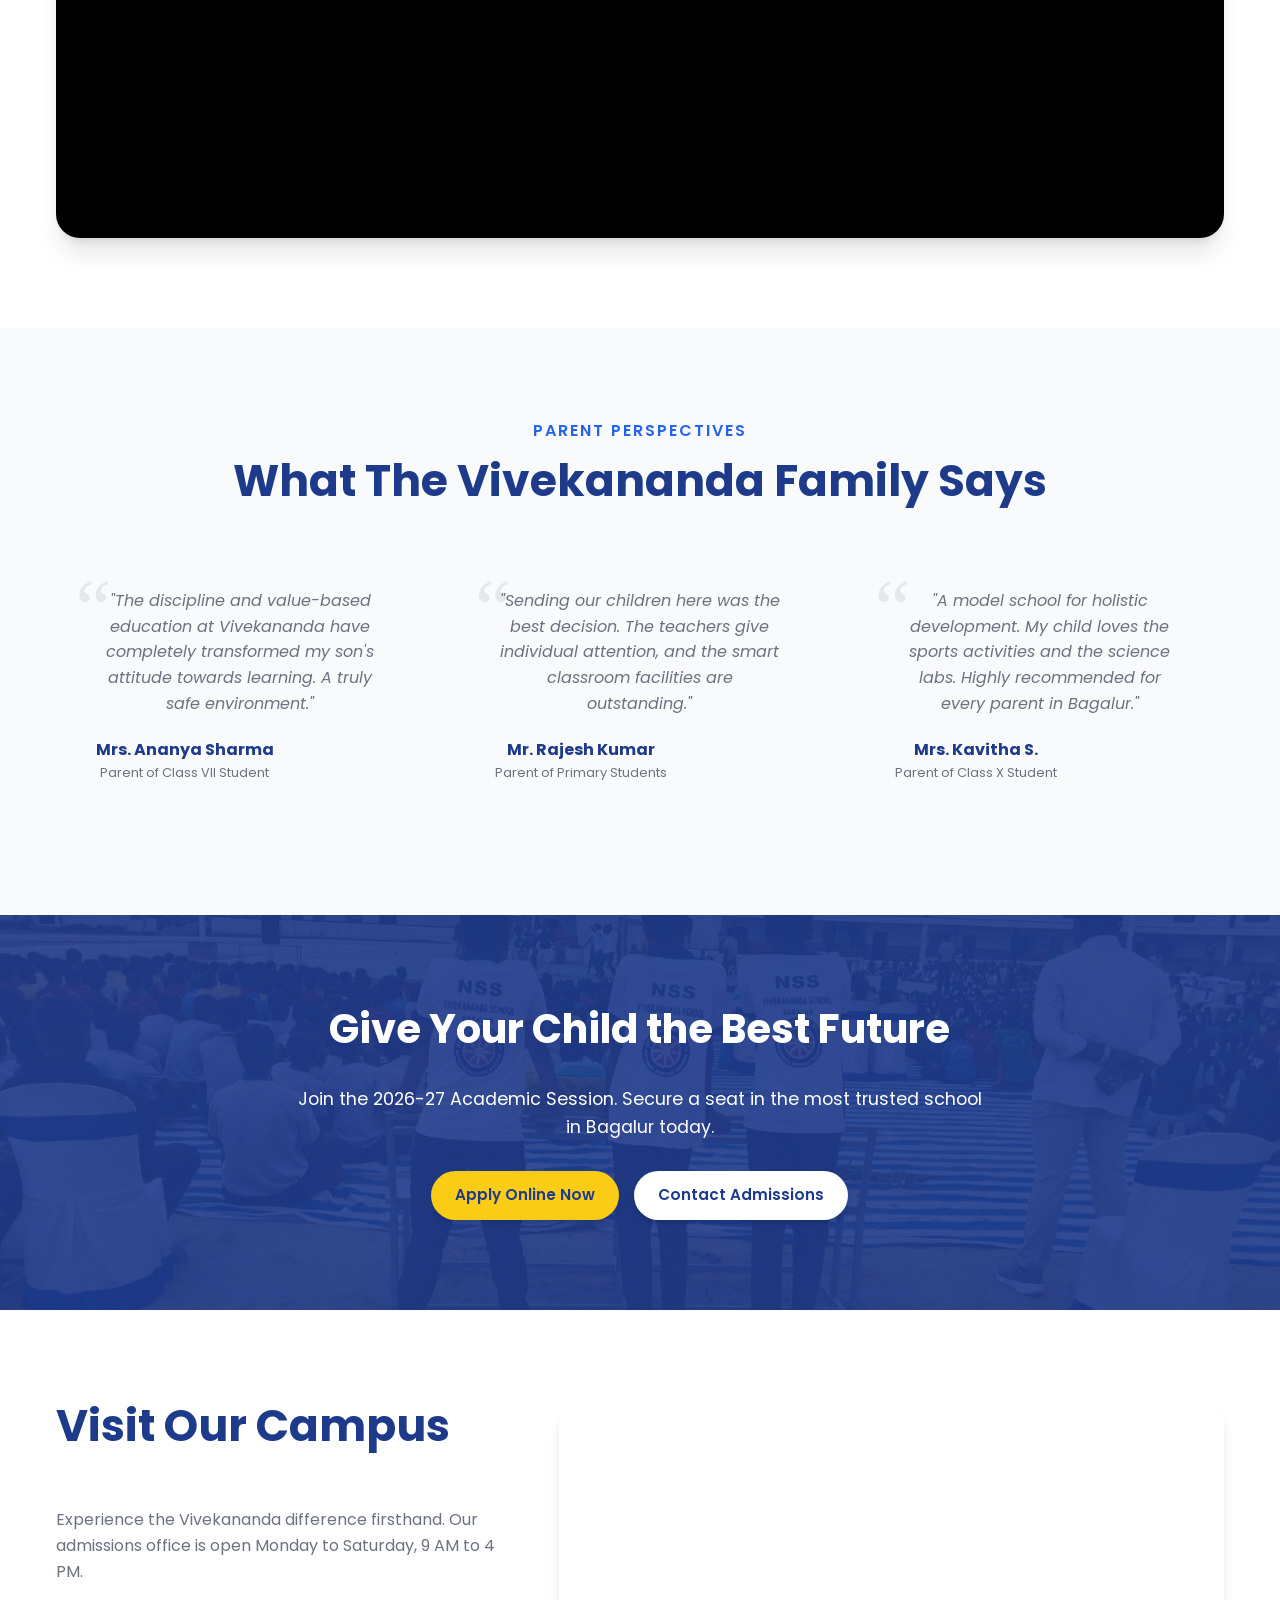
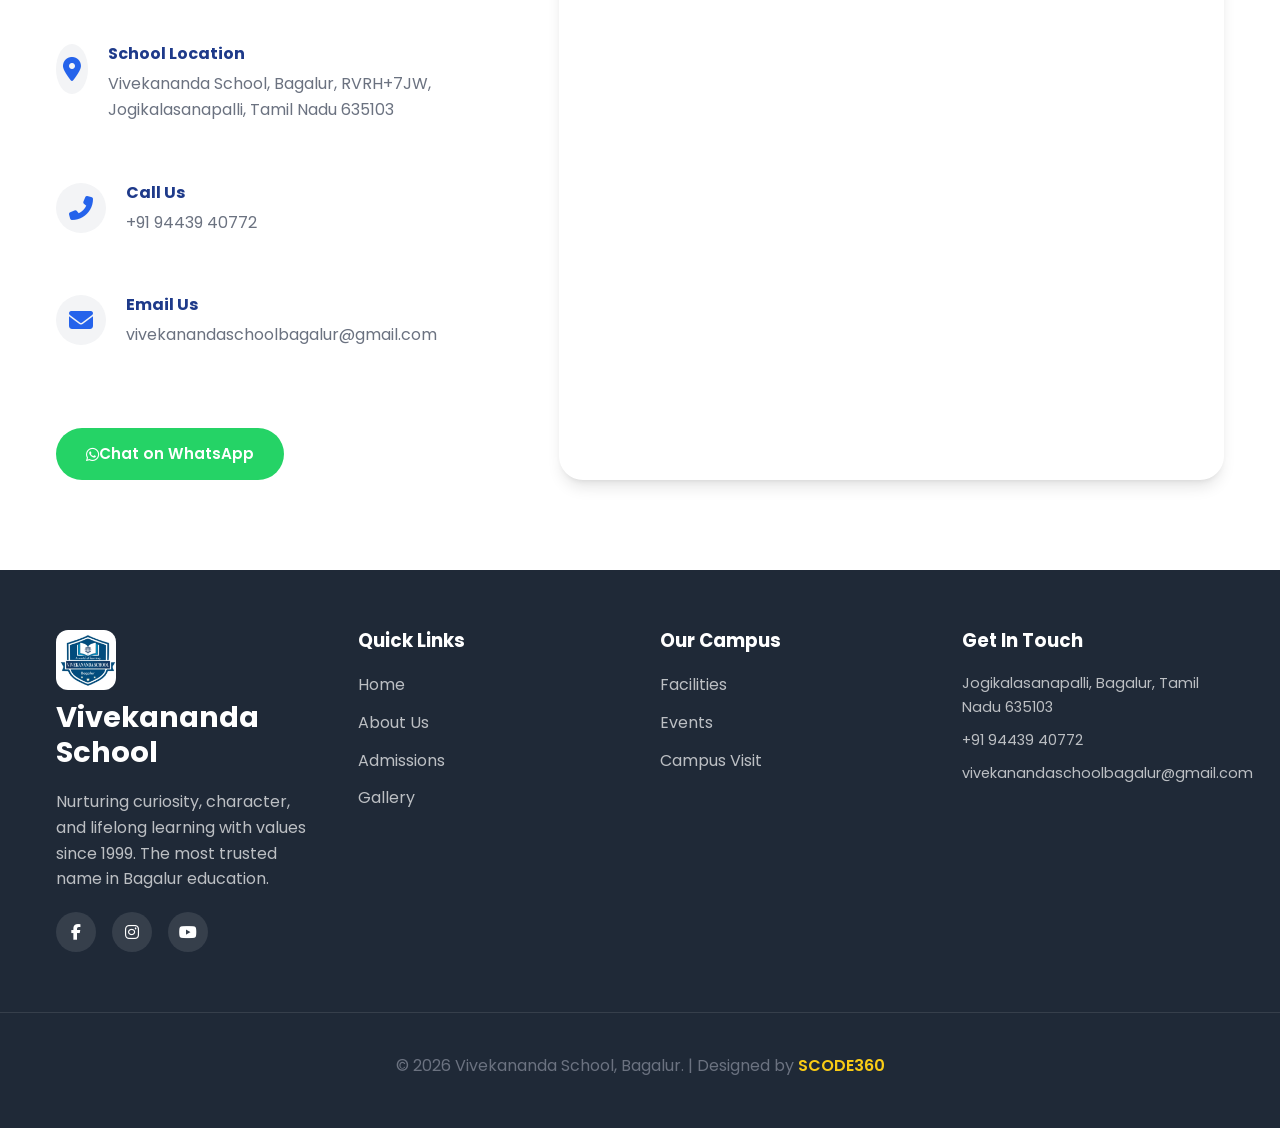
==== commit 7e223900: "posters" ====
--- a/index.html
+++ b/index.html
@@ -333,6 +333,116 @@
         </div>
     </section>
 
+    <!-- 8. Board Exam Achievers 2026 Section -->
+    <section class="section-padding achiever-section" id="achievers">
+        <div class="container">
+            <div class="text-center" style="margin-bottom: 45px;">
+                <span class="section-subtitle">Academic Milestones</span>
+                <h2 class="section-title">Our Board Exam Achievers 2026</h2>
+                <p style="max-width: 700px; margin: 0 auto 30px;">Consistently setting high benchmarks of excellence. We congratulate our students and teachers for outstanding 100% results in the board examinations.</p>
+            </div>
+
+            <!-- Tab Switcher -->
+            <div class="achiever-tabs-container" data-reveal="fade-up">
+                <div class="achiever-tabs" role="tablist" aria-label="Board Exam Toppers Tabs">
+                    <button class="achiever-tab-btn active" data-tab="hsc-12th" aria-selected="true" role="tab">12th Board (HSC)</button>
+                    <button class="achiever-tab-btn" data-tab="sslc-10th" aria-selected="false" role="tab">10th Board (SSLC)</button>
+                </div>
+            </div>
+
+            <!-- Tab Panes -->
+            <div class="achiever-panes-container">
+                <!-- 12th Board (HSC) Pane -->
+                <div class="achiever-tab-pane active" id="hsc-12th" role="tabpanel">
+                    <div class="achievers-layout">
+                        <!-- Spotlight Topper -->
+                        <div class="achiever-spotlight-card" data-reveal="fade-right">
+                            <span class="topper-badge"><i class="fas fa-crown"></i> School Topper</span>
+                            <div class="spotlight-img-container">
+                                <img src="Images/Achivements/12th%20top%20student%20in%202026.jpeg" alt="12th Grade Board Exam Topper 2026" loading="lazy" width="600" height="450">
+                            </div>
+                            <div class="spotlight-info">
+                                <span class="spotlight-meta">12th Grade Topper</span>
+                                <h3>Outstanding Performance</h3>
+                                <p class="spotlight-desc">Our HSC School Topper achieved exceptional marks, making the school, parents, and teachers immensely proud of this incredible academic milestone.</p>
+                            </div>
+                        </div>
+
+                        <!-- Side Grid (Top 5 & 100% Pass) -->
+                        <div class="achievers-side-grid">
+                            <!-- Top 5 Students -->
+                            <div class="achiever-card" data-reveal="fade-up" style="transition-delay: 0.1s;">
+                                <div class="achiever-img-container">
+                                    <img src="Images/Achivements/12th%20top%205%20Pass%20students%20in%202026.jpeg" alt="12th Grade Top 5 Performers 2026" loading="lazy" width="400" height="300">
+                                </div>
+                                <div class="achiever-info">
+                                    <span class="achiever-badge">Top 5 Performers</span>
+                                    <h4>HSC Top 5 Rankers</h4>
+                                    <p>Shining bright in the state-level examinations with exemplary performance across science and commerce streams.</p>
+                                </div>
+                            </div>
+                            <!-- 100% Pass Celebration -->
+                            <div class="achiever-card" data-reveal="fade-up" style="transition-delay: 0.2s;">
+                                <div class="achiever-img-container">
+                                    <img src="Images/Achivements/12th%20100%25%20Pass%20in%202026.jpeg" alt="12th Grade 100% Pass rate celebration" loading="lazy" width="400" height="300">
+                                </div>
+                                <div class="achiever-info">
+                                    <span class="achiever-badge">100% Pass Rate</span>
+                                    <h4>HSC Batch Results</h4>
+                                    <p>Consistent record of 100% passes in Class 12 board examinations, highlighting our dedication to every student's growth.</p>
+                                </div>
+                            </div>
+                        </div>
+                    </div>
+                </div>
+
+                <!-- 10th Board (SSLC) Pane -->
+                <div class="achiever-tab-pane" id="sslc-10th" role="tabpanel">
+                    <div class="achievers-layout">
+                        <!-- Spotlight Topper -->
+                        <div class="achiever-spotlight-card">
+                            <span class="topper-badge"><i class="fas fa-crown"></i> School Topper</span>
+                            <div class="spotlight-img-container">
+                                <img src="Images/Achivements/10th%20top%20student%20in%202026.jpeg" alt="10th Grade Board Exam Topper 2026" loading="lazy" width="600" height="450">
+                            </div>
+                            <div class="spotlight-info">
+                                <span class="spotlight-meta">10th Grade Topper</span>
+                                <h3>Exemplary Results</h3>
+                                <p class="spotlight-desc">Our SSLC School Topper secured extraordinary marks, paving a pathway of excellence and inspiring junior classes to scale new educational heights.</p>
+                            </div>
+                        </div>
+
+                        <!-- Side Grid (Top 5 & 100% Pass) -->
+                        <div class="achievers-side-grid">
+                            <!-- Top 5 Students -->
+                            <div class="achiever-card">
+                                <div class="achiever-img-container">
+                                    <img src="Images/Achivements/10th%20top%205%20Pass%20students%20in%202026.jpeg" alt="10th Grade Top 5 Performers 2026" loading="lazy" width="400" height="300">
+                                </div>
+                                <div class="achiever-info">
+                                    <span class="achiever-badge">Top 5 Performers</span>
+                                    <h4>SSLC Top 5 Rankers</h4>
+                                    <p>Our top students achieved exceptional percentiles, displaying profound conceptual clarity and diligence.</p>
+                                </div>
+                            </div>
+                            <!-- 100% Pass Celebration -->
+                            <div class="achiever-card">
+                                <div class="achiever-img-container">
+                                    <img src="Images/Achivements/10th%20100%25%20Pass%20in%202026.jpeg" alt="10th Grade 100% Pass rate celebration" loading="lazy" width="400" height="300">
+                                </div>
+                                <div class="achiever-info">
+                                    <span class="achiever-badge">100% Pass Rate</span>
+                                    <h4>SSLC Batch Results</h4>
+                                    <p>Delivering perfect academic success with another consecutive year of 100% passes in Class 10 board examinations.</p>
+                                </div>
+                            </div>
+                        </div>
+                    </div>
+                </div>
+            </div>
+        </div>
+    </section>
+
     <section class="section-padding">
         <div class="container text-center">
             <span class="section-subtitle">Experience our Campus</span>
--- a/assets/css/style.css
+++ b/assets/css/style.css
@@ -977,3 +977,438 @@
 
 .modal-content h2 { color: var(--primary); margin-bottom: 15px; }
 .modal-content p { color: var(--text-muted); margin-bottom: 30px; }
+
+/* ==========================================
+   BOARD EXAM ACHIEVERS & GALLERY FILTERS
+   ========================================== */
+
+/* Achiever Tabs and Switcher */
+.achiever-section {
+    position: relative;
+    background: linear-gradient(180deg, var(--white) 0%, var(--gray-50) 100%);
+}
+
+.achiever-tabs-container {
+    display: flex;
+    justify-content: center;
+    margin-bottom: 50px;
+}
+
+.achiever-tabs {
+    display: flex;
+    background: var(--gray-100);
+    padding: 6px;
+    border-radius: var(--radius-full);
+    box-shadow: inset 0 2px 4px rgba(0, 0, 0, 0.05);
+    border: 1px solid var(--gray-200);
+}
+
+.achiever-tab-btn {
+    padding: 12px 28px;
+    font-size: 0.95rem;
+    font-weight: 600;
+    color: var(--text-muted);
+    background: transparent;
+    border: none;
+    border-radius: var(--radius-full);
+    cursor: pointer;
+    transition: var(--transition);
+}
+
+.achiever-tab-btn:hover {
+    color: var(--primary);
+}
+
+.achiever-tab-btn.active {
+    background: var(--white);
+    color: var(--primary);
+    box-shadow: var(--shadow-md);
+}
+
+/* Tab Content Display */
+.achiever-tab-pane {
+    display: none;
+    opacity: 0;
+    transform: translateY(20px);
+    transition: opacity 0.5s ease, transform 0.5s ease;
+}
+
+.achiever-tab-pane.active {
+    display: block;
+    animation: achieverFadeInUp 0.6s cubic-bezier(0.4, 0, 0.2, 1) forwards;
+}
+
+@keyframes achieverFadeInUp {
+    to {
+        opacity: 1;
+        transform: translateY(0);
+    }
+}
+
+/* Achiever Grid Layout */
+.achievers-layout {
+    display: grid;
+    grid-template-columns: 1.2fr 1.8fr;
+    gap: 40px;
+    align-items: stretch;
+}
+
+@media (max-width: 992px) {
+    .achievers-layout {
+        grid-template-columns: 1fr;
+        gap: 30px;
+    }
+}
+
+/* Spotlight Card (Topper) */
+.achiever-spotlight-card {
+    background: var(--white);
+    border-radius: var(--radius-lg);
+    overflow: hidden;
+    box-shadow: var(--shadow-premium);
+    border: 2px solid var(--secondary);
+    display: flex;
+    flex-direction: column;
+    height: 100%;
+    transition: var(--transition);
+    position: relative;
+}
+
+.achiever-spotlight-card::before {
+    content: '';
+    position: absolute;
+    top: 0;
+    left: 0;
+    width: 100%;
+    height: 6px;
+    background: linear-gradient(90deg, var(--secondary) 0%, var(--primary-light) 100%);
+    z-index: 10;
+}
+
+.achiever-spotlight-card:hover {
+    transform: translateY(-8px);
+    box-shadow: 0 30px 50px -10px rgba(30, 58, 138, 0.2);
+}
+
+.spotlight-img-container {
+    position: relative;
+    width: 100%;
+    aspect-ratio: 4/3;
+    overflow: hidden;
+    background: var(--gray-100);
+}
+
+.spotlight-img-container img {
+    width: 100%;
+    height: 100%;
+    object-fit: cover;
+    transition: var(--transition);
+}
+
+.achiever-spotlight-card:hover .spotlight-img-container img {
+    transform: scale(1.05);
+}
+
+.topper-badge {
+    position: absolute;
+    top: 15px;
+    left: 15px;
+    background: linear-gradient(135deg, var(--secondary) 0%, #EAB308 100%);
+    color: var(--primary);
+    padding: 6px 16px;
+    border-radius: var(--radius-full);
+    font-size: 0.8rem;
+    font-weight: 700;
+    letter-spacing: 1px;
+    text-transform: uppercase;
+    box-shadow: var(--shadow-md);
+    z-index: 5;
+}
+
+.spotlight-info {
+    padding: 30px;
+    text-align: center;
+    flex-grow: 1;
+    display: flex;
+    flex-direction: column;
+    justify-content: center;
+}
+
+.spotlight-info h3 {
+    font-size: 1.6rem;
+    color: var(--primary);
+    margin-bottom: 8px;
+}
+
+.spotlight-meta {
+    font-size: 0.9rem;
+    font-weight: 600;
+    color: var(--primary-light);
+    text-transform: uppercase;
+    letter-spacing: 1px;
+    margin-bottom: 12px;
+}
+
+.spotlight-desc {
+    font-size: 0.95rem;
+    color: var(--text-muted);
+    line-height: 1.5;
+    margin-bottom: 0;
+}
+
+/* Achievers Side Grid */
+.achievers-side-grid {
+    display: grid;
+    grid-template-columns: repeat(2, 1fr);
+    gap: 30px;
+}
+
+@media (max-width: 600px) {
+    .achievers-side-grid {
+        grid-template-columns: 1fr;
+        gap: 20px;
+    }
+}
+
+.achiever-card {
+    background: var(--white);
+    border-radius: var(--radius-lg);
+    overflow: hidden;
+    box-shadow: var(--shadow-md);
+    border: 1px solid var(--gray-100);
+    display: flex;
+    flex-direction: column;
+    height: 100%;
+    transition: var(--transition);
+}
+
+.achiever-card:hover {
+    transform: translateY(-6px);
+    box-shadow: var(--shadow-xl);
+}
+
+.achiever-img-container {
+    position: relative;
+    width: 100%;
+    aspect-ratio: 4/3;
+    overflow: hidden;
+    background: var(--gray-100);
+}
+
+.achiever-img-container img {
+    width: 100%;
+    height: 100%;
+    object-fit: cover;
+    transition: var(--transition);
+}
+
+.achiever-card:hover .achiever-img-container img {
+    transform: scale(1.05);
+}
+
+.achiever-badge {
+    position: absolute;
+    top: 15px;
+    left: 15px;
+    background: rgba(30, 58, 138, 0.9);
+    backdrop-filter: blur(4px);
+    color: white;
+    padding: 4px 12px;
+    border-radius: var(--radius-full);
+    font-size: 0.75rem;
+    font-weight: 600;
+    z-index: 5;
+}
+
+.achiever-info {
+    padding: 20px 24px;
+    text-align: center;
+    flex-grow: 1;
+    display: flex;
+    flex-direction: column;
+    justify-content: center;
+}
+
+.achiever-info h4 {
+    font-size: 1.15rem;
+    margin-bottom: 6px;
+    color: var(--primary);
+}
+
+.achiever-info p {
+    font-size: 0.85rem;
+    color: var(--text-muted);
+    margin-bottom: 0;
+    line-height: 1.4;
+}
+
+/* Gallery Filter Styles */
+.gallery-filters {
+    display: flex;
+    justify-content: center;
+    align-items: center;
+    flex-wrap: wrap;
+    gap: 12px;
+    margin-bottom: 40px;
+}
+
+.filter-btn {
+    padding: 10px 24px;
+    font-size: 0.9rem;
+    font-weight: 600;
+    color: var(--primary);
+    background: var(--gray-50);
+    border: 1px solid var(--gray-200);
+    border-radius: var(--radius-full);
+    cursor: pointer;
+    transition: var(--transition);
+}
+
+.filter-btn:hover {
+    background: var(--gray-100);
+    color: var(--primary-light);
+    transform: translateY(-2px);
+}
+
+.filter-btn.active {
+    background: var(--primary);
+    color: var(--white);
+    border-color: var(--primary);
+    box-shadow: var(--shadow-md);
+}
+
+/* Gallery Animation during Filter */
+.gallery-grid .gallery-item {
+    transition: opacity 0.5s cubic-bezier(0.4, 0, 0.2, 1), 
+                transform 0.5s cubic-bezier(0.4, 0, 0.2, 1), 
+                box-shadow 0.4s ease;
+}
+
+.gallery-grid .gallery-item.hidden {
+    opacity: 0;
+    transform: scale(0.8) translateY(20px);
+    pointer-events: none;
+    position: absolute;
+    width: 0;
+    height: 0;
+    margin: 0;
+    padding: 0;
+    border: none;
+    overflow: hidden;
+}
+
+.gallery-grid .gallery-item.show {
+    opacity: 1;
+    transform: scale(1) translateY(0);
+    position: relative;
+    width: auto;
+    height: auto;
+}
+
+/* Premium Lightbox Modal */
+.lightbox-modal {
+    position: fixed;
+    top: 0;
+    left: 0;
+    width: 100%;
+    height: 100%;
+    background: rgba(15, 23, 42, 0.95);
+    backdrop-filter: blur(8px);
+    display: flex;
+    align-items: center;
+    justify-content: center;
+    z-index: 2500;
+    opacity: 0;
+    pointer-events: none;
+    transition: opacity 0.4s cubic-bezier(0.4, 0, 0.2, 1);
+}
+
+.lightbox-modal.active {
+    opacity: 1;
+    pointer-events: auto;
+}
+
+.lightbox-content {
+    position: relative;
+    max-width: 90%;
+    max-height: 85%;
+    transform: scale(0.9);
+    transition: transform 0.4s cubic-bezier(0.34, 1.56, 0.64, 1);
+    display: flex;
+    flex-direction: column;
+    align-items: center;
+}
+
+.lightbox-modal.active .lightbox-content {
+    transform: scale(1);
+}
+
+.lightbox-img {
+    max-width: 100%;
+    max-height: 75vh;
+    border-radius: 12px;
+    box-shadow: 0 25px 50px -12px rgba(0, 0, 0, 0.6);
+    border: 3px solid rgba(255, 255, 255, 0.15);
+    display: block;
+    object-fit: contain;
+}
+
+.lightbox-close {
+    position: absolute;
+    top: -55px;
+    right: 0;
+    color: var(--white);
+    font-size: 2.2rem;
+    cursor: pointer;
+    background: none;
+    border: none;
+    display: flex;
+    align-items: center;
+    justify-content: center;
+    width: 44px;
+    height: 44px;
+    border-radius: 50%;
+    background: rgba(255, 255, 255, 0.1);
+    transition: var(--transition);
+}
+
+.lightbox-close:hover {
+    background: var(--secondary);
+    color: var(--primary);
+    transform: rotate(90deg);
+}
+
+.lightbox-caption {
+    color: white;
+    text-align: center;
+    margin-top: 15px;
+    font-weight: 600;
+    font-size: 1.1rem;
+    text-shadow: 0 2px 4px rgba(0, 0, 0, 0.6);
+    max-width: 600px;
+    line-height: 1.4;
+}
+
+@media (max-width: 768px) {
+    .lightbox-img {
+        max-height: 65vh;
+    }
+    .lightbox-close {
+        top: -50px;
+        right: 10px;
+    }
+    .lightbox-caption {
+        font-size: 0.95rem;
+        padding: 0 10px;
+    }
+}
+
+/* Lightbox Clickable Zoom Cursor Hint */
+.spotlight-img-container img, 
+.achiever-img-container img, 
+.gallery-grid .gallery-item img {
+    cursor: zoom-in;
+}
+
+
+
--- a/assets/css/style.css
+++ b/assets/css/style.css
@@ -977,3 +977,438 @@
 
 .modal-content h2 { color: var(--primary); margin-bottom: 15px; }
 .modal-content p { color: var(--text-muted); margin-bottom: 30px; }
+
+/* ==========================================
+   BOARD EXAM ACHIEVERS & GALLERY FILTERS
+   ========================================== */
+
+/* Achiever Tabs and Switcher */
+.achiever-section {
+    position: relative;
+    background: linear-gradient(180deg, var(--white) 0%, var(--gray-50) 100%);
+}
+
+.achiever-tabs-container {
+    display: flex;
+    justify-content: center;
+    margin-bottom: 50px;
+}
+
+.achiever-tabs {
+    display: flex;
+    background: var(--gray-100);
+    padding: 6px;
+    border-radius: var(--radius-full);
+    box-shadow: inset 0 2px 4px rgba(0, 0, 0, 0.05);
+    border: 1px solid var(--gray-200);
+}
+
+.achiever-tab-btn {
+    padding: 12px 28px;
+    font-size: 0.95rem;
+    font-weight: 600;
+    color: var(--text-muted);
+    background: transparent;
+    border: none;
+    border-radius: var(--radius-full);
+    cursor: pointer;
+    transition: var(--transition);
+}
+
+.achiever-tab-btn:hover {
+    color: var(--primary);
+}
+
+.achiever-tab-btn.active {
+    background: var(--white);
+    color: var(--primary);
+    box-shadow: var(--shadow-md);
+}
+
+/* Tab Content Display */
+.achiever-tab-pane {
+    display: none;
+    opacity: 0;
+    transform: translateY(20px);
+    transition: opacity 0.5s ease, transform 0.5s ease;
+}
+
+.achiever-tab-pane.active {
+    display: block;
+    animation: achieverFadeInUp 0.6s cubic-bezier(0.4, 0, 0.2, 1) forwards;
+}
+
+@keyframes achieverFadeInUp {
+    to {
+        opacity: 1;
+        transform: translateY(0);
+    }
+}
+
+/* Achiever Grid Layout */
+.achievers-layout {
+    display: grid;
+    grid-template-columns: 1.2fr 1.8fr;
+    gap: 40px;
+    align-items: stretch;
+}
+
+@media (max-width: 992px) {
+    .achievers-layout {
+        grid-template-columns: 1fr;
+        gap: 30px;
+    }
+}
+
+/* Spotlight Card (Topper) */
+.achiever-spotlight-card {
+    background: var(--white);
+    border-radius: var(--radius-lg);
+    overflow: hidden;
+    box-shadow: var(--shadow-premium);
+    border: 2px solid var(--secondary);
+    display: flex;
+    flex-direction: column;
+    height: 100%;
+    transition: var(--transition);
+    position: relative;
+}
+
+.achiever-spotlight-card::before {
+    content: '';
+    position: absolute;
+    top: 0;
+    left: 0;
+    width: 100%;
+    height: 6px;
+    background: linear-gradient(90deg, var(--secondary) 0%, var(--primary-light) 100%);
+    z-index: 10;
+}
+
+.achiever-spotlight-card:hover {
+    transform: translateY(-8px);
+    box-shadow: 0 30px 50px -10px rgba(30, 58, 138, 0.2);
+}
+
+.spotlight-img-container {
+    position: relative;
+    width: 100%;
+    aspect-ratio: 4/3;
+    overflow: hidden;
+    background: var(--gray-100);
+}
+
+.spotlight-img-container img {
+    width: 100%;
+    height: 100%;
+    object-fit: cover;
+    transition: var(--transition);
+}
+
+.achiever-spotlight-card:hover .spotlight-img-container img {
+    transform: scale(1.05);
+}
+
+.topper-badge {
+    position: absolute;
+    top: 15px;
+    left: 15px;
+    background: linear-gradient(135deg, var(--secondary) 0%, #EAB308 100%);
+    color: var(--primary);
+    padding: 6px 16px;
+    border-radius: var(--radius-full);
+    font-size: 0.8rem;
+    font-weight: 700;
+    letter-spacing: 1px;
+    text-transform: uppercase;
+    box-shadow: var(--shadow-md);
+    z-index: 5;
+}
+
+.spotlight-info {
+    padding: 30px;
+    text-align: center;
+    flex-grow: 1;
+    display: flex;
+    flex-direction: column;
+    justify-content: center;
+}
+
+.spotlight-info h3 {
+    font-size: 1.6rem;
+    color: var(--primary);
+    margin-bottom: 8px;
+}
+
+.spotlight-meta {
+    font-size: 0.9rem;
+    font-weight: 600;
+    color: var(--primary-light);
+    text-transform: uppercase;
+    letter-spacing: 1px;
+    margin-bottom: 12px;
+}
+
+.spotlight-desc {
+    font-size: 0.95rem;
+    color: var(--text-muted);
+    line-height: 1.5;
+    margin-bottom: 0;
+}
+
+/* Achievers Side Grid */
+.achievers-side-grid {
+    display: grid;
+    grid-template-columns: repeat(2, 1fr);
+    gap: 30px;
+}
+
+@media (max-width: 600px) {
+    .achievers-side-grid {
+        grid-template-columns: 1fr;
+        gap: 20px;
+    }
+}
+
+.achiever-card {
+    background: var(--white);
+    border-radius: var(--radius-lg);
+    overflow: hidden;
+    box-shadow: var(--shadow-md);
+    border: 1px solid var(--gray-100);
+    display: flex;
+    flex-direction: column;
+    height: 100%;
+    transition: var(--transition);
+}
+
+.achiever-card:hover {
+    transform: translateY(-6px);
+    box-shadow: var(--shadow-xl);
+}
+
+.achiever-img-container {
+    position: relative;
+    width: 100%;
+    aspect-ratio: 4/3;
+    overflow: hidden;
+    background: var(--gray-100);
+}
+
+.achiever-img-container img {
+    width: 100%;
+    height: 100%;
+    object-fit: cover;
+    transition: var(--transition);
+}
+
+.achiever-card:hover .achiever-img-container img {
+    transform: scale(1.05);
+}
+
+.achiever-badge {
+    position: absolute;
+    top: 15px;
+    left: 15px;
+    background: rgba(30, 58, 138, 0.9);
+    backdrop-filter: blur(4px);
+    color: white;
+    padding: 4px 12px;
+    border-radius: var(--radius-full);
+    font-size: 0.75rem;
+    font-weight: 600;
+    z-index: 5;
+}
+
+.achiever-info {
+    padding: 20px 24px;
+    text-align: center;
+    flex-grow: 1;
+    display: flex;
+    flex-direction: column;
+    justify-content: center;
+}
+
+.achiever-info h4 {
+    font-size: 1.15rem;
+    margin-bottom: 6px;
+    color: var(--primary);
+}
+
+.achiever-info p {
+    font-size: 0.85rem;
+    color: var(--text-muted);
+    margin-bottom: 0;
+    line-height: 1.4;
+}
+
+/* Gallery Filter Styles */
+.gallery-filters {
+    display: flex;
+    justify-content: center;
+    align-items: center;
+    flex-wrap: wrap;
+    gap: 12px;
+    margin-bottom: 40px;
+}
+
+.filter-btn {
+    padding: 10px 24px;
+    font-size: 0.9rem;
+    font-weight: 600;
+    color: var(--primary);
+    background: var(--gray-50);
+    border: 1px solid var(--gray-200);
+    border-radius: var(--radius-full);
+    cursor: pointer;
+    transition: var(--transition);
+}
+
+.filter-btn:hover {
+    background: var(--gray-100);
+    color: var(--primary-light);
+    transform: translateY(-2px);
+}
+
+.filter-btn.active {
+    background: var(--primary);
+    color: var(--white);
+    border-color: var(--primary);
+    box-shadow: var(--shadow-md);
+}
+
+/* Gallery Animation during Filter */
+.gallery-grid .gallery-item {
+    transition: opacity 0.5s cubic-bezier(0.4, 0, 0.2, 1), 
+                transform 0.5s cubic-bezier(0.4, 0, 0.2, 1), 
+                box-shadow 0.4s ease;
+}
+
+.gallery-grid .gallery-item.hidden {
+    opacity: 0;
+    transform: scale(0.8) translateY(20px);
+    pointer-events: none;
+    position: absolute;
+    width: 0;
+    height: 0;
+    margin: 0;
+    padding: 0;
+    border: none;
+    overflow: hidden;
+}
+
+.gallery-grid .gallery-item.show {
+    opacity: 1;
+    transform: scale(1) translateY(0);
+    position: relative;
+    width: auto;
+    height: auto;
+}
+
+/* Premium Lightbox Modal */
+.lightbox-modal {
+    position: fixed;
+    top: 0;
+    left: 0;
+    width: 100%;
+    height: 100%;
+    background: rgba(15, 23, 42, 0.95);
+    backdrop-filter: blur(8px);
+    display: flex;
+    align-items: center;
+    justify-content: center;
+    z-index: 2500;
+    opacity: 0;
+    pointer-events: none;
+    transition: opacity 0.4s cubic-bezier(0.4, 0, 0.2, 1);
+}
+
+.lightbox-modal.active {
+    opacity: 1;
+    pointer-events: auto;
+}
+
+.lightbox-content {
+    position: relative;
+    max-width: 90%;
+    max-height: 85%;
+    transform: scale(0.9);
+    transition: transform 0.4s cubic-bezier(0.34, 1.56, 0.64, 1);
+    display: flex;
+    flex-direction: column;
+    align-items: center;
+}
+
+.lightbox-modal.active .lightbox-content {
+    transform: scale(1);
+}
+
+.lightbox-img {
+    max-width: 100%;
+    max-height: 75vh;
+    border-radius: 12px;
+    box-shadow: 0 25px 50px -12px rgba(0, 0, 0, 0.6);
+    border: 3px solid rgba(255, 255, 255, 0.15);
+    display: block;
+    object-fit: contain;
+}
+
+.lightbox-close {
+    position: absolute;
+    top: -55px;
+    right: 0;
+    color: var(--white);
+    font-size: 2.2rem;
+    cursor: pointer;
+    background: none;
+    border: none;
+    display: flex;
+    align-items: center;
+    justify-content: center;
+    width: 44px;
+    height: 44px;
+    border-radius: 50%;
+    background: rgba(255, 255, 255, 0.1);
+    transition: var(--transition);
+}
+
+.lightbox-close:hover {
+    background: var(--secondary);
+    color: var(--primary);
+    transform: rotate(90deg);
+}
+
+.lightbox-caption {
+    color: white;
+    text-align: center;
+    margin-top: 15px;
+    font-weight: 600;
+    font-size: 1.1rem;
+    text-shadow: 0 2px 4px rgba(0, 0, 0, 0.6);
+    max-width: 600px;
+    line-height: 1.4;
+}
+
+@media (max-width: 768px) {
+    .lightbox-img {
+        max-height: 65vh;
+    }
+    .lightbox-close {
+        top: -50px;
+        right: 10px;
+    }
+    .lightbox-caption {
+        font-size: 0.95rem;
+        padding: 0 10px;
+    }
+}
+
+/* Lightbox Clickable Zoom Cursor Hint */
+.spotlight-img-container img, 
+.achiever-img-container img, 
+.gallery-grid .gallery-item img {
+    cursor: zoom-in;
+}
+
+
+
